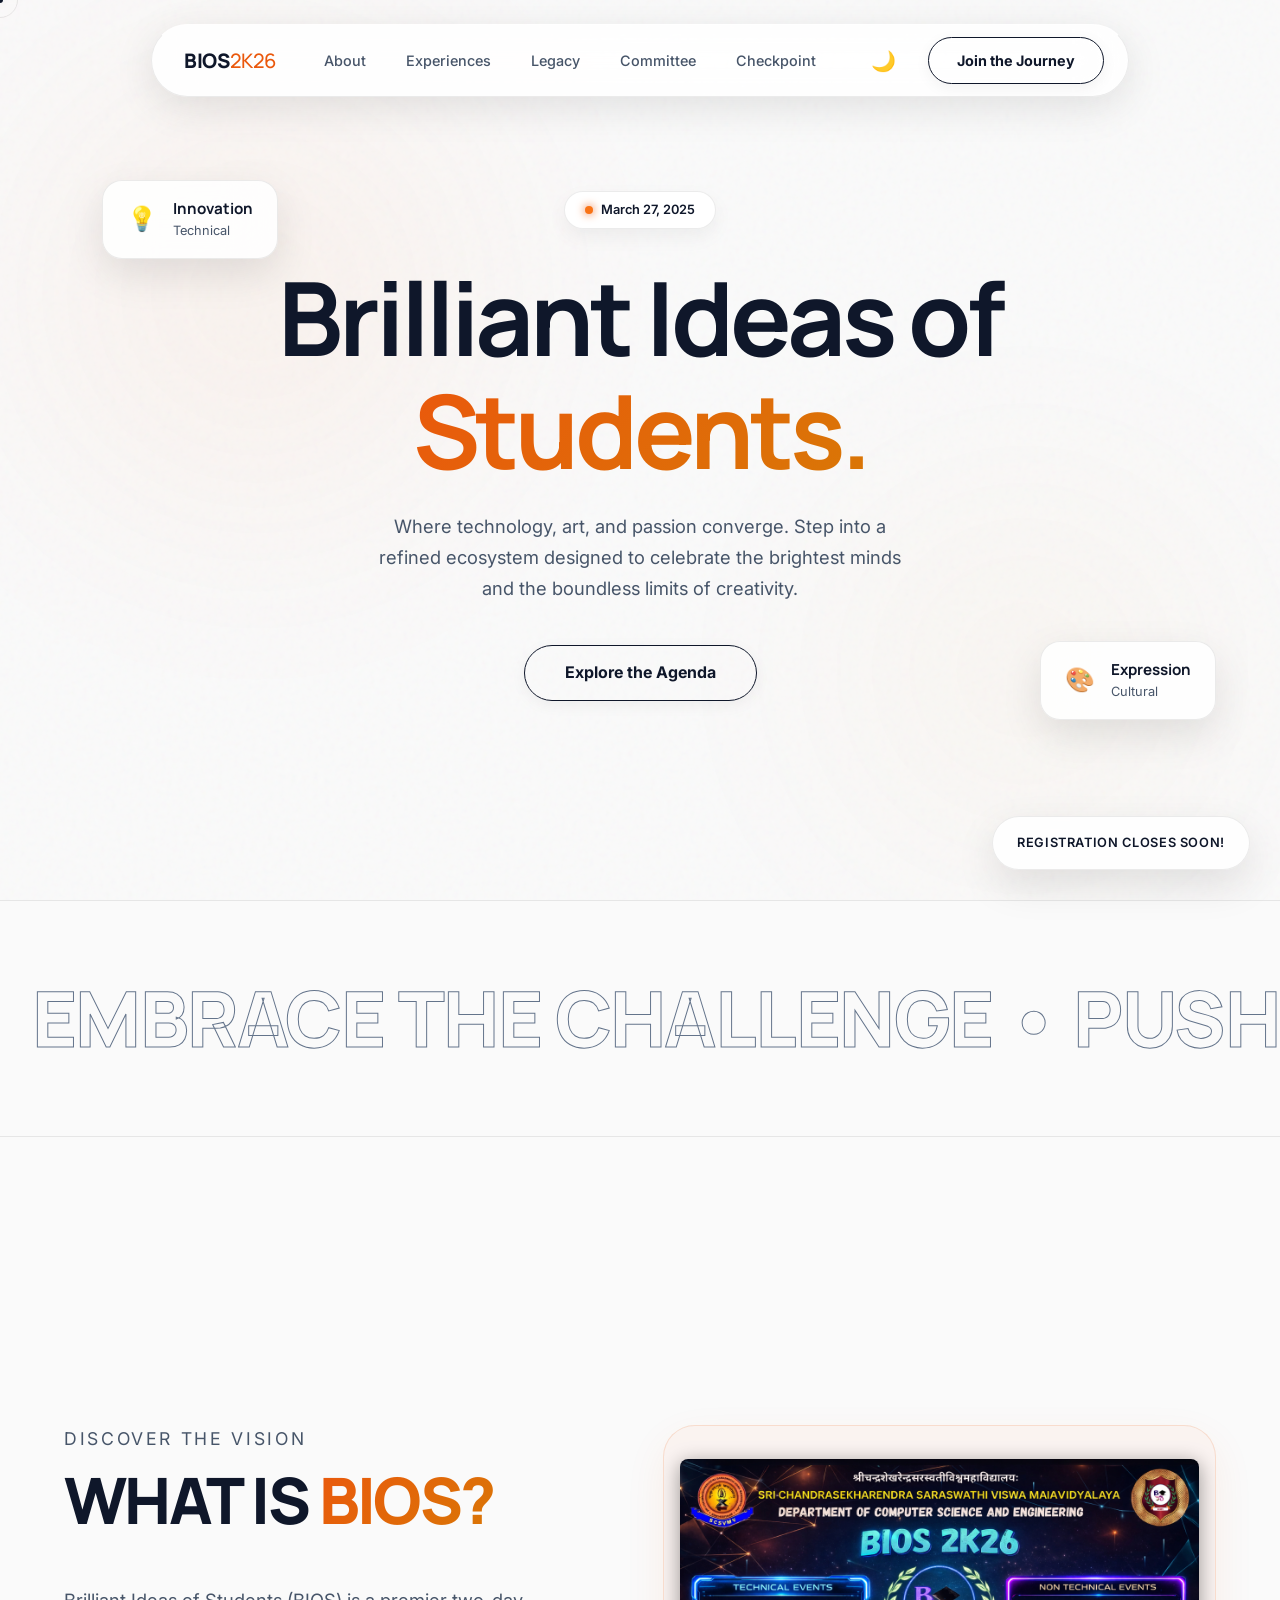
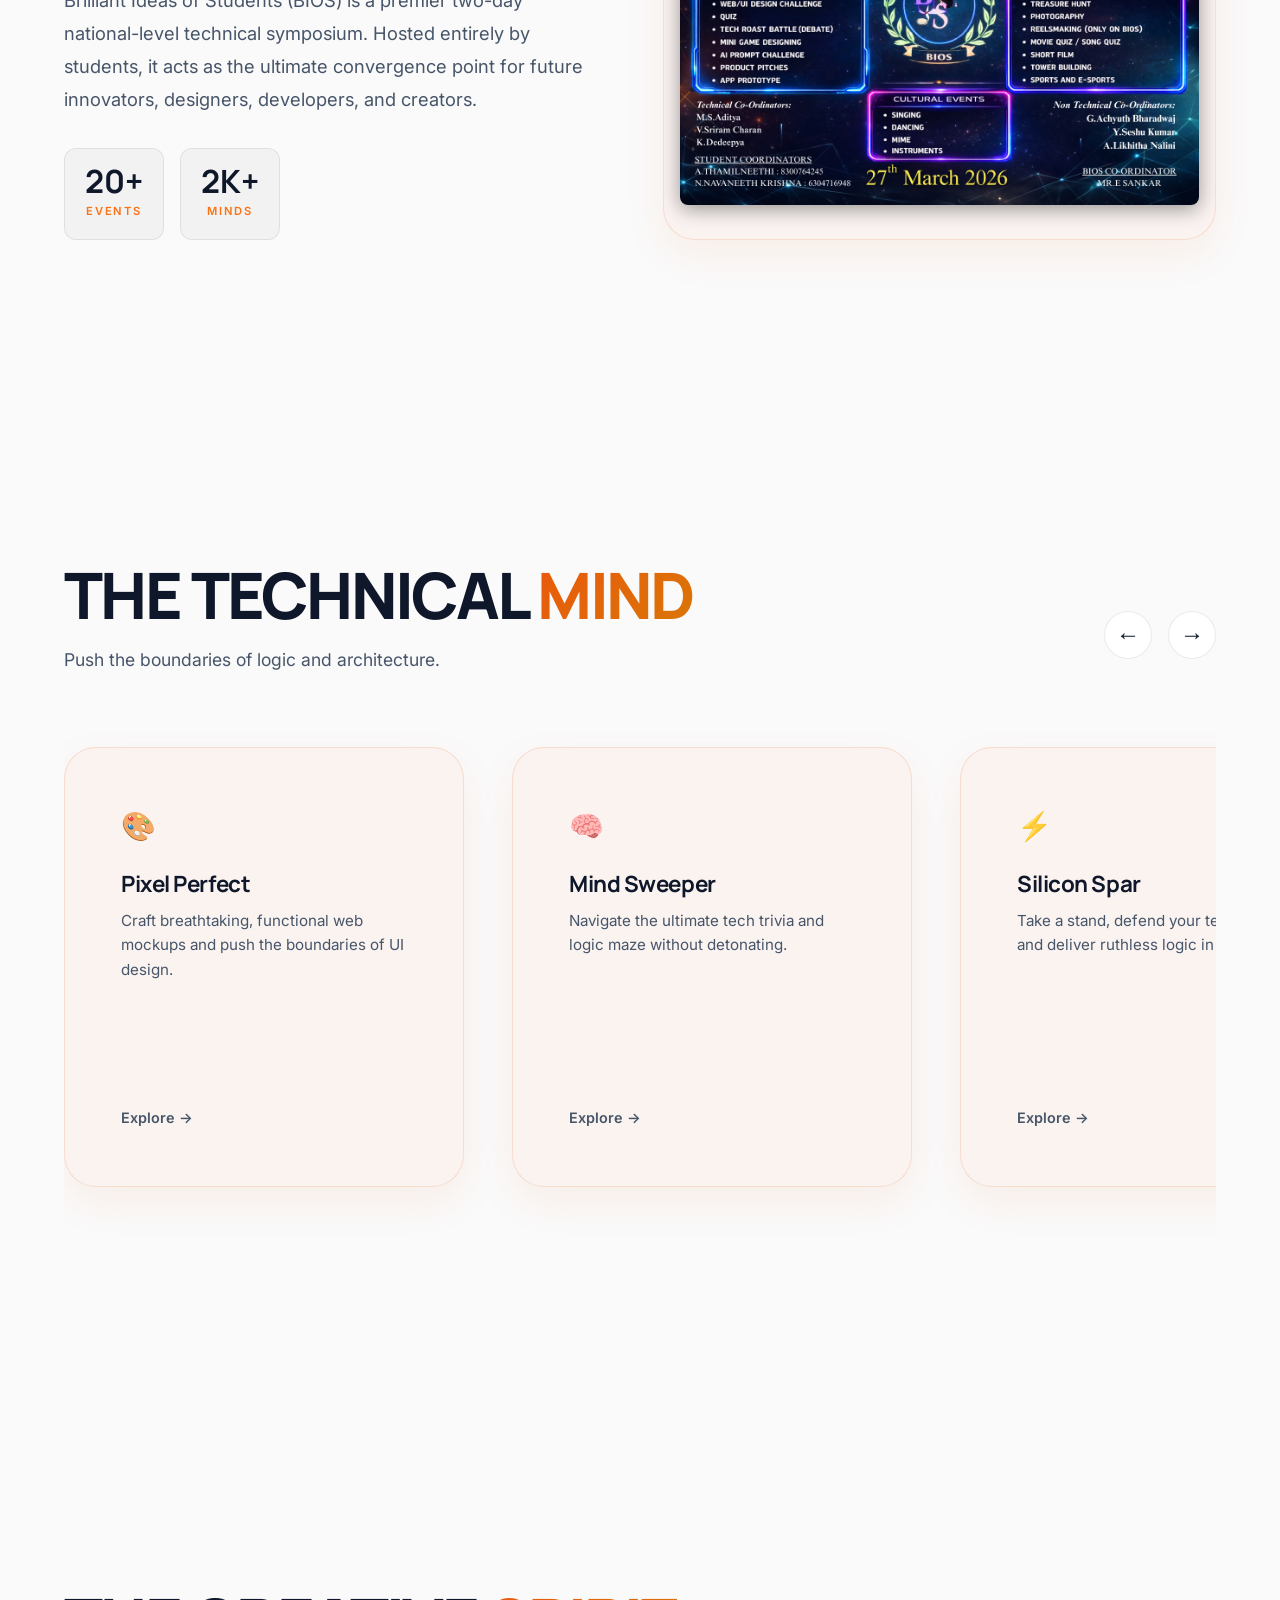
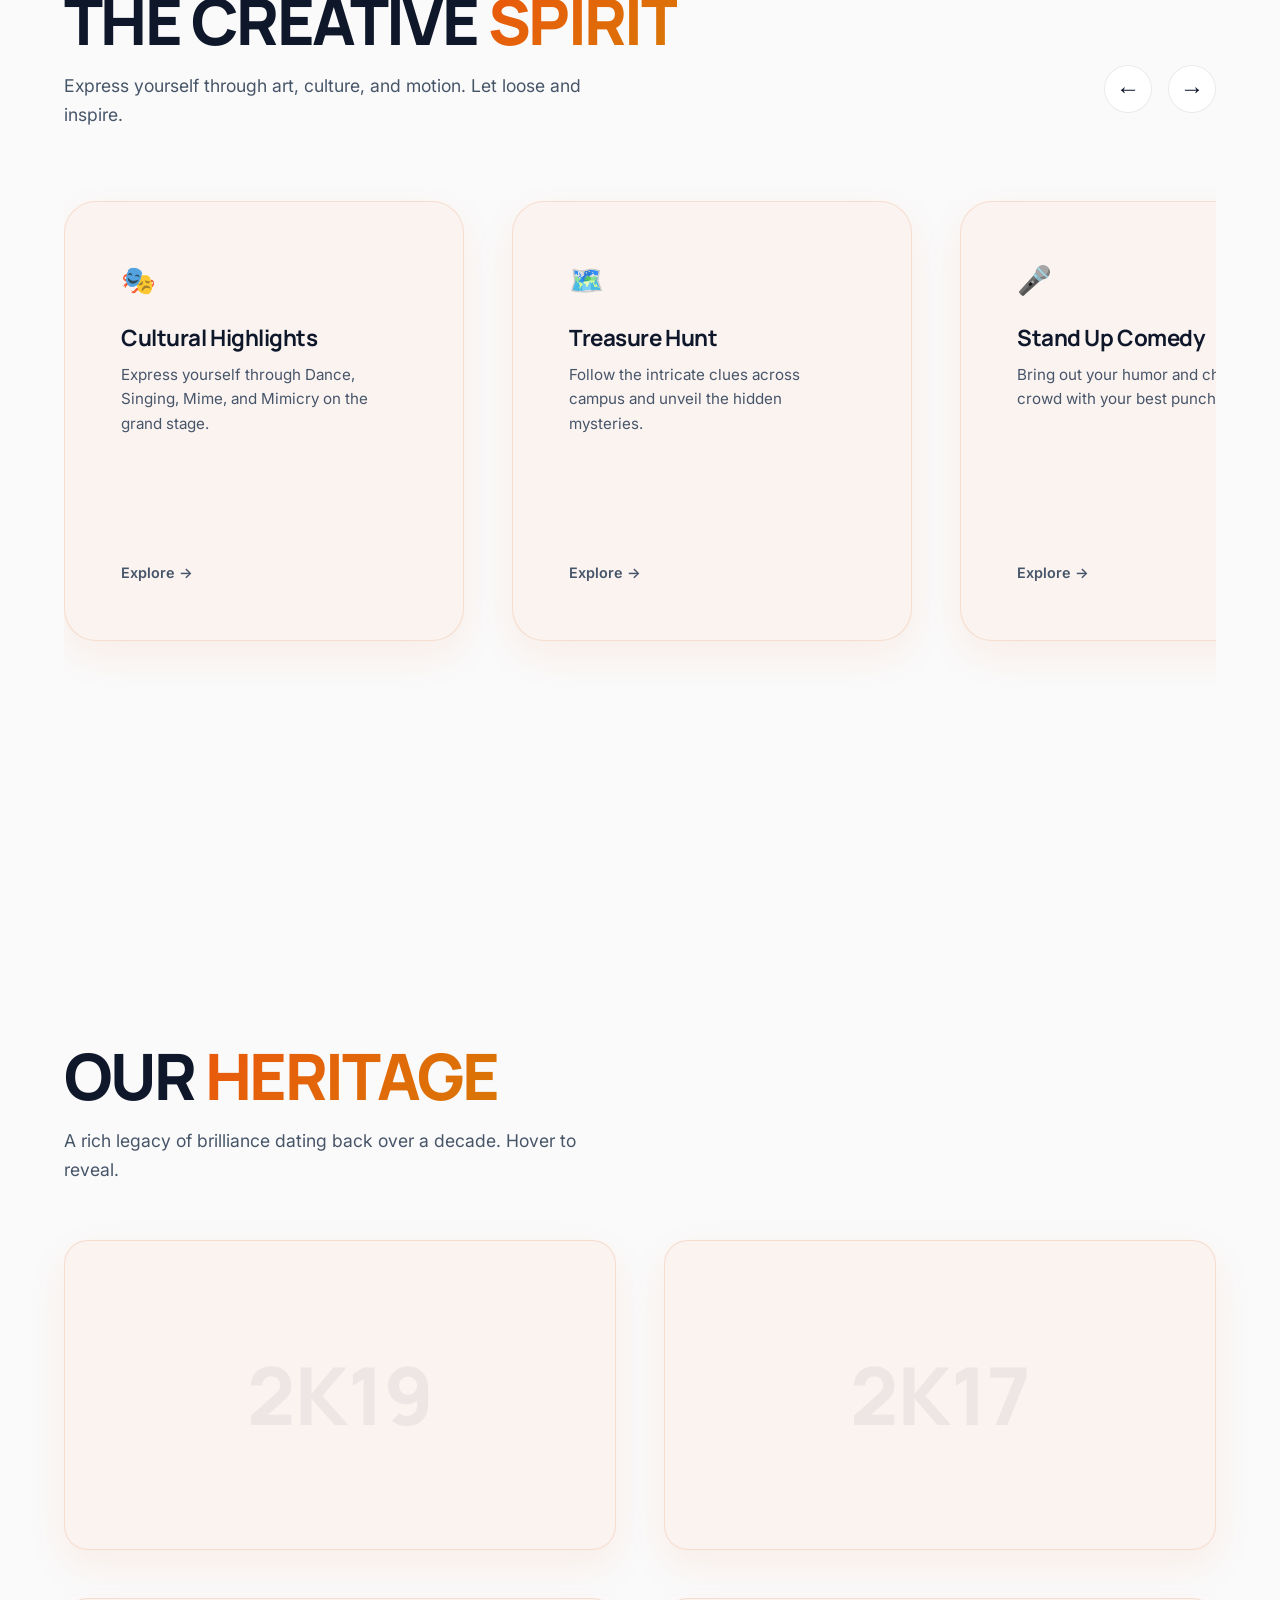
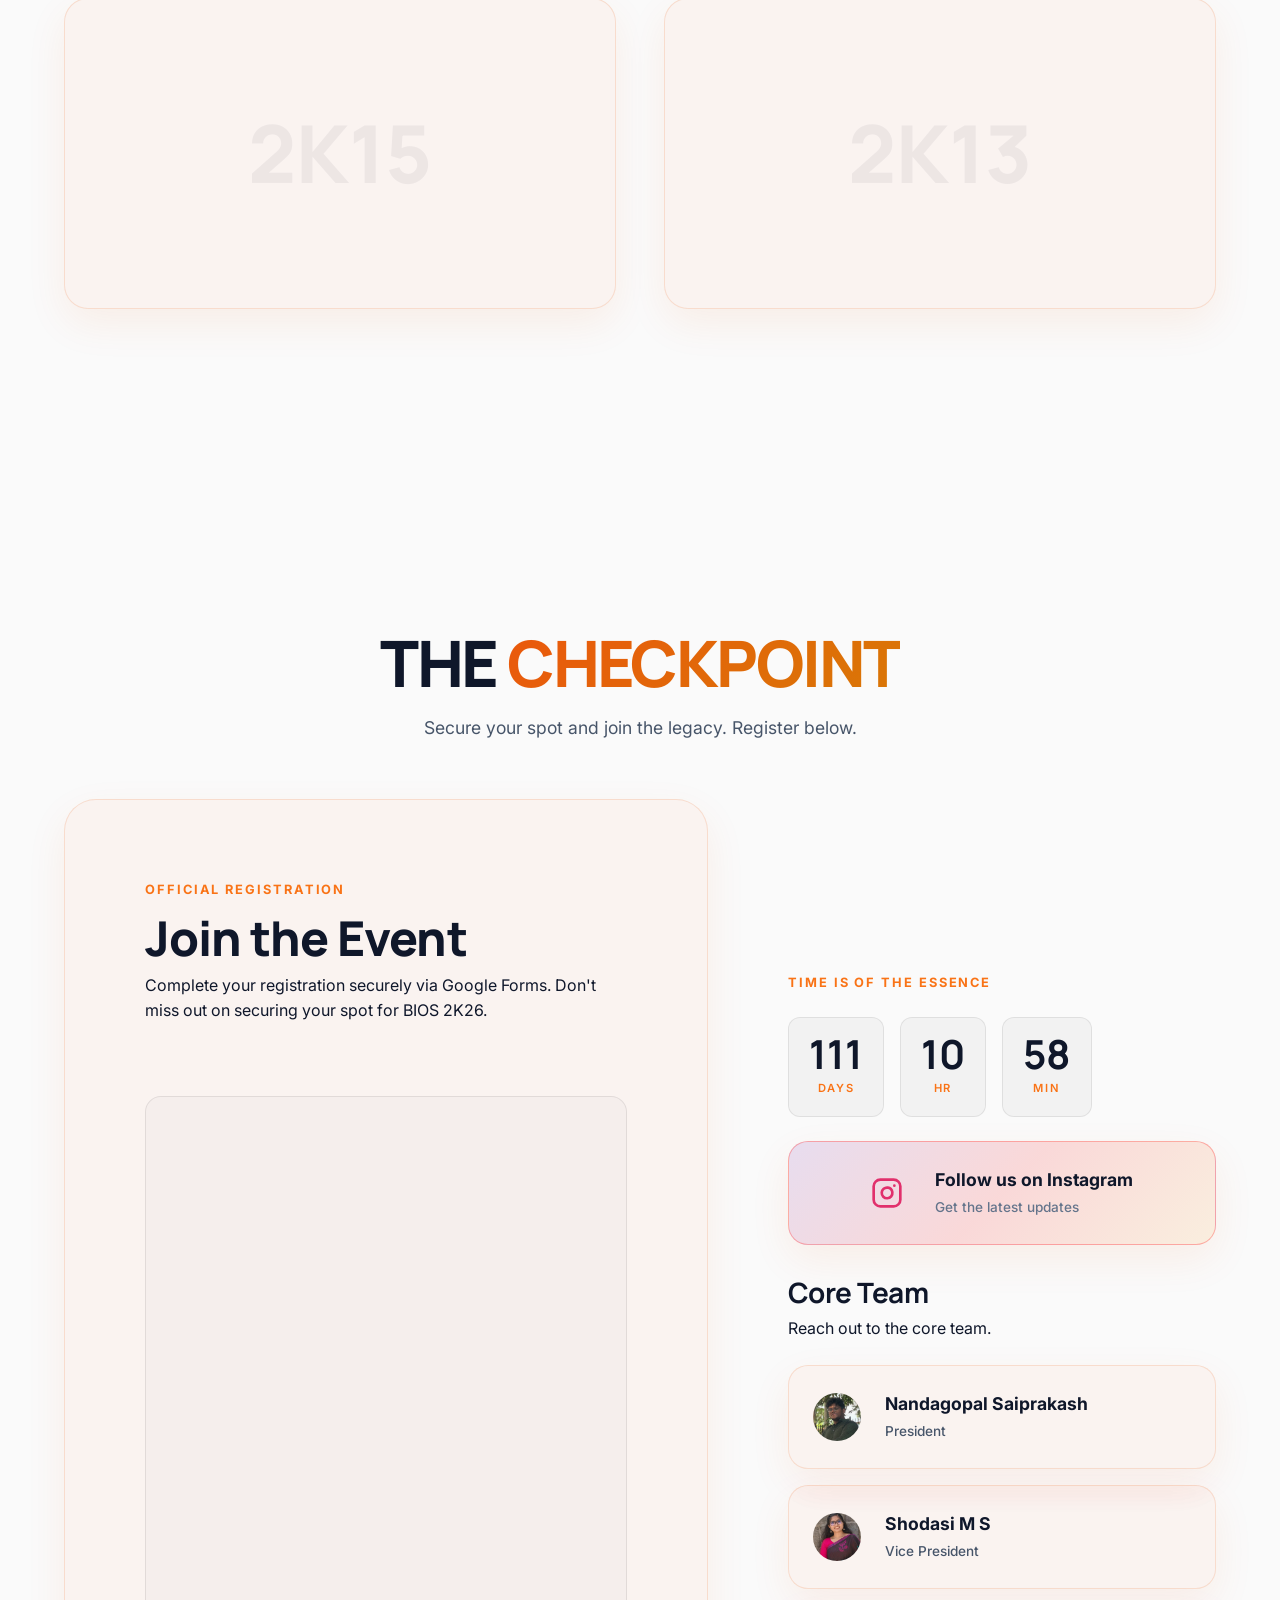
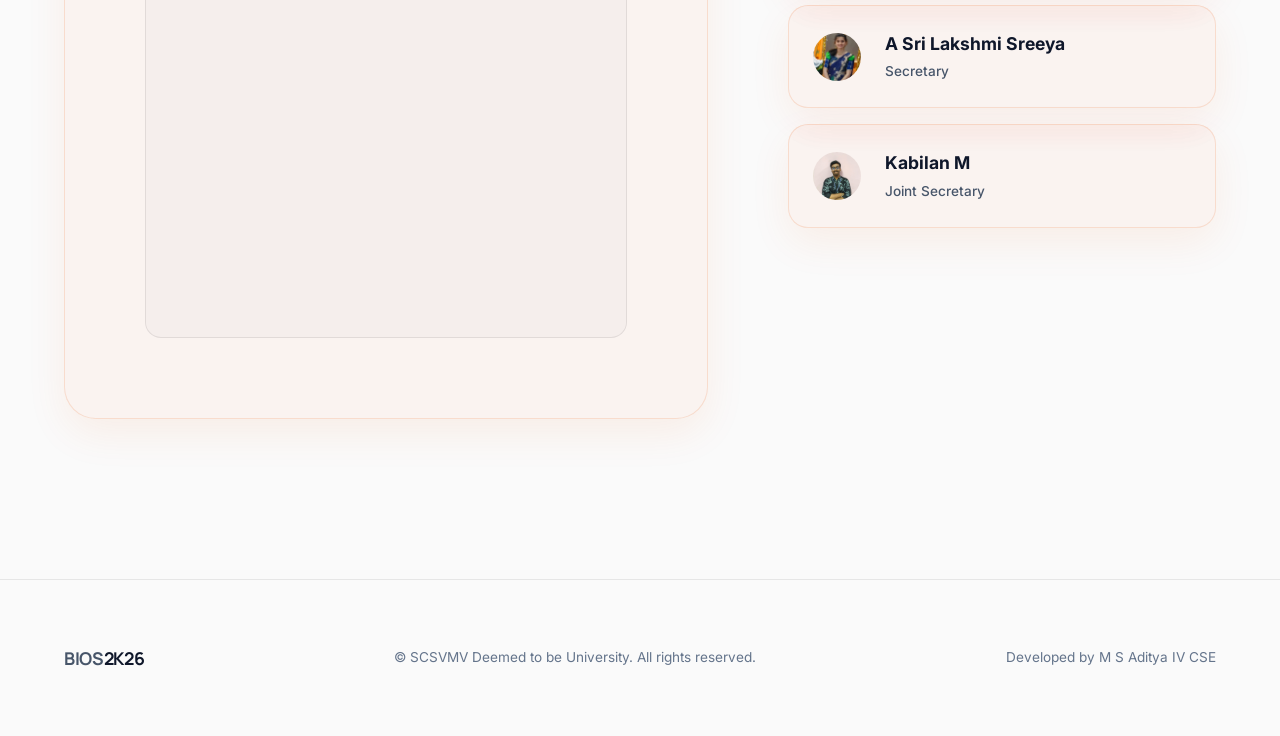
==== index.html @ 3fff0352 "changed some details" ====
<!DOCTYPE html>
<html lang="en" data-theme="dark">
<head>
    <meta charset="UTF-8">
    <meta name="viewport" content="width=device-width, initial-scale=1.0">
    <title>BIOS 2K26 - A Journey of Innovation</title>
    <meta name="description" content="Brilliant Ideas of Students - An inspiring journey of technology, culture, and sports.">
    <link rel="preconnect" href="https://fonts.googleapis.com">
    <link rel="preconnect" href="https://fonts.gstatic.com" crossorigin>
    <link href="https://fonts.googleapis.com/css2?family=Inter:wght@300;400;500;600&family=Manrope:wght@400;600;700;800&display=swap" rel="stylesheet">
    <link rel="stylesheet" href="styles.css">
</head>
<body>
    
    <!-- Custom Elegant Cursor -->
    <div class="cursor"></div>
    <div class="cursor-follower"></div>

    <!-- Sophisticated Background -->
    <div class="rich-background">
        <div class="stars"></div>
        <div class="twinkling"></div>
        <div class="mesh-1"></div>
        <div class="mesh-2"></div>
        <div class="noise-overlay"></div>
    </div>

    <!-- Elegant Floating Navigation -->
    <nav class="premium-nav">
        <div class="nav-container">
            <div class="logo">BIOS<span>2K26</span></div>
            <div class="nav-links">
                <a href="#about">About</a>
                <a href="#events">Experiences</a>
                <a href="#gallery">Legacy</a>
                <a href="committee.html">Committee</a>
                <a href="#register">Checkpoint</a>
            </div>
            <div class="nav-actions">
                <button id="theme-toggle" class="theme-toggle" aria-label="Toggle Theme">
                    <span class="icon-moon">🌙</span>
                    <span class="icon-sun">☀️</span>
                </button>
                <a href="#register" class="cta-premium">Join the Journey</a>
            </div>
        </div>
    </nav>

    <!-- Floating Scarcity Banner -->
    <div class="scarcity-banner">
        REGISTRATION CLOSES SOON!
    </div>

    <!-- Hero Section -->
    <header class="hero">
        <div class="hero-content fade-up">
            <div class="date-badge interactive-badge">
                <span class="dot"></span> March 27, 2025
            </div>
            <h1 class="title">Brilliant Ideas of <br><span class="gradient-text">Students.</span></h1>
            <p class="description">Where technology, art, and passion converge. Step into a refined ecosystem designed to celebrate the brightest minds and the boundless limits of creativity.</p>
            <div class="hero-buttons">
                <a href="#events" class="cta-premium large">Explore the Agenda</a>
            </div>
        </div>

        <!-- Subtle Floating Glass Elements -->
        <div class="floating-glass glass-1 parallax interactive-glass" data-speed="1.5">
            <div class="glass-icon">💡</div>
            <div>
                <strong>Innovation</strong>
                <span>Technical</span>
            </div>
        </div>
        <div class="floating-glass glass-2 parallax interactive-glass" data-speed="-1">
            <div class="glass-icon">🎨</div>
            <div>
                <strong>Expression</strong>
                <span>Cultural</span>
            </div>
        </div>
    </header>

    <!-- Marquee -->
    <div class="marquee-container fade-up">
        <div class="marquee">
            <span>EMBRACE THE CHALLENGE &bull; PUSH THE BOUNDARIES &bull; DISCOVER YOUR POTENTIAL &bull;</span>
            <span>EMBRACE THE CHALLENGE &bull; PUSH THE BOUNDARIES &bull; DISCOVER YOUR POTENTIAL &bull;</span>
            <span>EMBRACE THE CHALLENGE &bull; PUSH THE BOUNDARIES &bull; DISCOVER YOUR POTENTIAL &bull;</span>
        </div>
    </div>

    <!-- About Section -->
    <section id="about" class="narrative fade-up about-section">
        <div class="split-checkpoint">
            <div class="split-right" style="padding: 0;">
                <div class="section-intro text-left" style="margin-bottom: 2rem;">
                    <p class="eyebrow">Discover the Vision</p>
                    <h2>What is <span class="gradient-text">BIOS?</span></h2>
                </div>
                <p style="color: var(--text-secondary); font-size: 1.15rem; line-height: 1.8; margin-bottom: 2rem; max-width: 600px;">
                    Brilliant Ideas of Students (BIOS) is a premier two-day national-level technical symposium. Hosted entirely by students, it acts as the ultimate convergence point for future innovators, designers, developers, and creators.
                </p>
                <div style="display: flex; gap: 1rem; flex-wrap: wrap;">
                    <div class="time-box interactive-contact">
                        <span style="font-size: 2rem;">20+</span>
                        <label>EVENTS</label>
                    </div>
                    <div class="time-box interactive-contact">
                        <span style="font-size: 2rem;">2K+</span>
                        <label>MINDS</label>
                    </div>
                </div>
            </div>
            <div class="split-left interactive-pane" style="flex: 1; display: flex; align-items: center; justify-content: center; padding: 1rem; text-align: center;">
                <img src="images/poster.jpg" alt="BIOS 2K26 Events Poster" style="width: 100%; height: auto; border-radius: 8px; box-shadow: 0 4px 20px rgba(0, 0, 0, 0.4);">
            </div>
        </div>
    </section>

    <!-- The Technical Mind (Horizontal Scroll Cards) -->
    <section id="events" class="narrative fade-up">
        <div class="section-header-flex">
            <div class="section-intro text-left">
                <h2>The Technical <span class="gradient-text">Mind</span></h2>
                <p>Push the boundaries of logic and architecture.</p>
            </div>
            <div class="scroll-controls">
                <button class="scroll-btn" aria-label="Scroll left" id="scroll-left">&larr;</button>
                <button class="scroll-btn" aria-label="Scroll right" id="scroll-right">&rarr;</button>
            </div>
        </div>
        
        <div class="horizontal-scroll">
            <div class="glass-card interactive-card">
                <div class="card-icon">🎨</div>
                <h3>Pixel Perfect</h3>
                <p>Craft breathtaking, functional web mockups and push the boundaries of UI design.</p>
                <div class="card-action">Explore &rarr;</div>
            </div>
            <div class="glass-card interactive-card">
                <div class="card-icon">🧠</div>
                <h3>Mind Sweeper</h3>
                <p>Navigate the ultimate tech trivia and logic maze without detonating.</p>
                <div class="card-action">Explore &rarr;</div>
            </div>
            <div class="glass-card interactive-card">
                <div class="card-icon">⚡</div>
                <h3>Silicon Spar</h3>
                <p>Take a stand, defend your tech stack, and deliver ruthless logic in a debate.</p>
                <div class="card-action">Explore &rarr;</div>
            </div>
            <div class="glass-card interactive-card">
                <div class="card-icon">🤖</div>
                <h3>Prompt Wars</h3>
                <p>Master the art of whispering to AI. Engineer the most precise prompts to win.</p>
                <div class="card-action">Explore &rarr;</div>
            </div>
            <div class="glass-card interactive-card">
                <div class="card-icon">👾</div>
                <h3>Arcade Rush</h3>
                <p>Code, compile, and play! Design an innovative mini-game from scratch.</p>
                <div class="card-action">Explore &rarr;</div>
            </div>
            <div class="glass-card interactive-card">
                <div class="card-icon">📱</div>
                <h3>AppGen</h3>
                <p>Transform raw ideas into interactive mobile app prototypes that solve problems.</p>
                <div class="card-action">Explore &rarr;</div>
            </div>
            <div class="glass-card interactive-card">
                <div class="card-icon">💼</div>
                <h3>Tech Tank</h3>
                <p>Pitch your ultimate tech product to the judges and prove its market viability.</p>
                <div class="card-action">Explore &rarr;</div>
            </div>
            <div style="min-width: 2vw;"></div>
        </div>
    </section>

    <!-- The Creative Spirit (Horizontal Scroll Cards) -->
    <section class="narrative fade-up">
        <div class="section-header-flex">
            <div class="section-intro text-left">
                <h2>The Creative <span class="gradient-text">Spirit</span></h2>
                <p>Express yourself through art, culture, and motion. Let loose and inspire.</p>
            </div>
            <div class="scroll-controls">
                <button class="scroll-btn" aria-label="Scroll left">&larr;</button>
                <button class="scroll-btn" aria-label="Scroll right">&rarr;</button>
            </div>
        </div>

        <div class="horizontal-scroll">
            <div class="glass-card interactive-card">
                <div class="card-icon">🎭</div>
                <h3>Cultural Highlights</h3>
                <p>Express yourself through Dance, Singing, Mime, and Mimicry on the grand stage.</p>
                <div class="card-action">Explore &rarr;</div>
            </div>
            <div class="glass-card interactive-card">
                <div class="card-icon">🗺️</div>
                <h3>Treasure Hunt</h3>
                <p>Follow the intricate clues across campus and unveil the hidden mysteries.</p>
                <div class="card-action">Explore &rarr;</div>
            </div>
            <div class="glass-card interactive-card">
                <div class="card-icon">🎤</div>
                <h3>Stand Up Comedy</h3>
                <p>Bring out your humor and charm the crowd with your best punchlines.</p>
                <div class="card-action">Explore &rarr;</div>
            </div>
            <div class="glass-card interactive-card">
                <div class="card-icon">📸</div>
                <h3>Theme Photography</h3>
                <p>Capture striking moments and tell a compelling story through your lens.</p>
                <div class="card-action">Explore &rarr;</div>
            </div>
            <div class="glass-card interactive-card">
                <div class="card-icon">🏆</div>
                <h3>Sports</h3>
                <p>Join the action in Cricket, Volleyball, and Throwball and claim victory.</p>
                <div class="card-action">Explore &rarr;</div>
            </div>
            <div class="glass-card interactive-card">
                <div class="card-icon">🧩</div>
                <h3>Mind Games</h3>
                <p>Test your intellect with Memory Game, Movie Quiz, and Short Film showcases.</p>
                <div class="card-action">Explore &rarr;</div>
            </div>
            <div style="min-width: 2vw;"></div>
        </div>
    </section>

    <!-- Legacy / Gallery Section -->
    <section id="gallery" class="legacy fade-up">
        <div class="section-intro">
            <h2>Our <span class="gradient-text">Heritage</span></h2>
            <p>A rich legacy of brilliance dating back over a decade. Hover to reveal.</p>
        </div>
        
        <div class="gallery-grid">
            <div class="gallery-item hover-reveal">
                <div class="year">2K19</div>
                <div class="overlay-content">The Awakening. A record-breaking turnout.</div>
            </div>
            <div class="gallery-item hover-reveal">
                <div class="year">2K17</div>
                <div class="overlay-content">The Genesis. Forging new paths.</div>
            </div>
            <div class="gallery-item hover-reveal">
                <div class="year">2K15</div>
                <div class="overlay-content">The Foundation. Building the community.</div>
            </div>
            <div class="gallery-item hover-reveal">
                <div class="year">2K13</div>
                <div class="overlay-content">Where It Began. The dawn of BIOS.</div>
            </div>
        </div>
    </section>

    <!-- Registration / Checkpoint -->
    <section id="register" class="registration fade-up">
        <div class="section-intro text-center" style="text-align: center;">
            <h2>The <span class="gradient-text">Checkpoint</span></h2>
            <p style="margin: 0 auto;">Secure your spot and join the legacy. Register below.</p>
        </div>

        <div class="split-checkpoint">
            <div class="split-left interactive-pane">
                <div class="pane-content">
                    <p class="eyebrow">Official Registration</p>
                    <h2>Join the Event</h2>
                    <p class="subtitle mb-4">Complete your registration securely via Google Forms. Don't miss out on securing your spot for BIOS 2K26.</p>
                    
                    <!-- Google Forms Integration Area -->
                    <div class="gform-wrapper">
                        <iframe src="https://docs.google.com/forms/d/e/1FAIpQLSeUjw97vwE3WC13C1RLnkiDjqF7sOzLVKYWThsci8FjvZy70w/viewform?embedded=true" class="gform-iframe" title="Registration Form">Loading…</iframe>
                    </div>
                </div>
            </div>
            
            <div class="split-right">
                <div class="countdown-section">
                    <p class="eyebrow mb-4">Time is of the essence</p>
                    <div class="countdown mb-4">
                        <div class="time-box">
                            <span id="days">00</span>
                            <label>DAYS</label>
                        </div>
                        <div class="time-box">
                            <span id="hours">00</span>
                            <label>HR</label>
                        </div>
                        <div class="time-box">
                            <span id="minutes">00</span>
                            <label>MIN</label>
                        </div>
                    </div>
                </div>

                <div class="contact-card interactive-contact" style="background: linear-gradient(135deg, rgba(131, 58, 180, 0.15), rgba(253, 29, 29, 0.15), rgba(252, 176, 69, 0.15)); border: 1px solid rgba(253, 29, 29, 0.3); margin-bottom: 2rem; cursor: pointer; align-items: center; justify-content: center;" onclick="window.open('https://www.instagram.com/bios_cse/', '_blank')">
                    <svg xmlns="http://www.w3.org/2000/svg" width="32" height="32" viewBox="0 0 24 24" fill="none" stroke="currentColor" stroke-width="2" stroke-linecap="round" stroke-linejoin="round" style="color: #E1306C; margin-right: 0.5rem;">
                        <rect x="2" y="2" width="20" height="20" rx="5" ry="5"></rect>
                        <path d="M16 11.37A4 4 0 1 1 12.63 8 4 4 0 0 1 16 11.37z"></path>
                        <line x1="17.5" y1="6.5" x2="17.51" y2="6.5"></line>
                    </svg>
                    <div class="info">
                        <strong style="font-size: 1.1rem;">Follow us on Instagram</strong>
                        <span style="color: var(--text-tertiary);">Get the latest updates</span>
                    </div>
                </div>

                <h3>Core Team</h3>
                <p class="subtitle mb-4">Reach out to the core team.</p>
                <div class="contact-card interactive-contact">
                    <img src="images/nanda.jpeg" alt="President" class="avatar" style="object-fit: cover; border: none; padding: 0;" onerror="this.onerror=null; this.src='https://via.placeholder.com/150/3B82F6/FFFFFF?text=NG';">
                    <div class="info">
                        <strong>Nandagopal Saiprakash</strong>
                        <span>President</span>
                    </div>
                </div>
                <div class="contact-card interactive-contact">
                    <img src="images/shodasi.jpeg" alt="Vice President" class="avatar" style="object-fit: cover; border: none; padding: 0;" onerror="this.onerror=null; this.src='https://via.placeholder.com/150/8B5CF6/FFFFFF?text=MS';">
                    <div class="info">
                        <strong>Shodasi M S</strong>
                        <span>Vice President</span>
                    </div>
                </div>
                <div class="contact-card interactive-contact">
                    <img src="images/sreeya.jpeg" alt="Secretary" class="avatar" style="object-fit: cover; border: none; padding: 0;" onerror="this.onerror=null; this.src='https://via.placeholder.com/150/F59E0B/FFFFFF?text=AS';">
                    <div class="info">
                        <strong>A Sri Lakshmi Sreeya</strong>
                        <span>Secretary</span>
                    </div>
                </div>
                <div class="contact-card interactive-contact">
                    <img src="images/kabilan.jpeg" alt="Joint Secretary" class="avatar" style="object-fit: cover; border: none; padding: 0;" onerror="this.onerror=null; this.src='https://via.placeholder.com/150/10B981/FFFFFF?text=KM';">
                    <div class="info">
                        <strong>Kabilan M</strong>
                        <span>Joint Secretary</span>
                    </div>
                </div>
            </div>
        </div>
    </section>

    <footer class="rich-footer">
        <div class="footer-content">
            <div class="brand">BIOS<span>2K26</span></div>
            <p>&copy; SCSVMV Deemed to be University. All rights reserved.</p>
            <p>Developed by M S Aditya IV CSE</p>
        </div>
    </footer>

    <script src="script.js"></script>
</body>
</html>
---- styles.css ----
:root[data-theme="dark"] {
    /* Premium Midnight Sky Palette */
    --bg-base: #030014; 
    --surface-solid: #0A0D26; 
    --surface-glass: rgba(10, 13, 38, 0.65); 
    
    --border-light: rgba(96, 165, 250, 0.12);
    --border-highlight: rgba(96, 165, 250, 0.35);

    /* Ethereal Starlight / Cyan & Indigo */
    --color-accent-start: #38BDF8; 
    --color-accent-end: #818CF8;   
    --color-accent-solid: #60A5FA;

    --text-primary: #FFFFFF;
    --text-secondary: #9CA3AF; 
    --text-tertiary: #6B7280;
    
    --button-bg: var(--text-primary);
    --button-text: var(--bg-base);

    --surface-ghost: rgba(255, 255, 255, 0.015);
    --border-ghost: rgba(255, 255, 255, 0.08);
    --glow-ghost: 0 0 20px rgba(255, 255, 255, 0.04);
}

:root[data-theme="light"] {
    --bg-base: #FAFAFA; 
    --surface-solid: #FFFFFF; 
    --surface-glass: rgba(255, 255, 255, 0.85); 
    --border-light: rgba(0, 0, 0, 0.08);
    --border-highlight: rgba(0, 0, 0, 0.25);
    --color-accent-start: #EA580C; 
    --color-accent-end: #D97706;   
    --color-accent-solid: #F97316;
    --text-primary: #0F172A; 
    --text-secondary: #475569; 
    --text-tertiary: #64748B;
    
    --button-bg: var(--text-primary);
    --button-text: var(--bg-base);

    /* Subtle vibrant orange presence for light mode cards */
    --surface-ghost: rgba(234, 88, 12, 0.04);
    --border-ghost: rgba(234, 88, 12, 0.15);
    --glow-ghost: 0 15px 40px rgba(234, 88, 12, 0.08);
}

:root {
    --font-display: 'Manrope', 'Inter', sans-serif;
    --font-body: 'Inter', sans-serif;
}

* {
    margin: 0;
    padding: 0;
    box-sizing: border-box;
    cursor: none; 
}

body {
    background-color: var(--bg-base);
    color: var(--text-primary);
    font-family: var(--font-body);
    line-height: 1.6;
    overflow-x: hidden;
    transition: background-color 0.4s ease, color 0.4s ease;
}

h1, h2, h3, h4, .logo {
    font-family: var(--font-display);
    font-weight: 700;
    line-height: 1.1;
    letter-spacing: -0.02em;
}

.cursor {
    width: 6px; height: 6px;
    background: var(--text-primary);
    border-radius: 50%;
    position: fixed;
    pointer-events: none;
    z-index: 9999;
    transform: translate(-50%, -50%);
    transition: width 0.2s, height 0.2s, background-color 0.2s;
    box-shadow: 0 0 8px rgba(0,0,0,0.1);
}

:root[data-theme="dark"] .cursor {
    box-shadow: 0 0 8px rgba(255,255,255,0.8);
}

.cursor-follower {
    width: 36px; height: 36px;
    border: 1px solid var(--border-light);
    background: transparent;
    border-radius: 50%;
    position: fixed;
    pointer-events: none;
    z-index: 9998;
    transform: translate(-50%, -50%);
    transition: width 0.3s cubic-bezier(0.16, 1, 0.3, 1), height 0.3s cubic-bezier(0.16, 1, 0.3, 1), background 0.3s, border-color 0.3s;
    backdrop-filter: blur(2px);
}

.rich-background {
    position: fixed;
    top: 0; left: 0; width: 100vw; height: 100vh;
    z-index: -1;
    overflow: hidden;
    background: var(--bg-base);
    transition: background 0.4s ease;
}

/* Starfield Magic */
.stars {
    position: absolute;
    inset: -50%; /* Allow for moving out of bounds */
    background-image: 
        radial-gradient(1px 1px at 25px 50px, #FFF, rgba(0,0,0,0)),
        radial-gradient(1px 1px at 150px 150px, #FFF, rgba(0,0,0,0)),
        radial-gradient(1.5px 1.5px at 75px 10px, rgba(255,255,255,0.8), rgba(0,0,0,0)),
        radial-gradient(2px 2px at 190px 80px, #FFF, rgba(0,0,0,0)),
        radial-gradient(1.5px 1.5px at 220px 180px, rgba(255,255,255,0.6), rgba(0,0,0,0));
    background-size: 250px 250px;
    animation: drift 120s linear infinite;
    z-index: -3;
    opacity: 0.7;
}

.twinkling {
    position: absolute;
    inset: -50%;
    background-image: 
        radial-gradient(1.5px 1.5px at 40px 120px, #FFF, rgba(0,0,0,0)),
        radial-gradient(2.5px 2.5px at 100px 190px, rgba(255,255,255,0.9), rgba(0,0,0,0)),
        radial-gradient(1px 1px at 160px 40px, #FFF, rgba(0,0,0,0)),
        radial-gradient(2px 2px at 250px 250px, rgba(160, 210, 255, 0.8), rgba(0,0,0,0));
    background-size: 300px 300px;
    animation: drift 80s linear infinite, twinkle 4s ease-in-out infinite alternate;
    z-index: -2;
    opacity: 0.5;
}

@keyframes drift {
    from { transform: translate(0, 0); }
    to { transform: translate(-20%, -10%); }
}

@keyframes twinkle {
    0% { opacity: 0.2; transform: scale(1); }
    100% { opacity: 0.9; transform: scale(1.02); }
}

:root[data-theme="light"] .stars,
:root[data-theme="light"] .twinkling {
    opacity: 0;
    transition: opacity 0.4s ease;
}

.mesh-1 {
    position: absolute;
    width: 60vw; height: 60vw;
    border-radius: 50%;
    background: radial-gradient(circle, var(--color-accent-start), transparent 60%);
    opacity: 0.08;
    top: -10vh; left: -10vw;
    filter: blur(120px);
    animation: slow-drift 20s infinite alternate ease-in-out;
}

.mesh-2 {
    position: absolute;
    width: 50vw; height: 50vw;
    border-radius: 50%;
    background: radial-gradient(circle, var(--color-accent-end), transparent 60%);
    opacity: 0.06;
    bottom: -10vh; right: -5vw;
    filter: blur(120px);
    animation: slow-drift 15s infinite alternate-reverse ease-in-out;
}

.noise-overlay {
    position: absolute;
    inset: 0;
    background-image: url('data:image/svg+xml,%3Csvg viewBox="0 0 200 200" xmlns="http://www.w3.org/2000/svg"%3E%3Cfilter id="noiseFilter"%3E%3CfeTurbulence type="fractalNoise" baseFrequency="0.8" numOctaves="3" stitchTiles="stitch"/%3E%3C/filter%3E%3Crect width="100%25" height="100%25" filter="url(%23noiseFilter)"/%3E%3C/svg%3E');
    opacity: 0.02;
    pointer-events: none;
}

:root[data-theme="light"] .noise-overlay {
    opacity: 0.04;
}

@keyframes slow-drift {
    0% { transform: translate(0, 0); }
    100% { transform: translate(3vw, 3vh); }
}

.gradient-text {
    background: linear-gradient(135deg, var(--color-accent-start), var(--color-accent-end));
    -webkit-background-clip: text;
    background-clip: text;
    -webkit-text-fill-color: transparent;
    display: inline-block;
}

.eyebrow {
    color: var(--color-accent-solid);
    font-size: 0.8rem;
    font-weight: 700;
    letter-spacing: 0.15em;
    text-transform: uppercase;
    display: block;
    margin-bottom: 0.75rem;
}

.mt-auto { margin-top: auto; }
.mb-4 { margin-bottom: 1.5rem; }
.flex-row { display: flex; align-items: center; justify-content: space-between; gap: 2rem; }

.premium-nav {
    position: fixed;
    top: 1.5rem;
    left: 0;
    width: 100%;
    display: flex;
    justify-content: center;
    z-index: 100;
    transition: transform 0.4s cubic-bezier(0.16, 1, 0.3, 1);
}

.nav-container {
    background: var(--surface-glass);
    backdrop-filter: blur(24px);
    border: 1px solid var(--border-light);
    border-top: 1px solid rgba(255, 255, 255, 0.2);
    padding: 0.75rem 1.5rem 0.75rem 2rem;
    border-radius: 100px;
    display: flex;
    align-items: center;
    gap: 3rem;
    box-shadow: 0 10px 40px rgba(0, 0, 0, 0.1);
    transition: background 0.4s, border-color 0.4s;
}

:root[data-theme="dark"] .nav-container {
    box-shadow: 0 10px 40px rgba(0, 0, 0, 0.3);
}

.logo { font-size: 1.25rem; font-weight: 800; }
.logo span { color: var(--color-accent-start); font-weight: 500;}

.nav-links { display: flex; gap: 2.5rem; }

.nav-links a {
    text-decoration: none;
    color: var(--text-secondary);
    font-size: 0.9rem;
    font-weight: 500;
    transition: color 0.3s;
    position: relative;
}

.nav-links a:hover { color: var(--text-primary); }

.nav-actions {
    display: flex;
    align-items: center;
    gap: 1.5rem;
}

.theme-toggle {
    background: transparent;
    border: none;
    color: var(--text-secondary);
    font-size: 1.25rem;
    transition: color 0.3s, transform 0.3s;
    display: flex;
    align-items: center;
    justify-content: center;
    width: 40px; height: 40px;
    border-radius: 50%;
    border: 1px solid transparent;
}

.theme-toggle:hover {
    color: var(--text-primary);
    transform: scale(1.1);
    border-color: var(--border-light);
    background: rgba(0,0,0,0.05);
}

:root[data-theme="dark"] .theme-toggle:hover {
    background: rgba(255,255,255,0.05);
}

:root[data-theme="dark"] .icon-moon,
:root[data-theme="light"] .icon-sun {
    display: none;
}

:root[data-theme="dark"] .icon-sun,
:root[data-theme="light"] .icon-moon {
    display: block;
}

.cta-premium {
    background: transparent;
    color: var(--button-bg);
    text-decoration: none;
    padding: 0.7rem 1.75rem;
    border-radius: 100px;
    font-weight: 700;
    font-size: 0.9rem;
    display: inline-block;
    text-align: center;
    border: 1px solid var(--button-bg);
    box-shadow: 0 4px 15px rgba(0, 0, 0, 0.05);
    position: relative;
    overflow: hidden;
    z-index: 1;
    transition: color 0.4s cubic-bezier(0.16, 1, 0.3, 1), transform 0.4s cubic-bezier(0.16, 1, 0.3, 1), box-shadow 0.4s ease;
}

:root[data-theme="dark"] .cta-premium {
    box-shadow: 0 4px 15px rgba(255, 255, 255, 0.1);
}

.cta-premium::before {
    content: '';
    position: absolute;
    top: 0; left: 0; 
    width: 100%; height: 100%;
    background: var(--button-bg);
    z-index: -1;
    transition: transform 0.5s cubic-bezier(0.16, 1, 0.3, 1);
    transform-origin: right;
    transform: scaleX(0);
}

.cta-premium:hover {
    color: var(--button-text);
    transform: translateY(-3px) scale(1.02);
    box-shadow: 0 12px 25px rgba(0, 0, 0, 0.1);
}

.cta-premium:hover::before {
    transform-origin: left;
    transform: scaleX(1);
}

:root[data-theme="dark"] .cta-premium:hover {
    box-shadow: 0 12px 25px rgba(255, 255, 255, 0.15);
}

.cta-premium.large { padding: 0.9rem 2.5rem; font-size: 1rem; }
.cta-premium.massive { padding: 1.1rem 3.5rem; font-size: 1.1rem; width: 100%; }

.scarcity-banner {
    position: fixed;
    bottom: 30px;
    right: 30px;
    background: var(--surface-glass);
    backdrop-filter: blur(20px);
    border: 1px solid var(--border-light);
    padding: 1rem 1.5rem;
    border-radius: 100px;
    font-weight: 600;
    z-index: 90;
    font-size: 0.8rem;
    letter-spacing: 0.05em;
    box-shadow: 0 15px 40px rgba(0,0,0,0.1);
    color: var(--text-primary);
    transition: transform 0.3s, border-color 0.3s, background 0.4s;
}

:root[data-theme="dark"] .scarcity-banner {
    border-top: 1px solid rgba(255, 255, 255, 0.2);
    box-shadow: 0 15px 40px rgba(0,0,0,0.3);
}

.scarcity-banner:hover {
    transform: translateY(-4px);
    border-color: var(--color-accent-start);
}

section {
    padding: 10rem 5vw;
    max-width: 1400px;
    margin: 0 auto;
}

.fade-up {
    opacity: 0;
    transform: translateY(40px);
    transition: opacity 1s cubic-bezier(0.16, 1, 0.3, 1), transform 1s cubic-bezier(0.16, 1, 0.3, 1);
    will-change: opacity, transform;
}

.fade-up.is-visible {
    opacity: 1;
    transform: none;
}

.hero {
    min-height: 100vh;
    display: flex;
    justify-content: center;
    align-items: center;
    position: relative;
    padding: 8rem 5vw;
}

.hero-content {
    text-align: center;
    max-width: 750px;
    position: relative;
    z-index: 10;
}

.date-badge {
    display: inline-flex;
    align-items: center;
    gap: 0.5rem;
    background: var(--surface-solid);
    border: 1px solid var(--border-light);
    padding: 0.5rem 1.25rem;
    border-radius: 100px;
    font-size: 0.8rem;
    font-weight: 600;
    margin-bottom: 2rem;
    color: var(--text-primary);
    transition: transform 0.3s, border-color 0.3s, box-shadow 0.3s, background 0.4s;
    box-shadow: 0 8px 20px rgba(0,0,0,0.05);
}

:root[data-theme="dark"] .date-badge {
    border-top: 1px solid rgba(255, 255, 255, 0.2);
    box-shadow: 0 8px 20px rgba(0,0,0,0.2);
}

.date-badge:hover {
    transform: translateY(-3px);
    border-color: var(--color-accent-start);
}

.date-badge .dot {
    width: 8px; height: 8px;
    background: var(--color-accent-solid);
    border-radius: 50%;
    box-shadow: 0 0 10px var(--color-accent-start);
}

.hero .title {
    font-size: clamp(3.5rem, 8vw, 6.5rem);
    letter-spacing: -0.04em;
    margin-bottom: 1.5rem;
    transition: color 0.4s ease;
}

:root[data-theme="dark"] .hero .title {
    text-shadow: 0 4px 20px rgba(0,0,0,0.3);
}

.hero .description {
    font-size: 1.15rem;
    color: var(--text-secondary);
    margin-bottom: 2.5rem;
    max-width: 550px;
    margin-inline: auto;
    font-weight: 400;
    line-height: 1.7;
}

.floating-glass {
    position: absolute;
    background: var(--surface-glass);
    backdrop-filter: blur(24px);
    border: 1px solid var(--border-light);
    padding: 1rem 1.5rem;
    border-radius: 1.25rem;
    display: flex;
    align-items: center;
    gap: 1rem;
    box-shadow: 0 15px 40px rgba(0,0,0,0.1);
    z-index: 5;
    will-change: transform;
    transition: background 0.4s, border-color 0.4s, box-shadow 0.4s;
}

:root[data-theme="dark"] .floating-glass {
    border-top: 1px solid rgba(255, 255, 255, 0.3);
    box-shadow: 0 15px 40px rgba(0,0,0,0.3);
}

.floating-glass:hover {
    border-color: var(--border-highlight);
    box-shadow: 0 20px 50px rgba(0,0,0,0.15); 
}

:root[data-theme="dark"] .floating-glass:hover {
    background: rgba(42, 49, 66, 0.9);
    box-shadow: 0 20px 50px rgba(255, 126, 95, 0.15); 
}

.floating-glass .glass-icon {
    font-size: 1.5rem;
    opacity: 0.9;
}

.floating-glass div { display: flex; flex-direction: column; }
.floating-glass strong { font-family: var(--font-display); font-size: 0.95rem; font-weight: 700; color: var(--text-primary); }
.floating-glass span { font-size: 0.8rem; color: var(--text-secondary); }

.glass-1 { top: 20%; left: 8%; }
.glass-2 { bottom: 20%; right: 5%; }

.marquee-container {
    width: 100%;
    background: transparent;
    border-top: 1px solid var(--border-light);
    border-bottom: 1px solid var(--border-light);
    padding: 3.5rem 0;
    overflow: hidden;
    position: relative;
    margin: 0 0 8rem;
    transition: border-color 0.4s;
}

.marquee {
    display: flex;
    white-space: nowrap;
    animation: marquee 35s linear infinite;
    font-family: var(--font-display);
    font-weight: 800;
    font-size: clamp(3rem, 6vw, 5rem);
    letter-spacing: -0.02em;
    color: transparent;
    -webkit-text-stroke: 1px var(--text-tertiary);
    text-transform: uppercase;
}

.marquee span { padding: 0 2rem; }

@keyframes marquee {
    0% { transform: translateX(0); }
    100% { transform: translateX(-50%); }
}

.section-intro { margin-bottom: 3.5rem; }
.section-intro.text-left { text-align: left; }
.section-intro.text-right { text-align: right; }

/* Section Header & Details */
.section-header-flex {
    display: flex;
    justify-content: space-between;
    align-items: flex-end;
    margin-bottom: 3.5rem;
    flex-wrap: wrap;
    gap: 2rem;
}

.section-header-flex .section-intro { 
    margin-bottom: 0; 
    flex: 1;
}

.scroll-controls {
    display: flex;
    gap: 1rem;
    padding-bottom: 1rem;
}

.scroll-btn {
    width: 48px;
    height: 48px;
    border-radius: 50%;
    background: var(--surface-glass);
    border: 1px solid var(--border-light);
    color: var(--text-primary);
    font-size: 1.5rem;
    display: flex;
    align-items: center;
    justify-content: center;
    transition: all 0.3s cubic-bezier(0.16, 1, 0.3, 1);
    backdrop-filter: blur(20px);
}

:root[data-theme="dark"] .scroll-btn {
    border-top: 1px solid rgba(255, 255, 255, 0.2);
    box-shadow: 0 8px 20px rgba(0,0,0,0.2);
}

.scroll-btn:hover {
    background: var(--text-primary);
    color: var(--bg-base);
    transform: translateY(-2px);
    border-color: transparent;
}
.section-intro h2 { 
    font-size: clamp(2.5rem, 5vw, 4.5rem); 
    font-weight: 800;
    text-transform: uppercase;
    margin-bottom: 1rem; 
    letter-spacing: -0.04em; 
}
.section-intro p { font-size: 1.1rem; color: var(--text-secondary); max-width: 550px; display: inline-block; font-weight: 400;}

.horizontal-scroll {
    display: flex;
    gap: 3rem;
    overflow-x: auto;
    padding-bottom: 5rem;
    padding-top: 1rem;
    scrollbar-width: none;
}

.horizontal-scroll::-webkit-scrollbar { display: none; }

.glass-card {
    min-width: 400px;
    min-height: 440px;
    background: var(--surface-ghost);
    border: 1px solid var(--border-ghost);
    box-shadow: var(--glow-ghost);
    backdrop-filter: blur(8px);
    border-radius: 2rem;
    padding: 3.5rem;
    position: relative;
    overflow: hidden;
    transition: transform 0.4s cubic-bezier(0.16, 1, 0.3, 1), background 0.4s, border-color 0.4s, box-shadow 0.4s;
    display: flex;
    flex-direction: column;
}

.card-icon {
    font-size: 1.75rem;
    margin-bottom: 1.5rem;
    opacity: 0.9;
    transition: transform 0.4s ease, filter 0.4s ease;
}

.glass-card h3 {
    font-size: 1.4rem;
    margin-bottom: 0.75rem;
    color: var(--text-primary);
    font-weight: 700;
}

.glass-card p {
    color: var(--text-secondary);
    margin-bottom: 2.5rem;
    font-size: 0.95rem;
    font-weight: 400;
    line-height: 1.6;
}

.card-action {
    margin-top: auto;
    font-weight: 600;
    font-size: 0.9rem;
    color: var(--text-secondary);
    display: flex;
    align-items: center;
    transition: color 0.3s ease, transform 0.3s ease;
}

.interactive-card:hover {
    transform: translateY(-8px);
    border-color: var(--border-highlight);
    background: var(--surface-glass);
    backdrop-filter: blur(24px);
    box-shadow: 0 25px 50px rgba(0,0,0,0.1); 
}

:root[data-theme="dark"] .interactive-card:hover {
    background: rgba(10, 13, 38, 0.85); 
    border-top: 1px solid rgba(255, 255, 255, 0.2); 
    box-shadow: 0 25px 50px rgba(0,0,0,0.5), 0 0 40px rgba(96, 165, 250, 0.1); 
}

.interactive-card:hover .card-icon { 
    transform: scale(1.15); 
}

.interactive-card:hover .card-action { color: var(--text-primary); transform: translateX(8px); }

.bento-grid {
    display: grid;
    grid-template-areas: 
        "main main side1"
        "main main side2"
        "bottom bottom bottom";
    gap: 2.5rem;
    grid-template-columns: 1fr 1fr 1fr;
    grid-auto-rows: 250px;
}

.bento-box {
    background: var(--surface-ghost);
    border: 1px solid var(--border-ghost);
    box-shadow: var(--glow-ghost);
    backdrop-filter: blur(8px);
    border-radius: 2.5rem;
    padding: 3.5rem;
    position: relative;
    overflow: hidden;
    transition: transform 0.4s ease, border-color 0.4s ease, background 0.4s ease, box-shadow 0.4s ease;
    display: flex;
    flex-direction: column;
}

.bento-bg {
    position: absolute;
    inset: 0;
    opacity: 0;
    z-index: 0;
    transition: opacity 0.4s ease;
}

.bg-gradient-1 { background: linear-gradient(135deg, var(--color-accent-start), transparent 60%); }
.bg-gradient-2 { background: radial-gradient(circle at bottom right, var(--color-accent-end), transparent 70%); }

.bento-content {
    position: relative;
    z-index: 1;
    height: 100%;
    display: flex;
    flex-direction: column;
}

.bento-content h3 { font-size: 1.5rem; margin-bottom: 0.5rem; font-weight: 700; color: var(--text-primary); }
.bento-content p { color: var(--text-secondary); font-size: 0.95rem; font-weight: 400;}

.pill-tags { display: flex; flex-wrap: wrap; gap: 0.6rem; }
.pill-tags .tag {
    background: rgba(0,0,0,0.03);
    border: 1px solid var(--border-light);
    padding: 0.4rem 1rem;
    border-radius: 100px;
    font-size: 0.8rem;
    color: var(--text-primary);
    font-weight: 500;
}

:root[data-theme="dark"] .pill-tags .tag {
    background: rgba(255,255,255,0.06);
    border-color: rgba(255,255,255,0.1);
}

.interactive-bento:hover {
    transform: translateY(-6px);
    border-color: var(--border-highlight);
    background: var(--surface-glass);
    backdrop-filter: blur(20px);
    box-shadow: 0 25px 50px rgba(0,0,0,0.1);
}

:root[data-theme="dark"] .interactive-bento:hover {
    background: rgba(10, 13, 38, 0.85);
    border-top: 1px solid rgba(255, 255, 255, 0.2); 
    box-shadow: 0 25px 50px rgba(0,0,0,0.5), 0 0 40px rgba(96, 165, 250, 0.08);
}

.interactive-bento:hover .bento-bg { opacity: 0.12; }

.gallery-grid {
    display: grid;
    grid-template-columns: repeat(2, 1fr);
    gap: 3rem;
}

.gallery-item {
    aspect-ratio: 16/9;
    background: var(--surface-ghost);
    border: 1px solid var(--border-ghost);
    box-shadow: var(--glow-ghost);
    backdrop-filter: blur(8px);
    border-radius: 1.5rem;
    display: flex;
    align-items: center;
    justify-content: center;
    position: relative;
    overflow: hidden;
    transition: all 0.5s cubic-bezier(0.16, 1, 0.3, 1);
}

.gallery-item .year {
    font-family: var(--font-display);
    font-size: 5rem;
    font-weight: 800;
    color: rgba(0,0,0,0.05);
    transition: transform 0.5s ease, color 0.5s ease;
    z-index: 1;
}

:root[data-theme="dark"] .gallery-item .year {
    color: rgba(255,255,255,0.1);
}

.overlay-content {
    position: absolute;
    inset: 0;
    background: rgba(255, 255, 255, 0.85); 
    backdrop-filter: blur(12px);
    display: flex;
    align-items: center;
    justify-content: center;
    padding: 3rem;
    text-align: center;
    font-family: var(--font-body);
    font-size: 1.25rem;
    font-weight: 500;
    color: var(--text-primary);
    opacity: 0;
    transition: opacity 0.4s ease;
    z-index: 2;
}

:root[data-theme="dark"] .overlay-content {
    background: rgba(18, 22, 30, 0.85); 
}

.hover-reveal:hover {
    border-color: var(--border-highlight);
    background: var(--surface-glass);
    box-shadow: 0 25px 50px rgba(0,0,0,0.15);
}

:root[data-theme="dark"] .hover-reveal:hover {
    background: rgba(10, 13, 38, 0.85);
    border-top: 1px solid rgba(255, 255, 255, 0.2);
    box-shadow: 0 25px 50px rgba(0,0,0,0.5);
}

.hover-reveal:hover .year {
    transform: scale(1.1);
    color: rgba(0, 0, 0, 0.08);
}

:root[data-theme="dark"] .hover-reveal:hover .year {
    color: rgba(255, 255, 255, 0.15);
}

.hover-reveal:hover .overlay-content { opacity: 1; }

.split-checkpoint {
    display: flex;
    gap: 5rem;
    border-radius: 2rem;
    padding: 0;
}

.split-left {
    flex: 1.5;
    background: var(--surface-ghost);
    border: 1px solid var(--border-ghost);
    box-shadow: var(--glow-ghost);
    backdrop-filter: blur(8px);
    border-radius: 2rem;
    position: relative;
    overflow: hidden;
    transition: transform 0.4s ease, border-color 0.4s ease, box-shadow 0.4s ease, background 0.4s ease;
}

.pane-content {
    padding: 5rem;
    height: 100%;
    display: flex;
    flex-direction: column;
    justify-content: center;
}

.split-left h2 { font-size: 3rem; margin-bottom: 0.5rem; letter-spacing: -0.02em; font-weight: 800; }

.gform-wrapper {
    margin-top: 3rem;
    background: rgba(0,0,0,0.02);
    border: 1px solid var(--border-light);
    border-radius: 1rem;
    padding: 1rem;
    text-align: center;
    transition: background 0.4s, border-color 0.4s;
}

.gform-iframe {
    width: 100%;
    height: 800px;
    border: none;
    border-radius: 0.5rem;
    background: transparent;
}

:root[data-theme="dark"] .gform-wrapper {
    background: rgba(0,0,0,0.2);
}

.gform-placeholder .gform-note {
    font-size: 0.9rem;
    color: var(--text-secondary);
    margin-bottom: 2rem;
}

.gform-placeholder code {
    background: var(--bg-base);
    padding: 0.2rem 0.6rem;
    border-radius: 4px;
    font-family: monospace;
    font-size: 0.85rem;
}

.interactive-pane:hover {
    transform: translateY(-8px);
    border-color: var(--border-highlight);
    background: var(--surface-glass);
    backdrop-filter: blur(24px);
    box-shadow: 0 30px 60px rgba(0,0,0,0.1);
}

:root[data-theme="dark"] .interactive-pane:hover {
    background: rgba(10, 13, 38, 0.85);
    border-top: 1px solid rgba(255, 255, 255, 0.2);
    box-shadow: 0 30px 60px rgba(0,0,0,0.6), 0 0 50px rgba(96, 165, 250, 0.1);
}

.countdown { display: flex; gap: 1rem; margin-top: 1rem;}

.time-box {
    background: rgba(0,0,0,0.03);
    border: 1px solid var(--border-light);
    padding: 1rem 1.25rem;
    border-radius: 0.75rem;
    text-align: center;
    min-width: 80px;
    transition: transform 0.3s, border-color 0.3s;
}

:root[data-theme="dark"] .time-box {
    background: rgba(0,0,0,0.3);
    border-top: 1px solid rgba(255, 255, 255, 0.15);
    box-shadow: inset 0 4px 10px rgba(0,0,0,0.3);
}

.time-box span {
    display: block;
    font-family: var(--font-display);
    font-size: 2.5rem;
    color: var(--text-primary);
    line-height: 1;
    font-weight: 700;
}

.time-box label { font-size: 0.7rem; color: var(--color-accent-solid); letter-spacing: 0.15em; font-weight: 600; }

.split-right {
    flex: 1;
    padding: 2rem 0;
    display: flex;
    flex-direction: column;
    justify-content: center;
}

.split-right h3 { font-size: 1.75rem; margin-bottom: 0.5rem; font-weight: 700; }

.contact-card {
    display: flex;
    align-items: center;
    gap: 1.5rem;
    padding: 1.5rem;
    background: var(--surface-ghost);
    border: 1px solid var(--border-ghost);
    box-shadow: var(--glow-ghost);
    backdrop-filter: blur(8px);
    border-radius: 1.25rem;
    margin-bottom: 1rem;
    transition: all 0.3s ease;
}

.interactive-contact:hover {
    border-color: var(--border-highlight);
    background: var(--surface-glass);
    backdrop-filter: blur(12px);
    transform: translateX(8px);
    box-shadow: 0 15px 40px rgba(0,0,0,0.1);
}

:root[data-theme="dark"] .interactive-contact:hover {
    background: rgba(10, 13, 38, 0.85);
    border-top: 1px solid rgba(255, 255, 255, 0.15);
    box-shadow: 0 15px 40px rgba(0,0,0,0.4);
}

.contact-card .avatar {
    width: 48px; height: 48px;
    background: rgba(0,0,0,0.04);
    border: 1px solid var(--border-light);
    border-radius: 50%;
    display: flex; align-items: center; justify-content: center;
    font-weight: 600;
    font-family: var(--font-display);
    font-size: 0.9rem;
    color: var(--text-primary);
}

:root[data-theme="dark"] .contact-card .avatar {
    background: rgba(255,255,255,0.08);
    border: 1px solid rgba(255,255,255,0.15);
}

.contact-card strong { display: block; font-size: 1.1rem; font-weight: 700; }
.contact-card span { color: var(--text-secondary); font-size: 0.85rem; font-weight: 500; }

.rich-footer {
    padding: 4rem 5vw;
    border-top: 1px solid var(--border-light);
}

.footer-content {
    display: flex;
    justify-content: space-between;
    align-items: center;
    color: var(--text-tertiary);
    font-size: 0.85rem;
    max-width: 1200px;
    margin: 0 auto;
}

.footer-content .brand { font-family: var(--font-display); font-weight: 700; color: var(--text-secondary); font-size: 1.1rem; letter-spacing: -0.02em;}
.footer-content .brand span { color: var(--text-primary); }

@media (max-width: 1024px) {
    section { padding: 8rem 4vw; }
    .section-header-flex { flex-direction: column; align-items: flex-start; gap: 1.5rem; }
}

@media (max-width: 900px) {
    .nav-container { flex-direction: column; gap: 1rem; padding: 1.5rem; border-radius: 1.5rem; }
    .nav-links { flex-wrap: wrap; justify-content: center; gap: 1rem; }
    .hero .title { font-size: clamp(3rem, 10vw, 4rem); }
    .floating-glass { display: none; }
    
    .bento-grid {
        grid-template-columns: 1fr;
        grid-template-areas: "main" "side1" "side2" "bottom";
        grid-auto-rows: auto;
        gap: 1.5rem;
    }
    
    .gallery-grid { grid-template-columns: 1fr; gap: 1.5rem; }
    .split-checkpoint { flex-direction: column; gap: 3rem; }
    .split-right { padding: 1rem 0; }
    .footer-content { flex-direction: column; gap: 1.5rem; text-align: center; }
    
    .cursor, .cursor-follower { display: none; }
    * { cursor: auto; }
}

/* Committee Page Styles */
.committee-grid {
    display: grid;
    grid-template-columns: repeat(auto-fit, minmax(280px, 1fr));
    gap: 3rem;
    margin-top: 4rem;
}

.committee-card {
    background: var(--surface-ghost);
    border: 1px solid var(--border-ghost);
    box-shadow: var(--glow-ghost);
    backdrop-filter: blur(8px);
    border-radius: 2rem;
    padding: 3.5rem 2rem;
    text-align: center;
    transition: transform 0.4s cubic-bezier(0.16, 1, 0.3, 1), background 0.4s, border-color 0.4s, box-shadow 0.4s;
    display: flex;
    flex-direction: column;
    align-items: center;
}

.committee-card:hover {
    transform: translateY(-8px);
    border-color: var(--border-highlight);
    background: var(--surface-glass);
    box-shadow: 0 25px 50px rgba(0,0,0,0.1); 
}

:root[data-theme="dark"] .committee-card:hover {
    background: rgba(10, 13, 38, 0.85); 
    border-top: 1px solid rgba(255, 255, 255, 0.2); 
    box-shadow: 0 25px 50px rgba(0,0,0,0.5), 0 0 40px rgba(96, 165, 250, 0.1); 
}

.committee-img {
    width: 140px;
    height: 140px;
    border-radius: 50%;
    background: rgba(0,0,0,0.04);
    border: 2px solid var(--border-light);
    margin-bottom: 2rem;
    object-fit: cover;
    display: flex;
    align-items: center;
    justify-content: center;
    font-size: 3rem;
    font-family: var(--font-display);
    font-weight: 700;
    color: var(--text-primary);
    transition: transform 0.4s ease, border-color 0.4s ease;
}

:root[data-theme="dark"] .committee-img {
    background: rgba(255,255,255,0.08);
}

.committee-card:hover .committee-img {
    transform: scale(1.1);
    border-color: var(--color-accent-start);
}

.committee-card h3 {
    font-size: 1.5rem;
    margin-bottom: 0.5rem;
    color: var(--text-primary);
    font-weight: 700;
}

.committee-card p {
    color: var(--color-accent-solid);
    font-size: 0.95rem;
    font-weight: 600;
    letter-spacing: 0.05em;
    text-transform: uppercase;
}

@media (max-width: 600px) {
    section { padding: 5rem 4vw; }
    .nav-container { padding: 1rem; gap: 0.75rem; }
    .nav-actions { width: 100%; justify-content: space-between; gap: 1rem; }
    
    .hero { min-height: 80vh; padding: 8rem 4vw 4rem; }
    .hero .title { font-size: 2.75rem; }
    .hero .description { font-size: 1rem; }
    
    .cta-premium.large { font-size: 1rem; padding: 0.8rem 1.5rem; }
    .cta-premium.massive { font-size: 1rem; padding: 1rem 1.5rem; }
    
    /* Shrink the massive spacing inside cards for mobile */
    .glass-card, .bento-box { 
        padding: 2rem; 
        border-radius: 1.5rem; 
        min-width: 280px; 
    }
    .glass-card { min-height: 380px; }
    .horizontal-scroll { gap: 1.5rem; padding-bottom: 3rem; }
    
    .marquee { font-size: 2.5rem; }
    .marquee-container { padding: 1.5rem 0; margin: 0 0 4rem; }
    
    .section-intro h2 { font-size: 2.5rem; }
    
    .gallery-item .year { font-size: 3.5rem; }
    .overlay-content { padding: 1.5rem; font-size: 1rem; }
    
    .pane-content { padding: 2rem; }
    .split-left h2 { font-size: 2.5rem; }
    .gform-wrapper { padding: 2rem 1rem; margin-top: 1.5rem; }
    
    .time-box { min-width: 65px; padding: 0.75rem; }
    .time-box span { font-size: 1.8rem; }
}
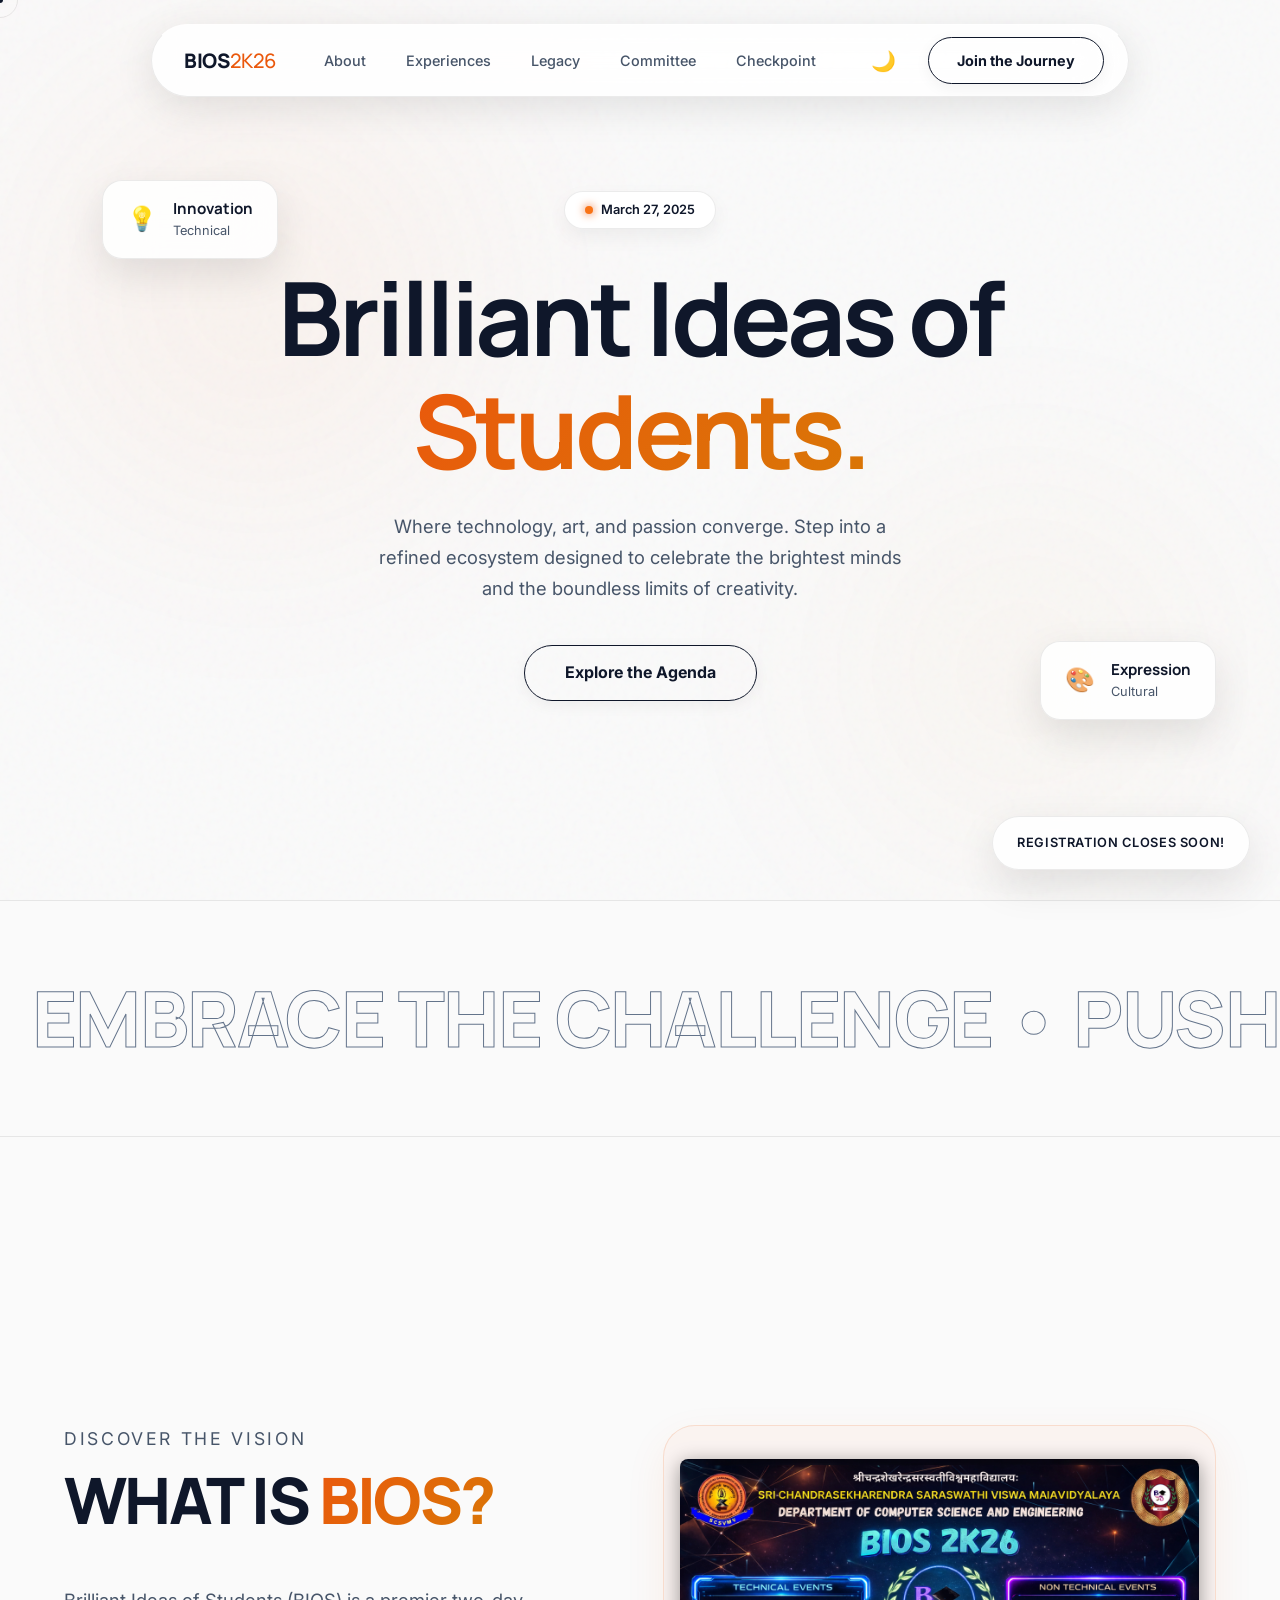
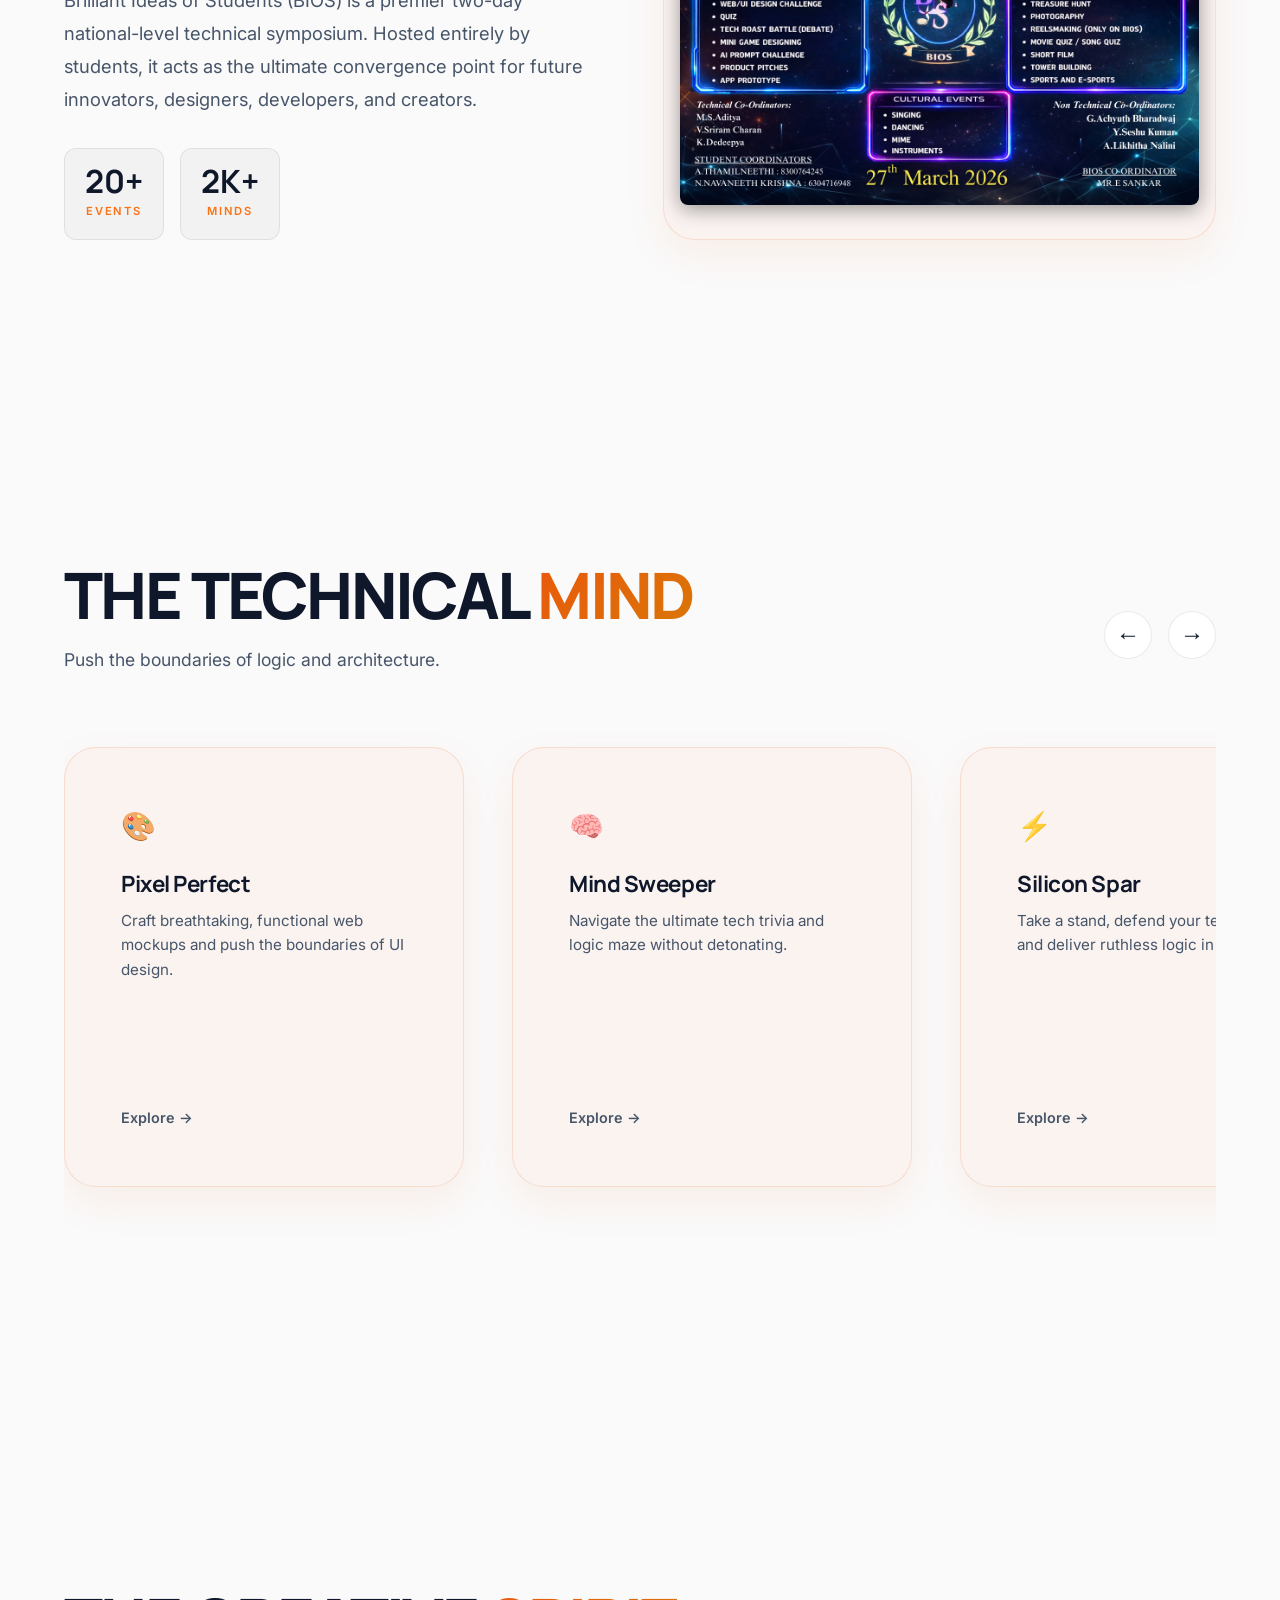
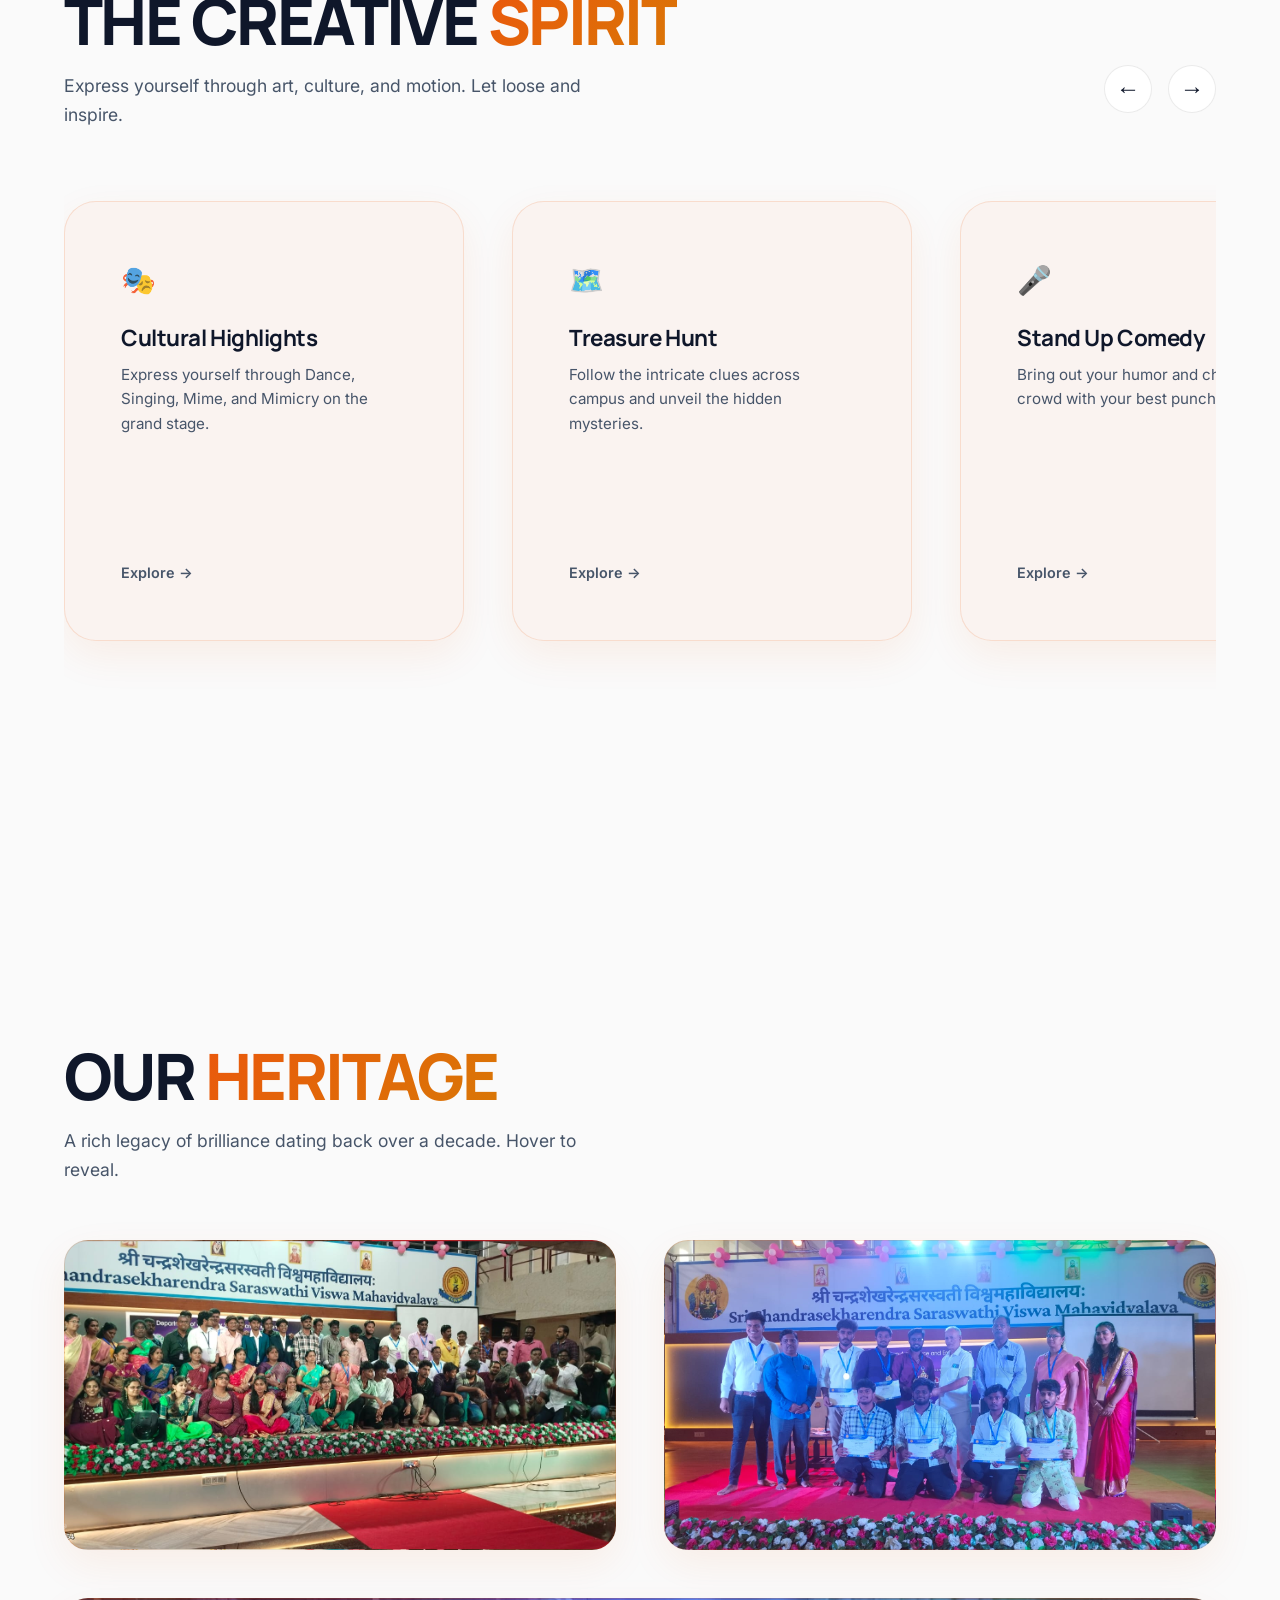
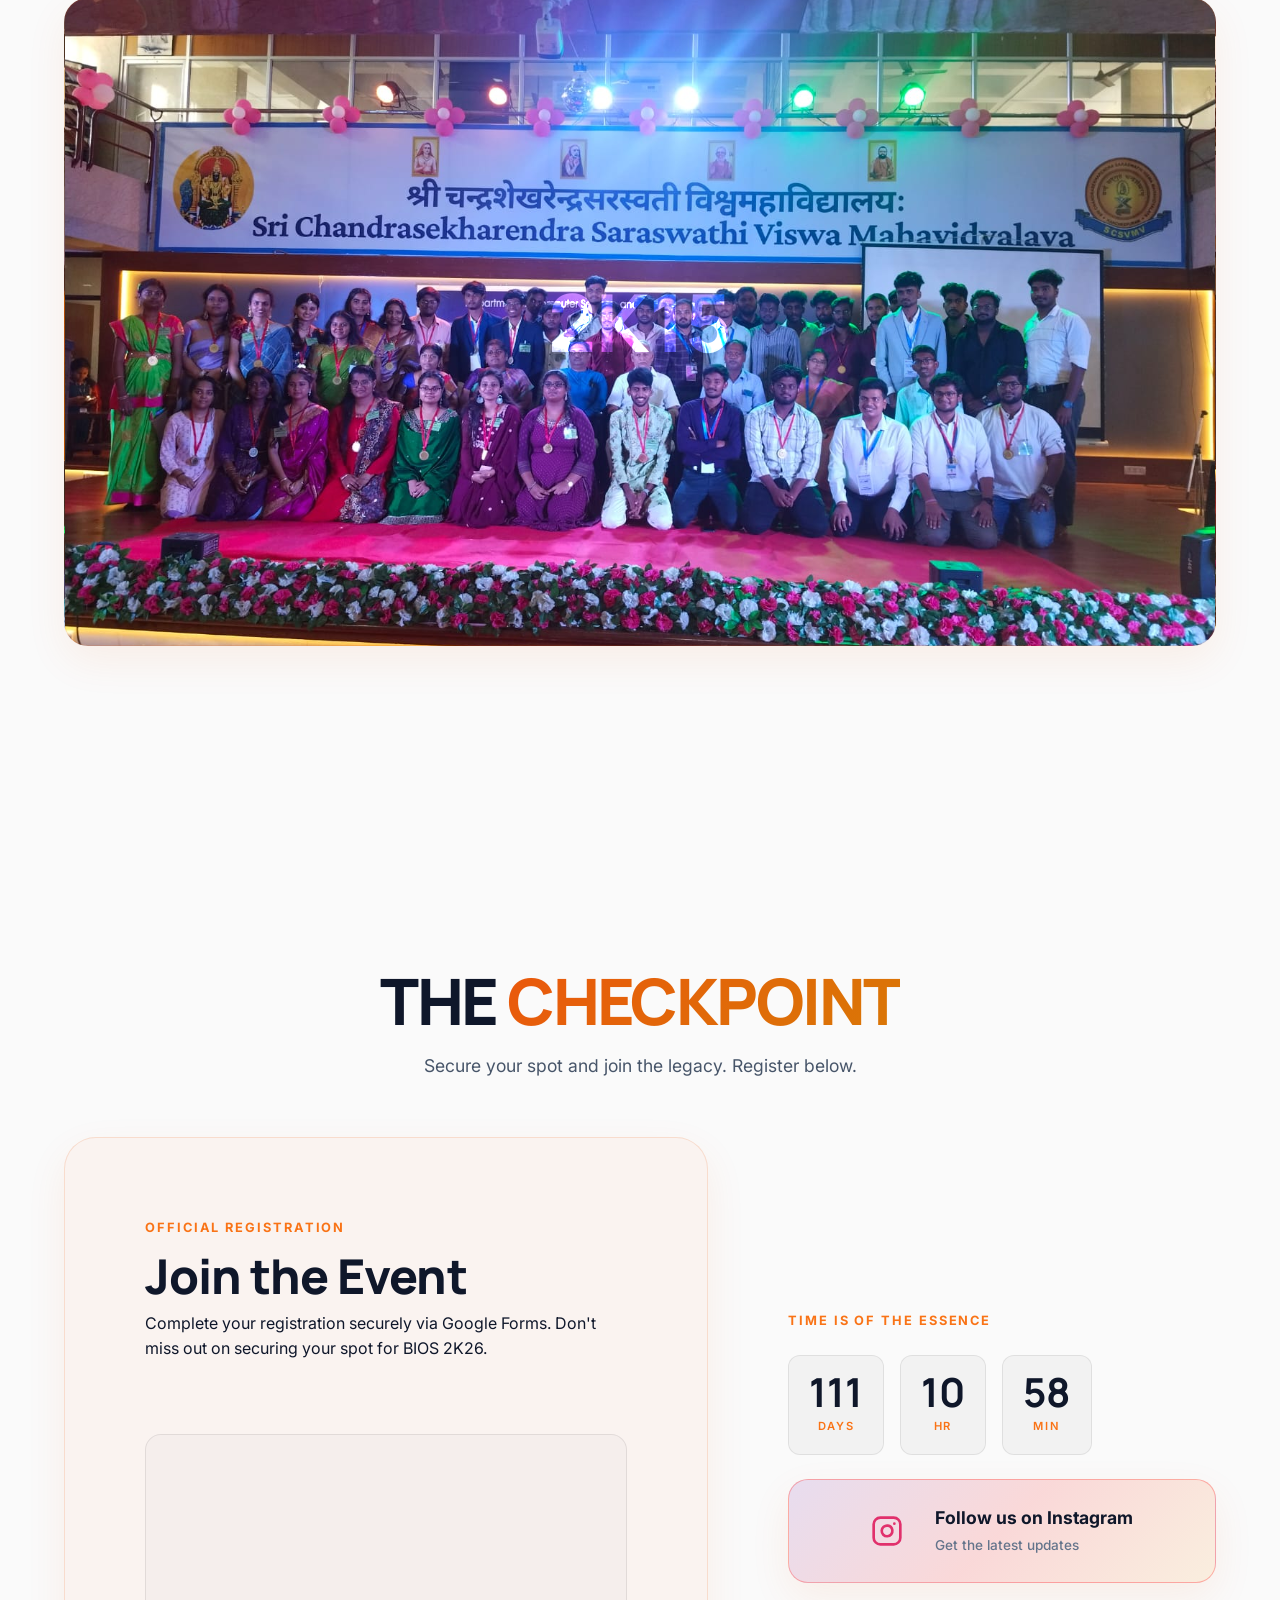
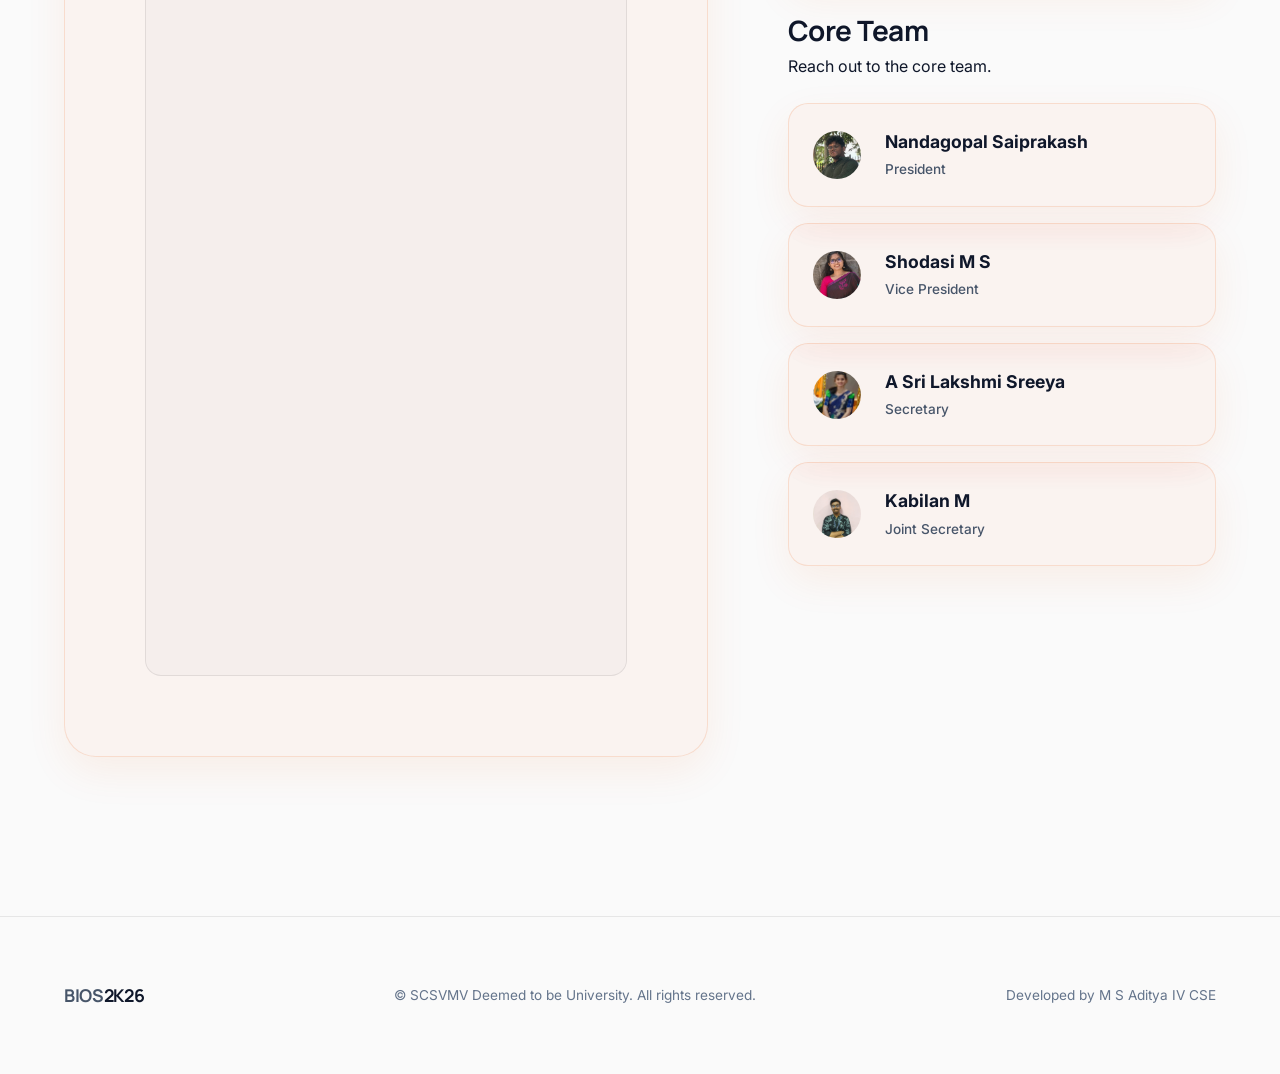
==== commit 0aa90494: "added images to the main webiste" ====
--- a/index.html
+++ b/index.html
@@ -240,21 +240,17 @@
         </div>
         
         <div class="gallery-grid">
-            <div class="gallery-item hover-reveal">
+            <div class="gallery-item hover-reveal" style="background-image: url('images/mainpage1.jpeg'); background-size: cover; background-position: center;">
                 <div class="year">2K19</div>
                 <div class="overlay-content">The Awakening. A record-breaking turnout.</div>
             </div>
-            <div class="gallery-item hover-reveal">
+            <div class="gallery-item hover-reveal" style="background-image: url('images/mainpage2.jpeg'); background-size: cover; background-position: center;">
                 <div class="year">2K17</div>
                 <div class="overlay-content">The Genesis. Forging new paths.</div>
             </div>
-            <div class="gallery-item hover-reveal">
-                <div class="year">2K15</div>
+            <div class="gallery-item hover-reveal" style="background-image: url('images/mainpage3.jpeg'); background-size: cover; background-position: center; grid-column: 1 / -1;">
+                <div class="year" style="mix-blend-mode: overlay; color: white;">2K15</div>
                 <div class="overlay-content">The Foundation. Building the community.</div>
-            </div>
-            <div class="gallery-item hover-reveal">
-                <div class="year">2K13</div>
-                <div class="overlay-content">Where It Began. The dawn of BIOS.</div>
             </div>
         </div>
     </section>
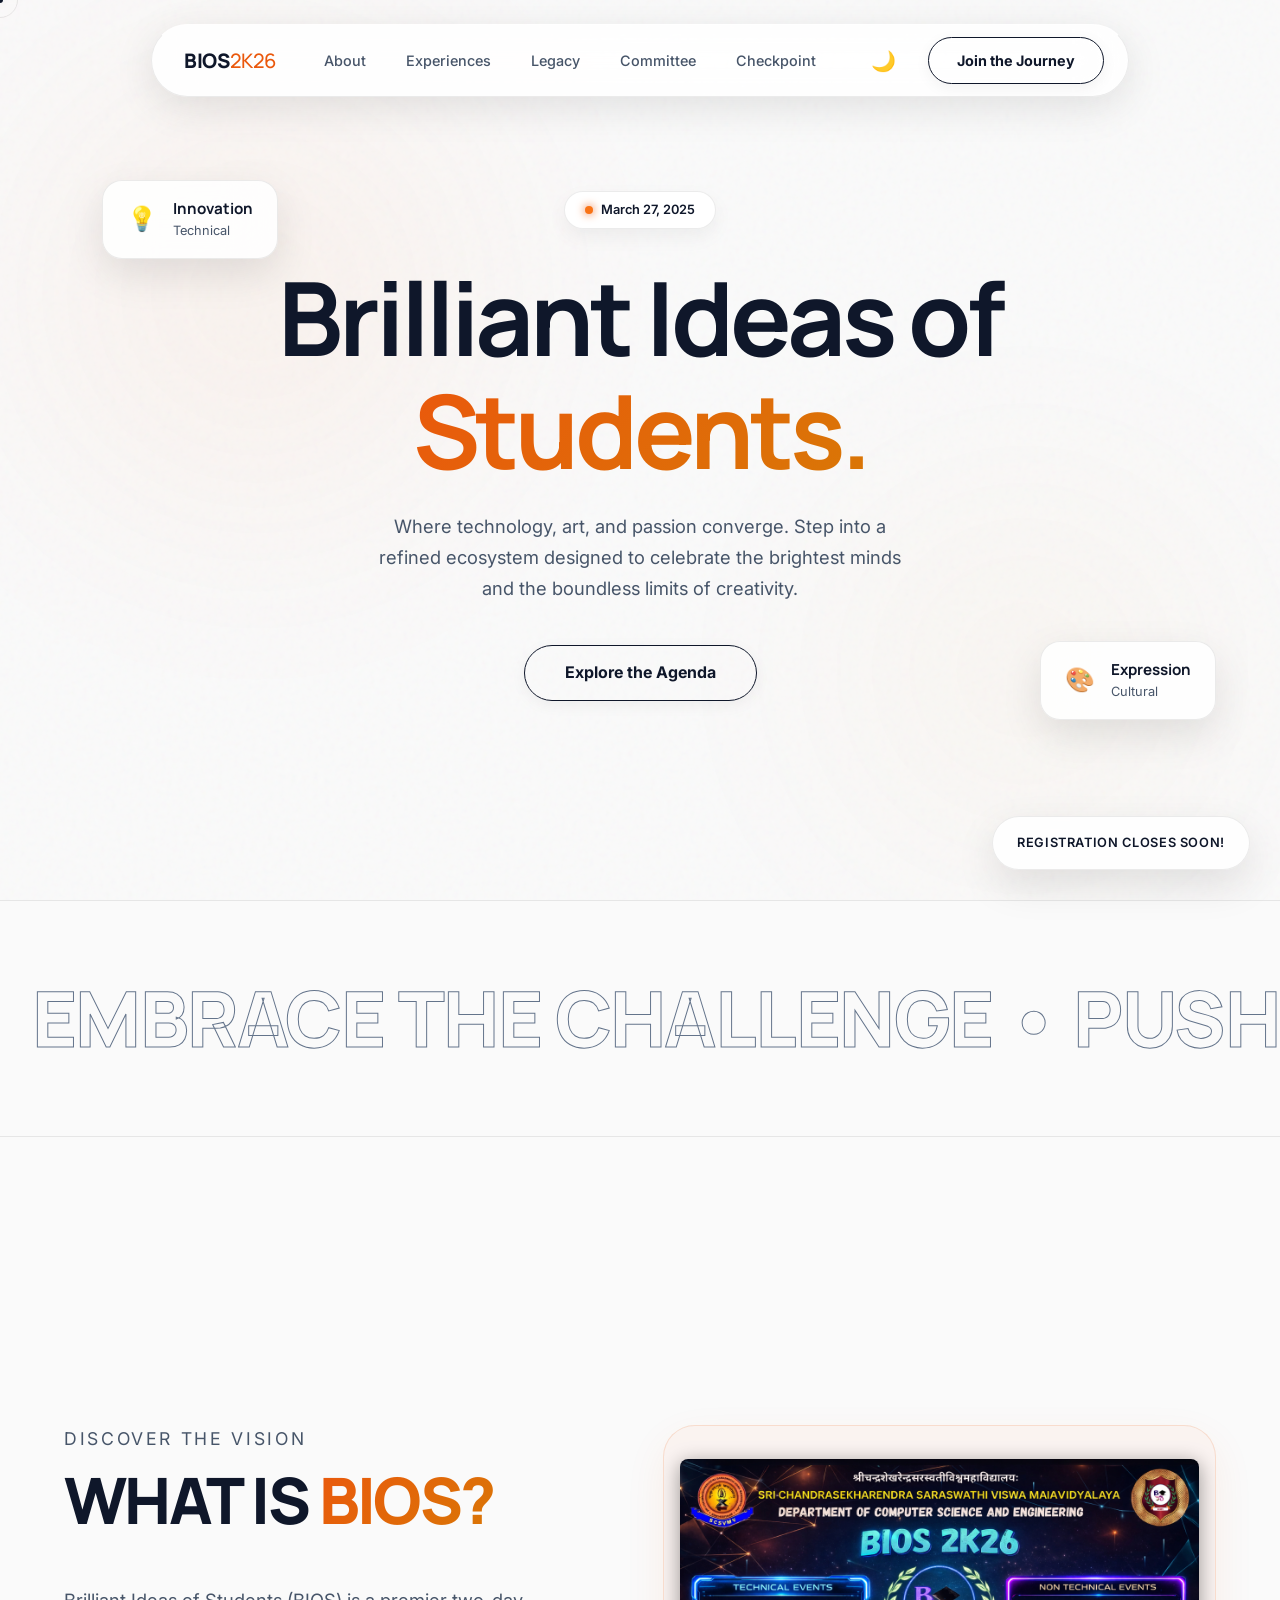
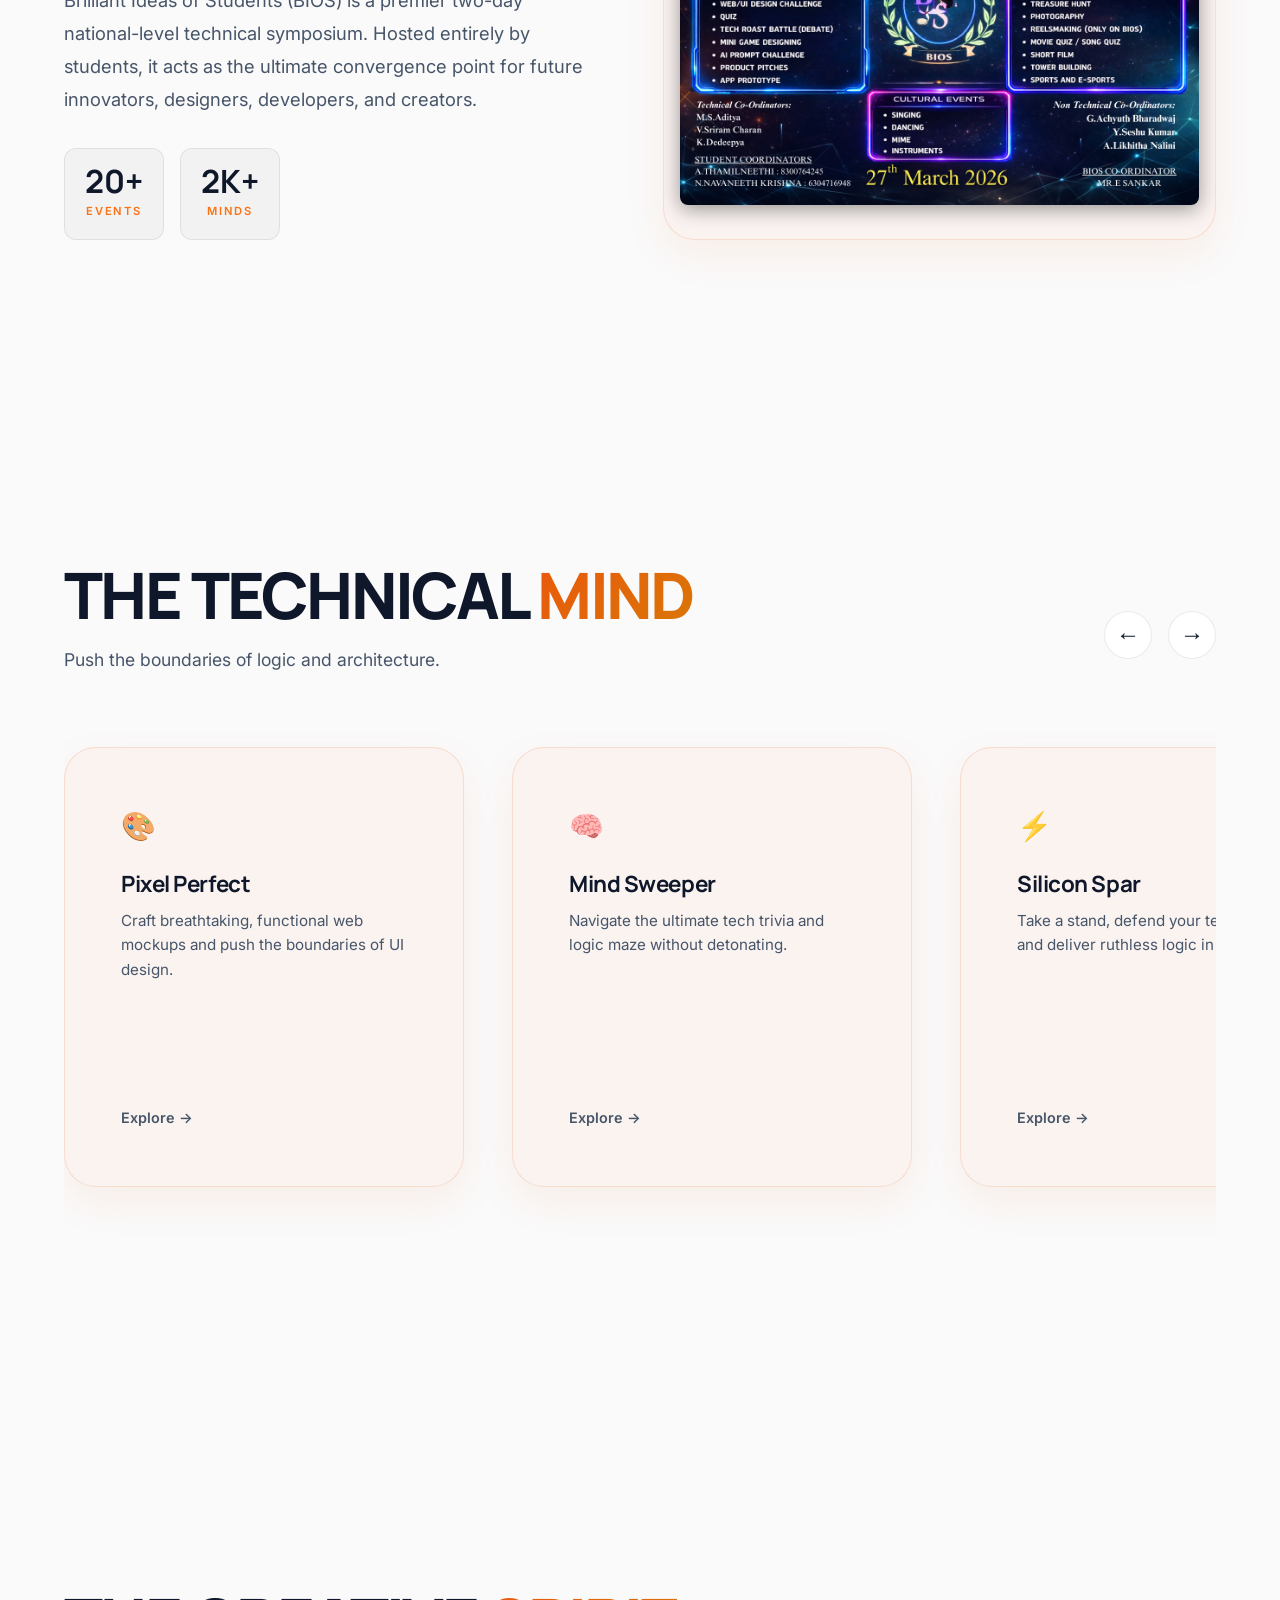
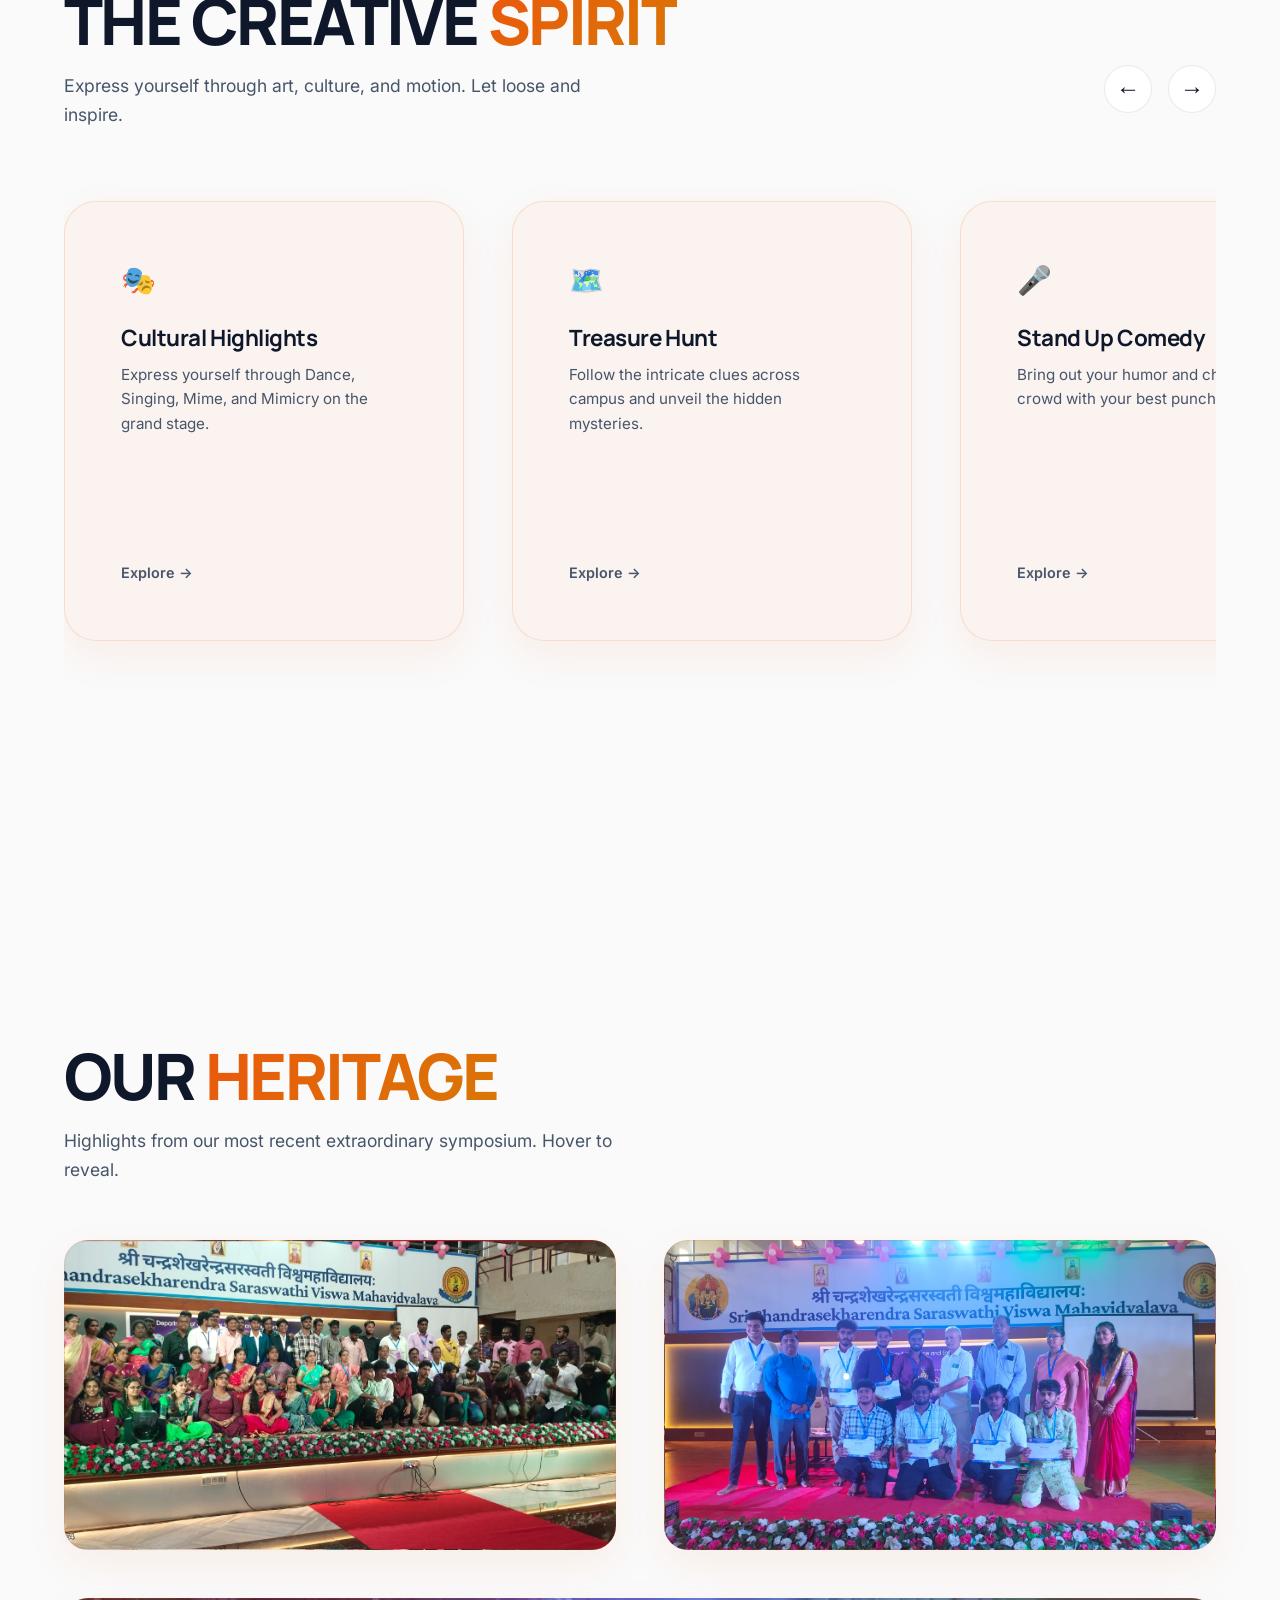
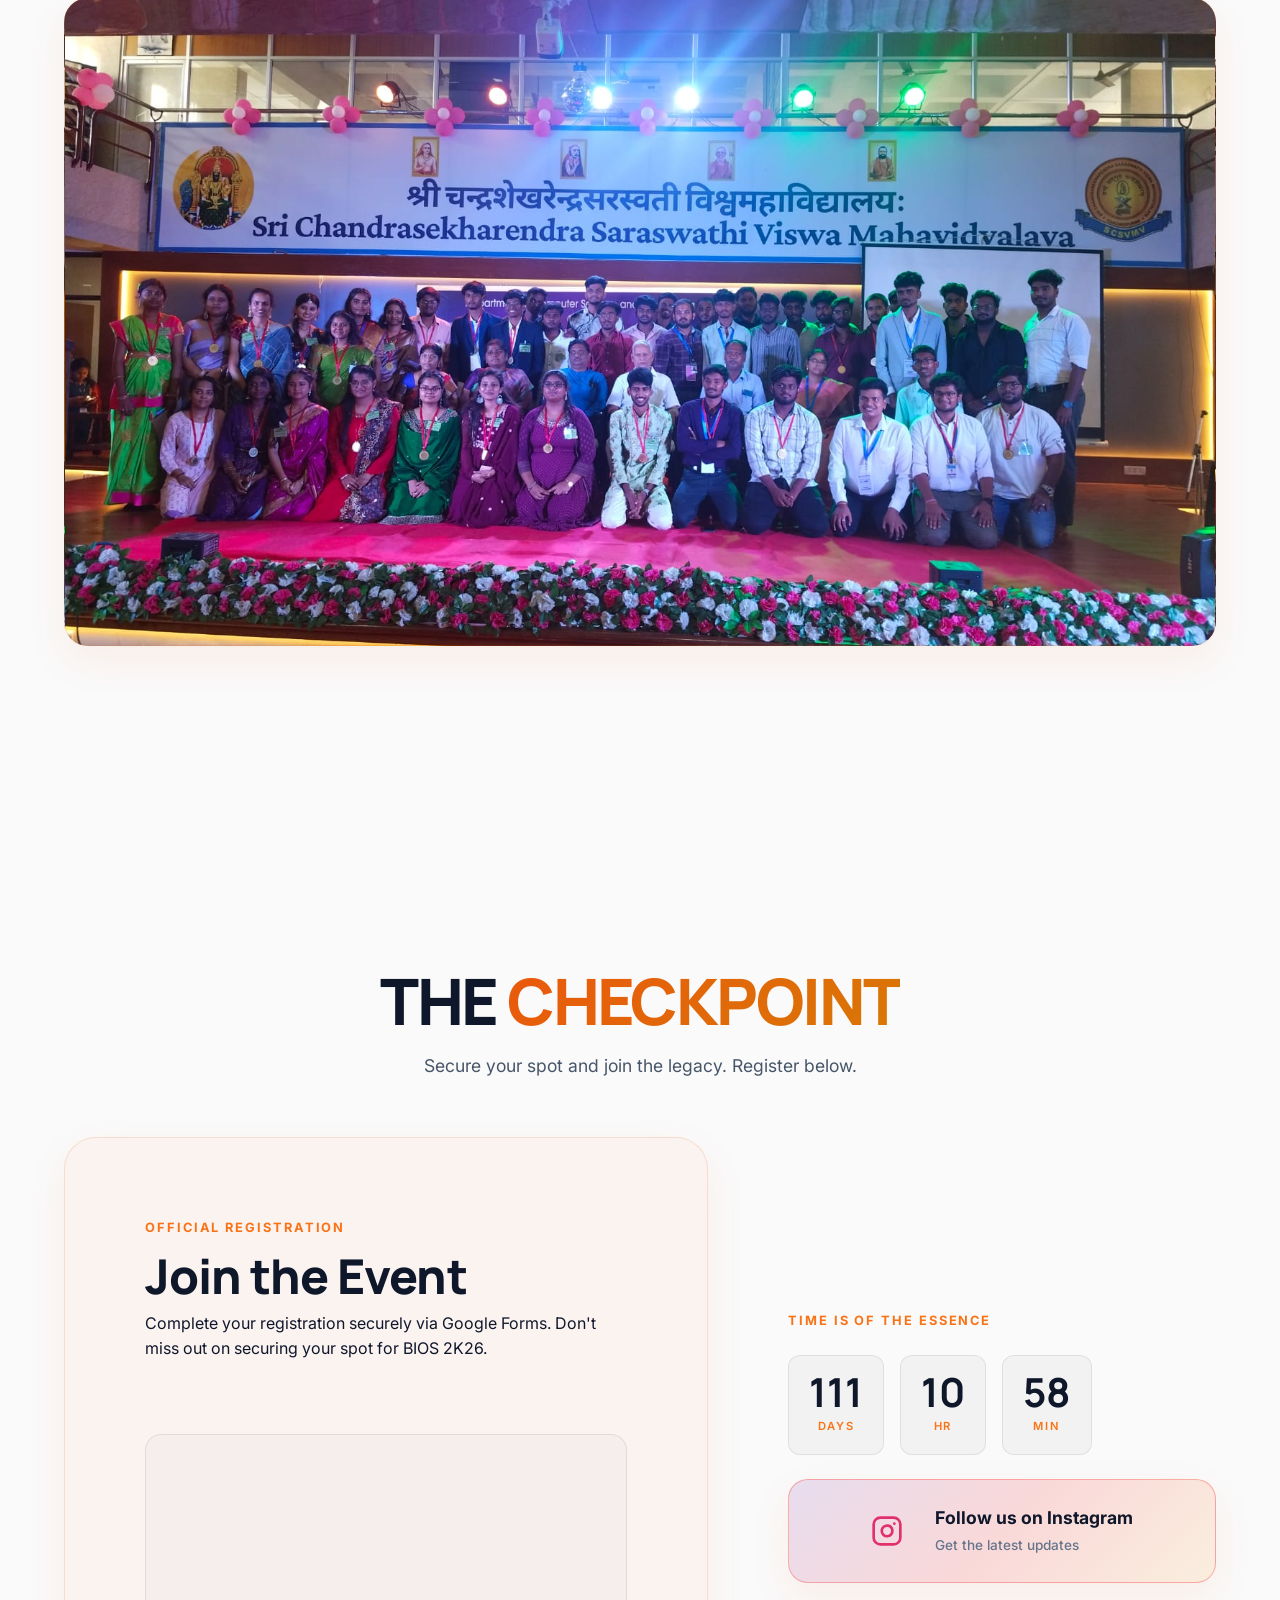
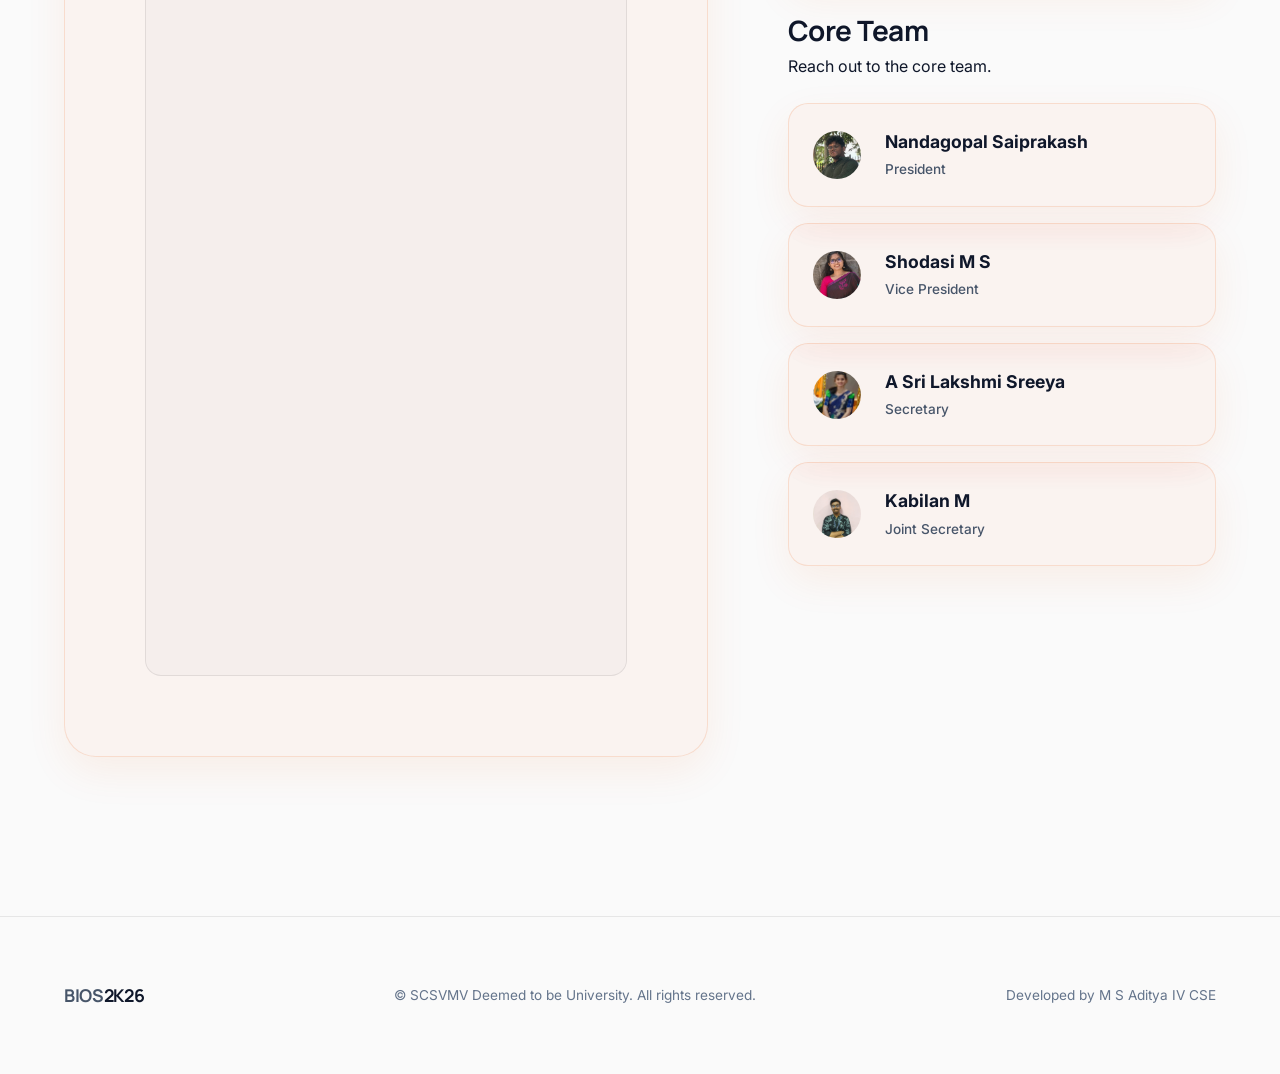
==== commit ed3dda28: "image changes" ====
--- a/index.html
+++ b/index.html
@@ -236,21 +236,18 @@
     <section id="gallery" class="legacy fade-up">
         <div class="section-intro">
             <h2>Our <span class="gradient-text">Heritage</span></h2>
-            <p>A rich legacy of brilliance dating back over a decade. Hover to reveal.</p>
+            <p>Highlights from our most recent extraordinary symposium. Hover to reveal.</p>
         </div>
         
         <div class="gallery-grid">
             <div class="gallery-item hover-reveal" style="background-image: url('images/mainpage1.jpeg'); background-size: cover; background-position: center;">
-                <div class="year">2K19</div>
-                <div class="overlay-content">The Awakening. A record-breaking turnout.</div>
+                <div class="overlay-content">The Event. Boundless innovation and enthusiasm.</div>
             </div>
             <div class="gallery-item hover-reveal" style="background-image: url('images/mainpage2.jpeg'); background-size: cover; background-position: center;">
-                <div class="year">2K17</div>
-                <div class="overlay-content">The Genesis. Forging new paths.</div>
+                <div class="overlay-content">The Crowd. A massive turnout of brilliant minds.</div>
             </div>
             <div class="gallery-item hover-reveal" style="background-image: url('images/mainpage3.jpeg'); background-size: cover; background-position: center; grid-column: 1 / -1;">
-                <div class="year" style="mix-blend-mode: overlay; color: white;">2K15</div>
-                <div class="overlay-content">The Foundation. Building the community.</div>
+                <div class="overlay-content">The Community. Coming together to forge the future.</div>
             </div>
         </div>
     </section>
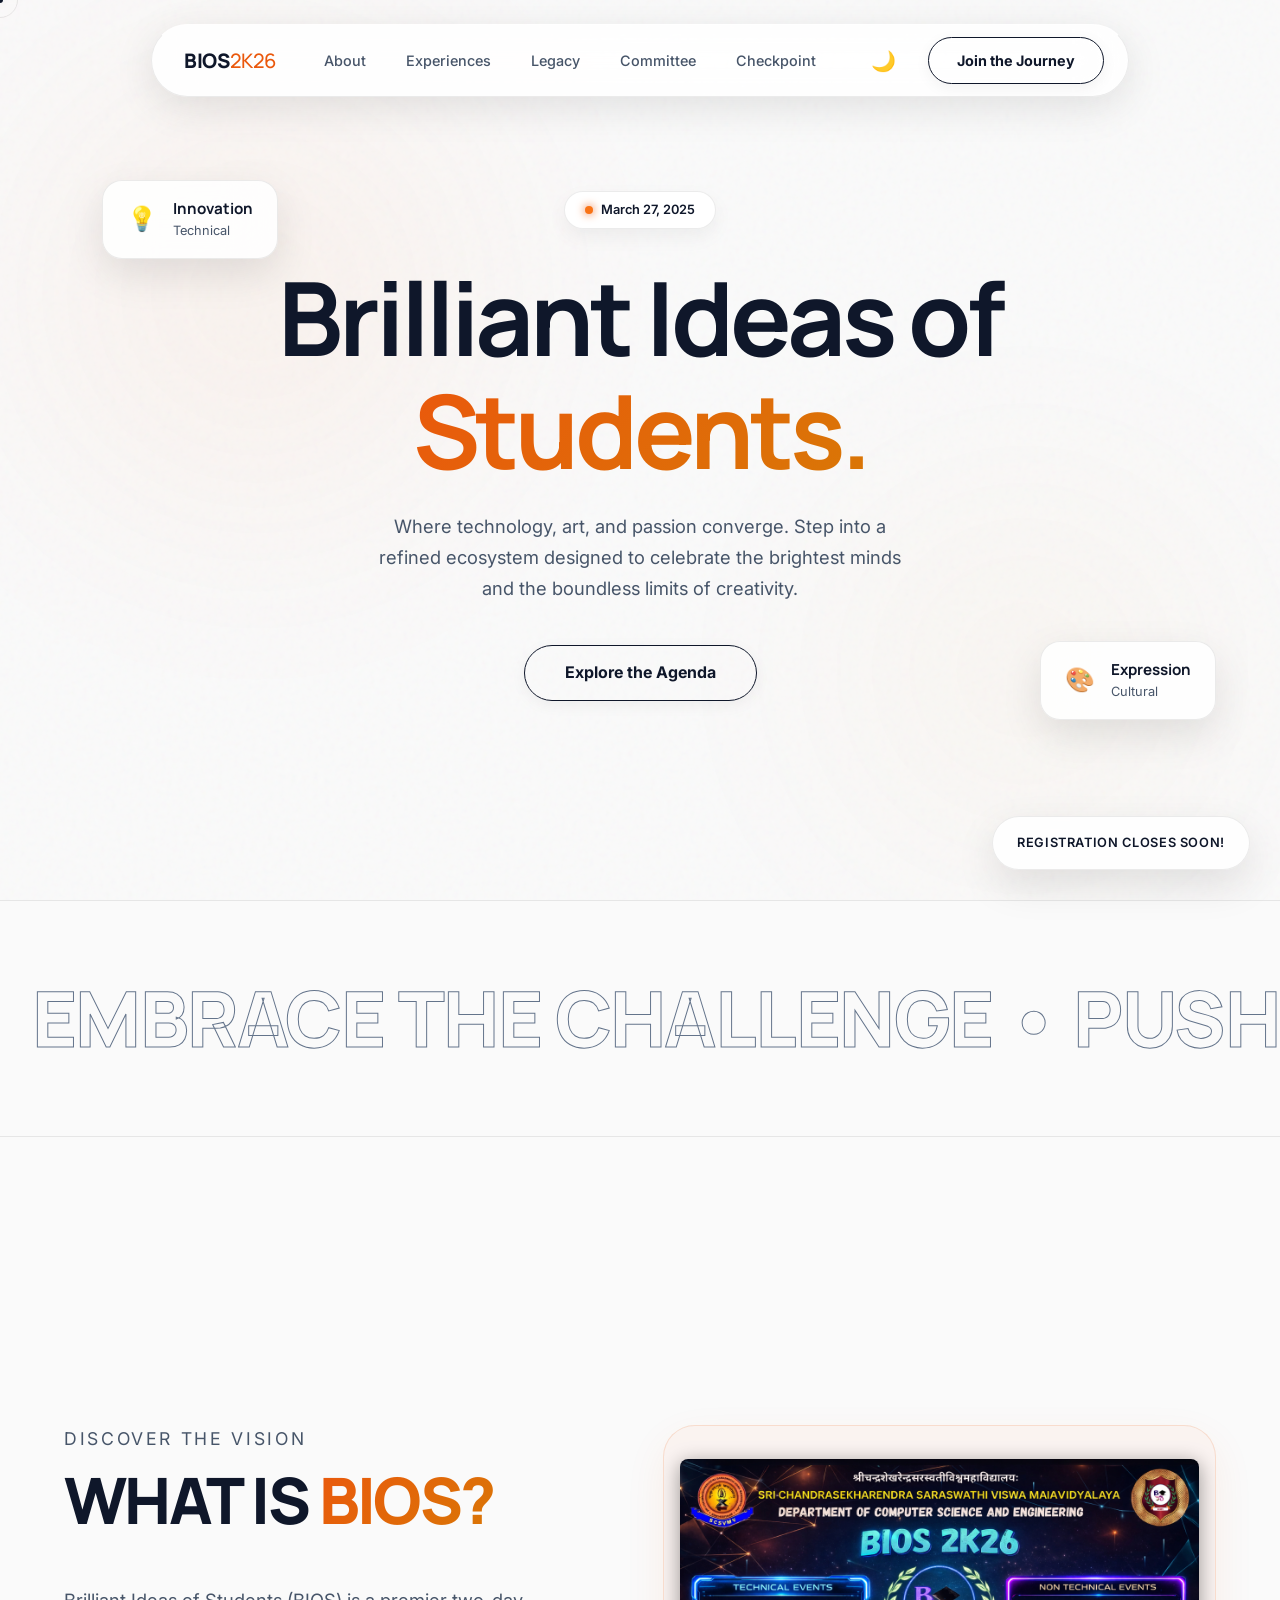
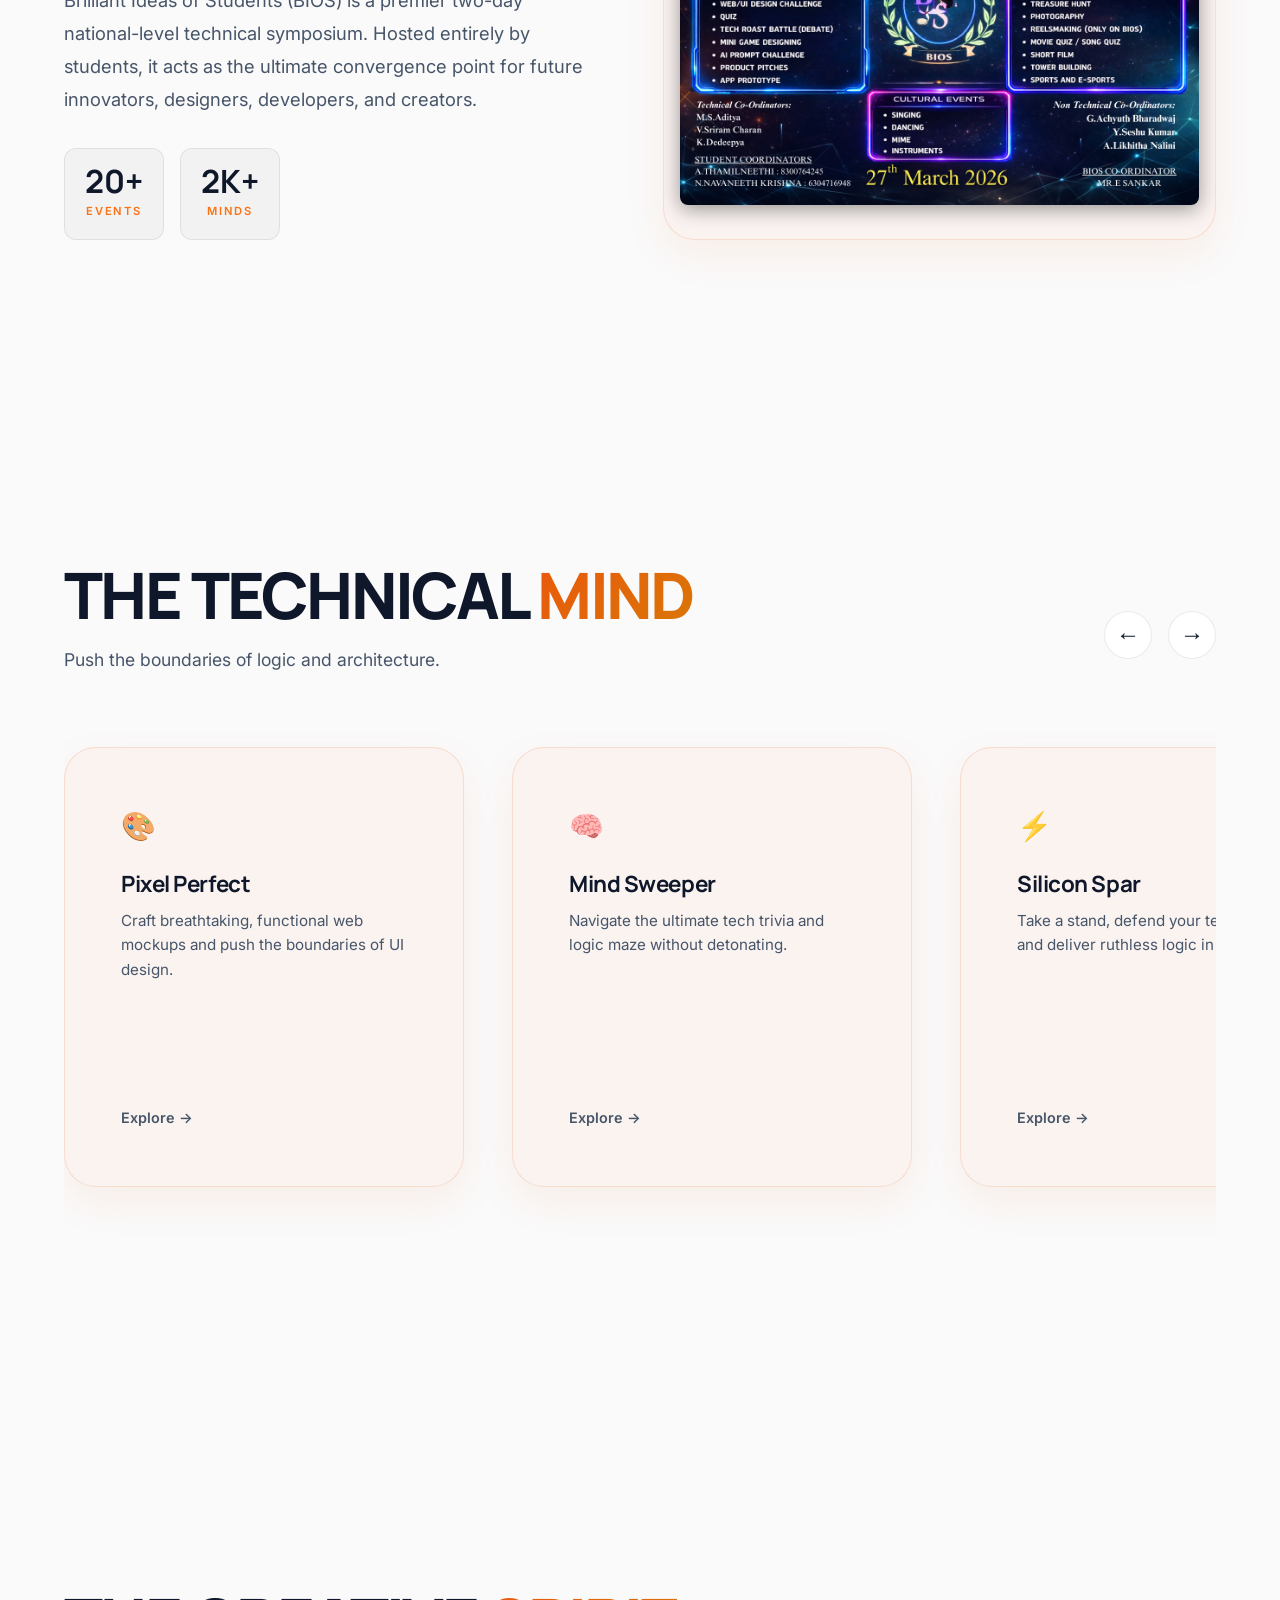
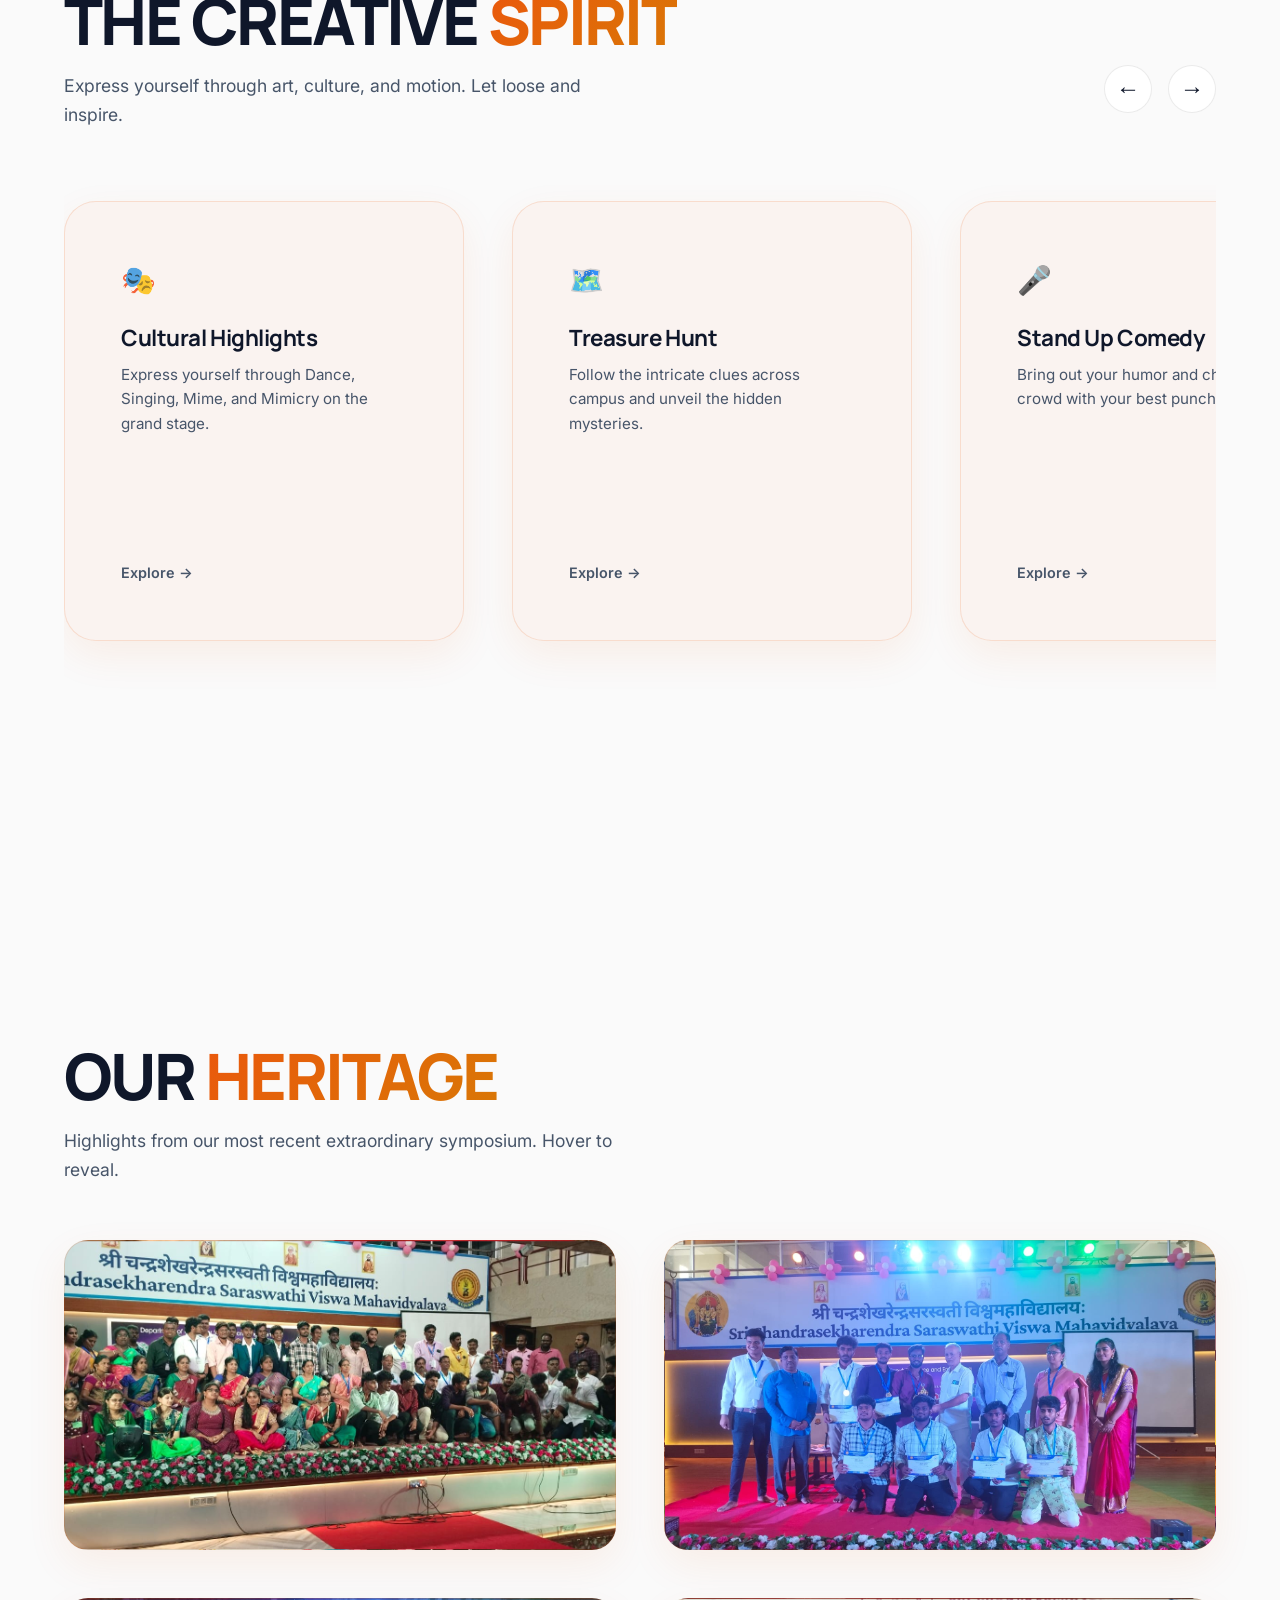
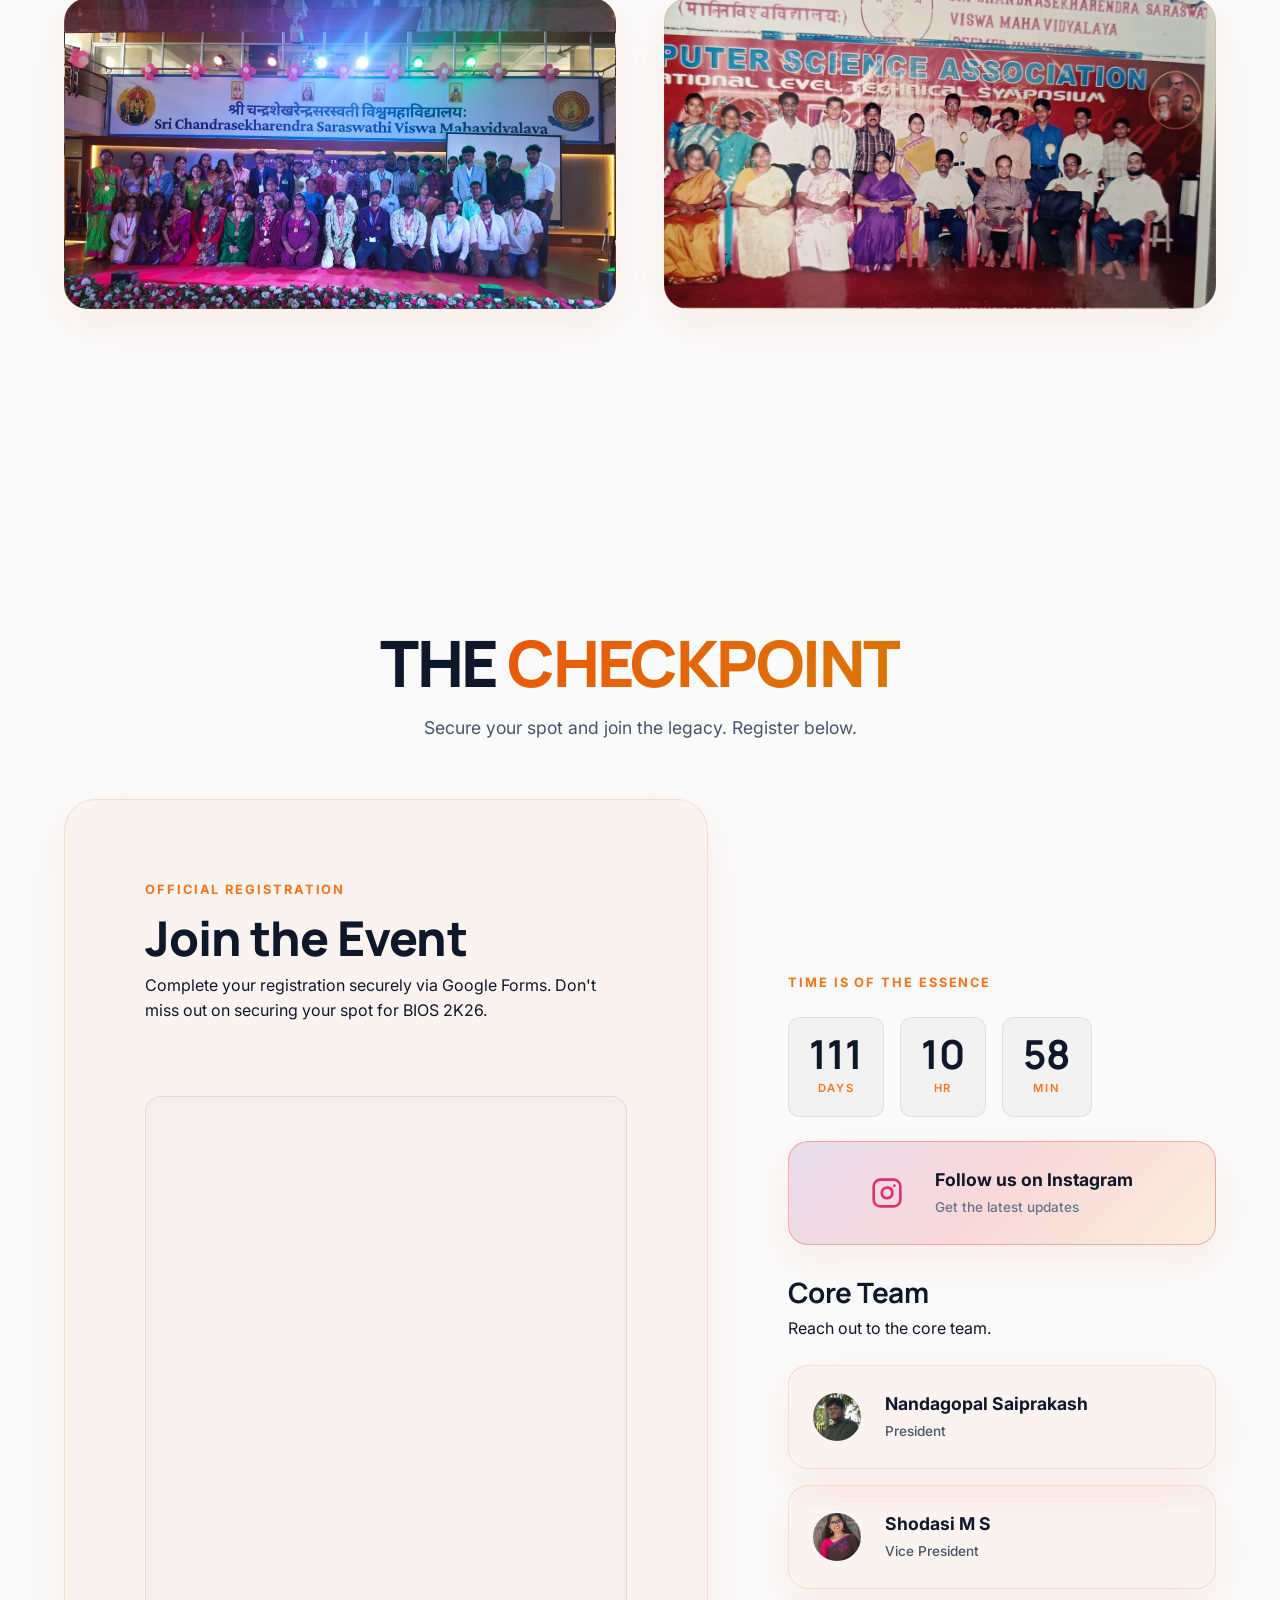
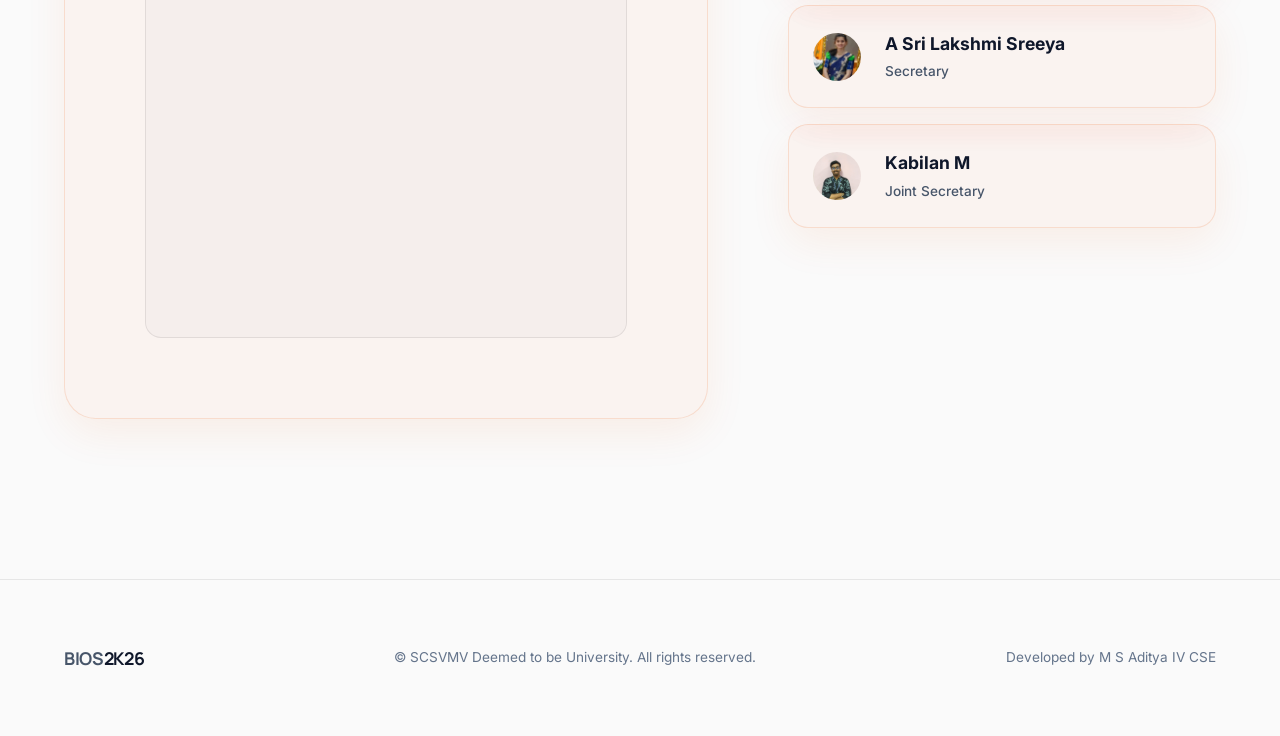
==== commit 5f364604: "added 4th image" ====
--- a/index.html
+++ b/index.html
@@ -246,8 +246,11 @@
             <div class="gallery-item hover-reveal" style="background-image: url('images/mainpage2.jpeg'); background-size: cover; background-position: center;">
                 <div class="overlay-content">The Crowd. A massive turnout of brilliant minds.</div>
             </div>
-            <div class="gallery-item hover-reveal" style="background-image: url('images/mainpage3.jpeg'); background-size: cover; background-position: center; grid-column: 1 / -1;">
+            <div class="gallery-item hover-reveal" style="background-image: url('images/mainpage3.jpeg'); background-size: cover; background-position: center;">
                 <div class="overlay-content">The Community. Coming together to forge the future.</div>
+            </div>
+            <div class="gallery-item hover-reveal" style="background-image: url('images/mainpage4.jpeg'); background-size: cover; background-position: center;">
+                <div class="overlay-content">The Legacy. A glimpse into our rich heritage.</div>
             </div>
         </div>
     </section>
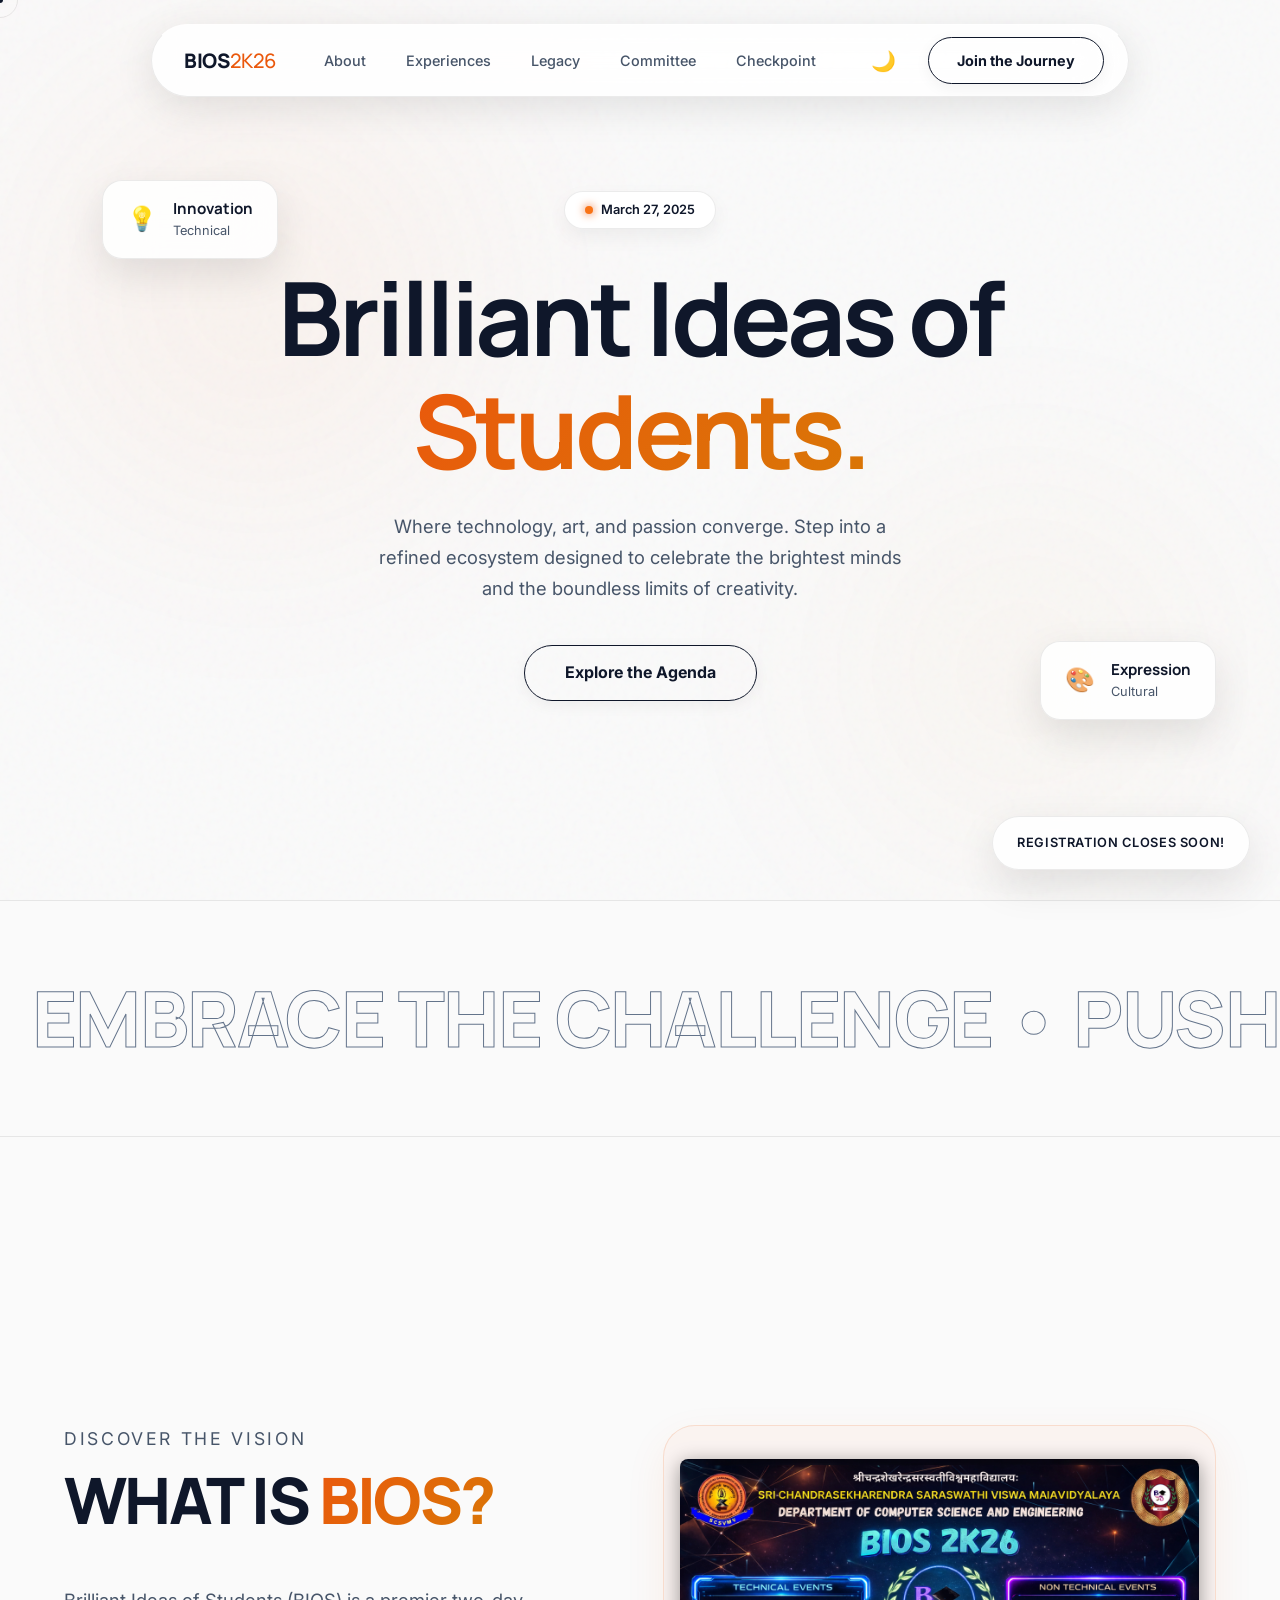
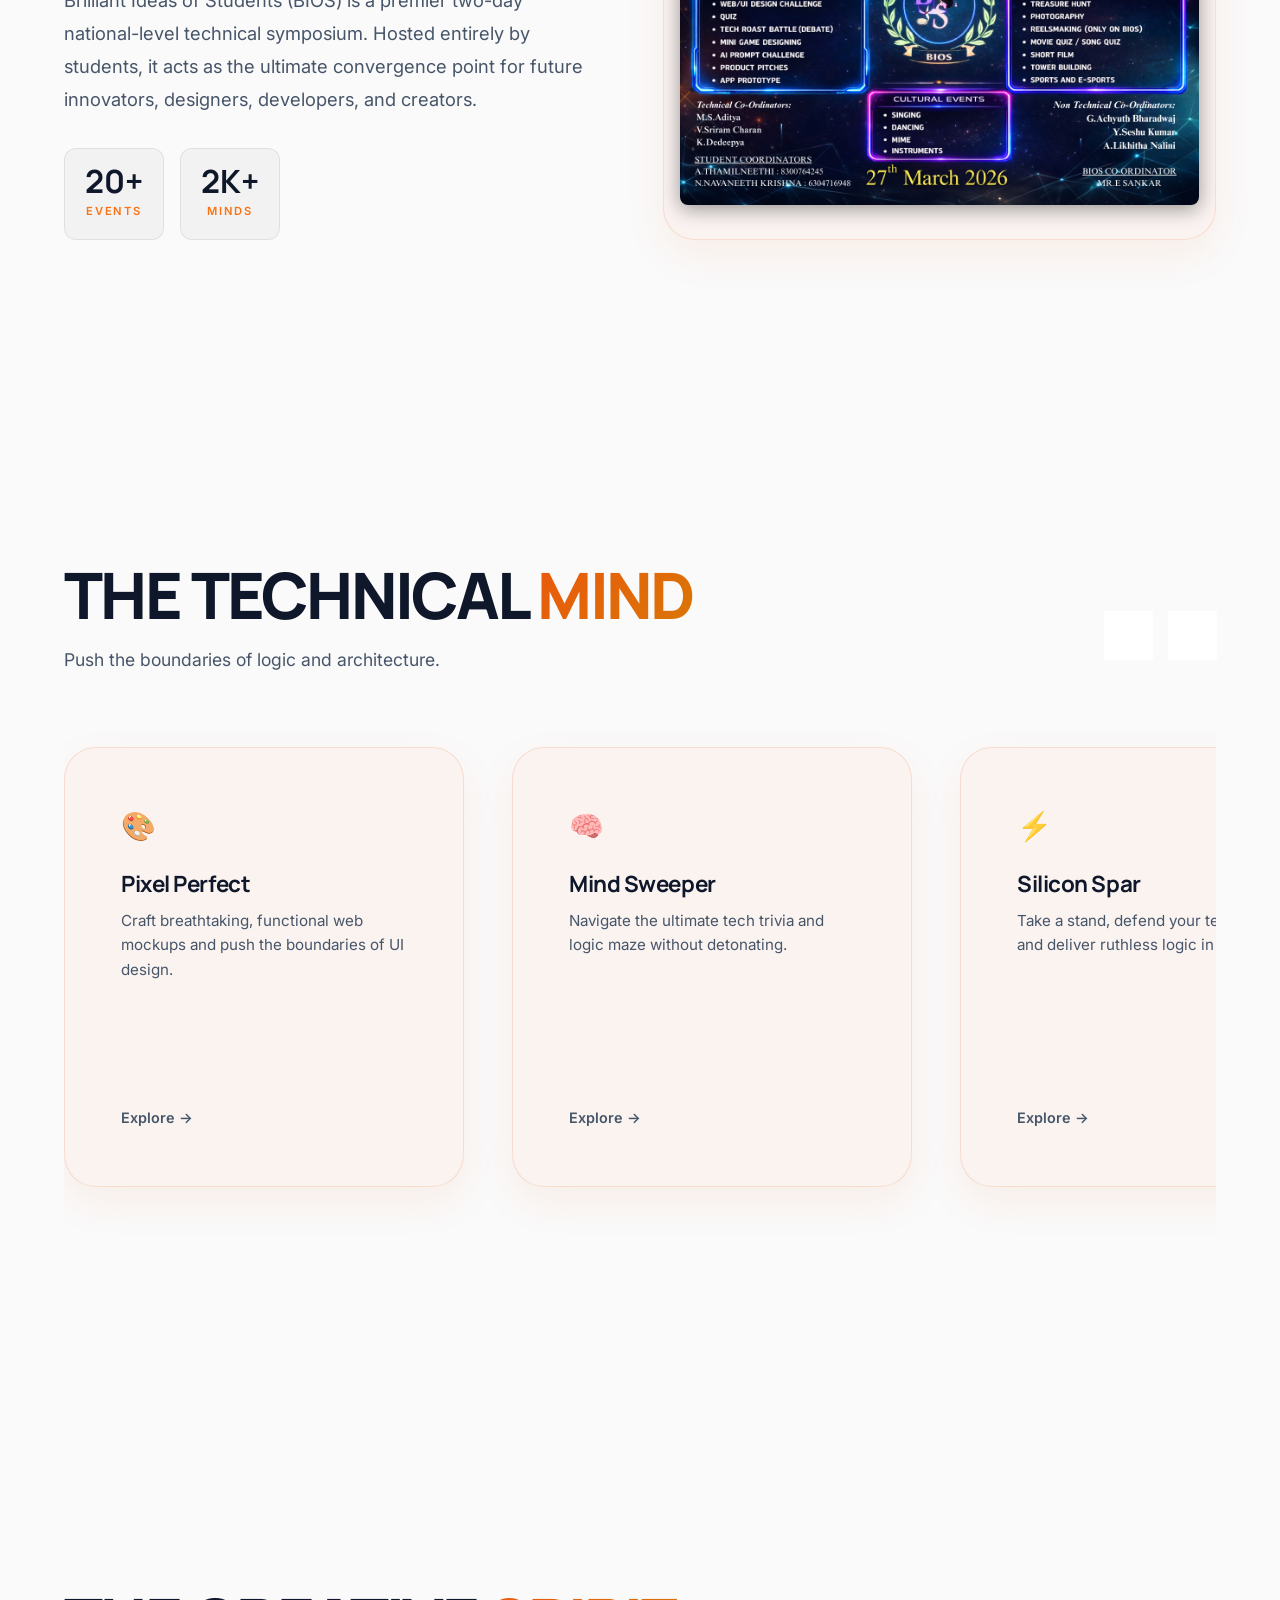
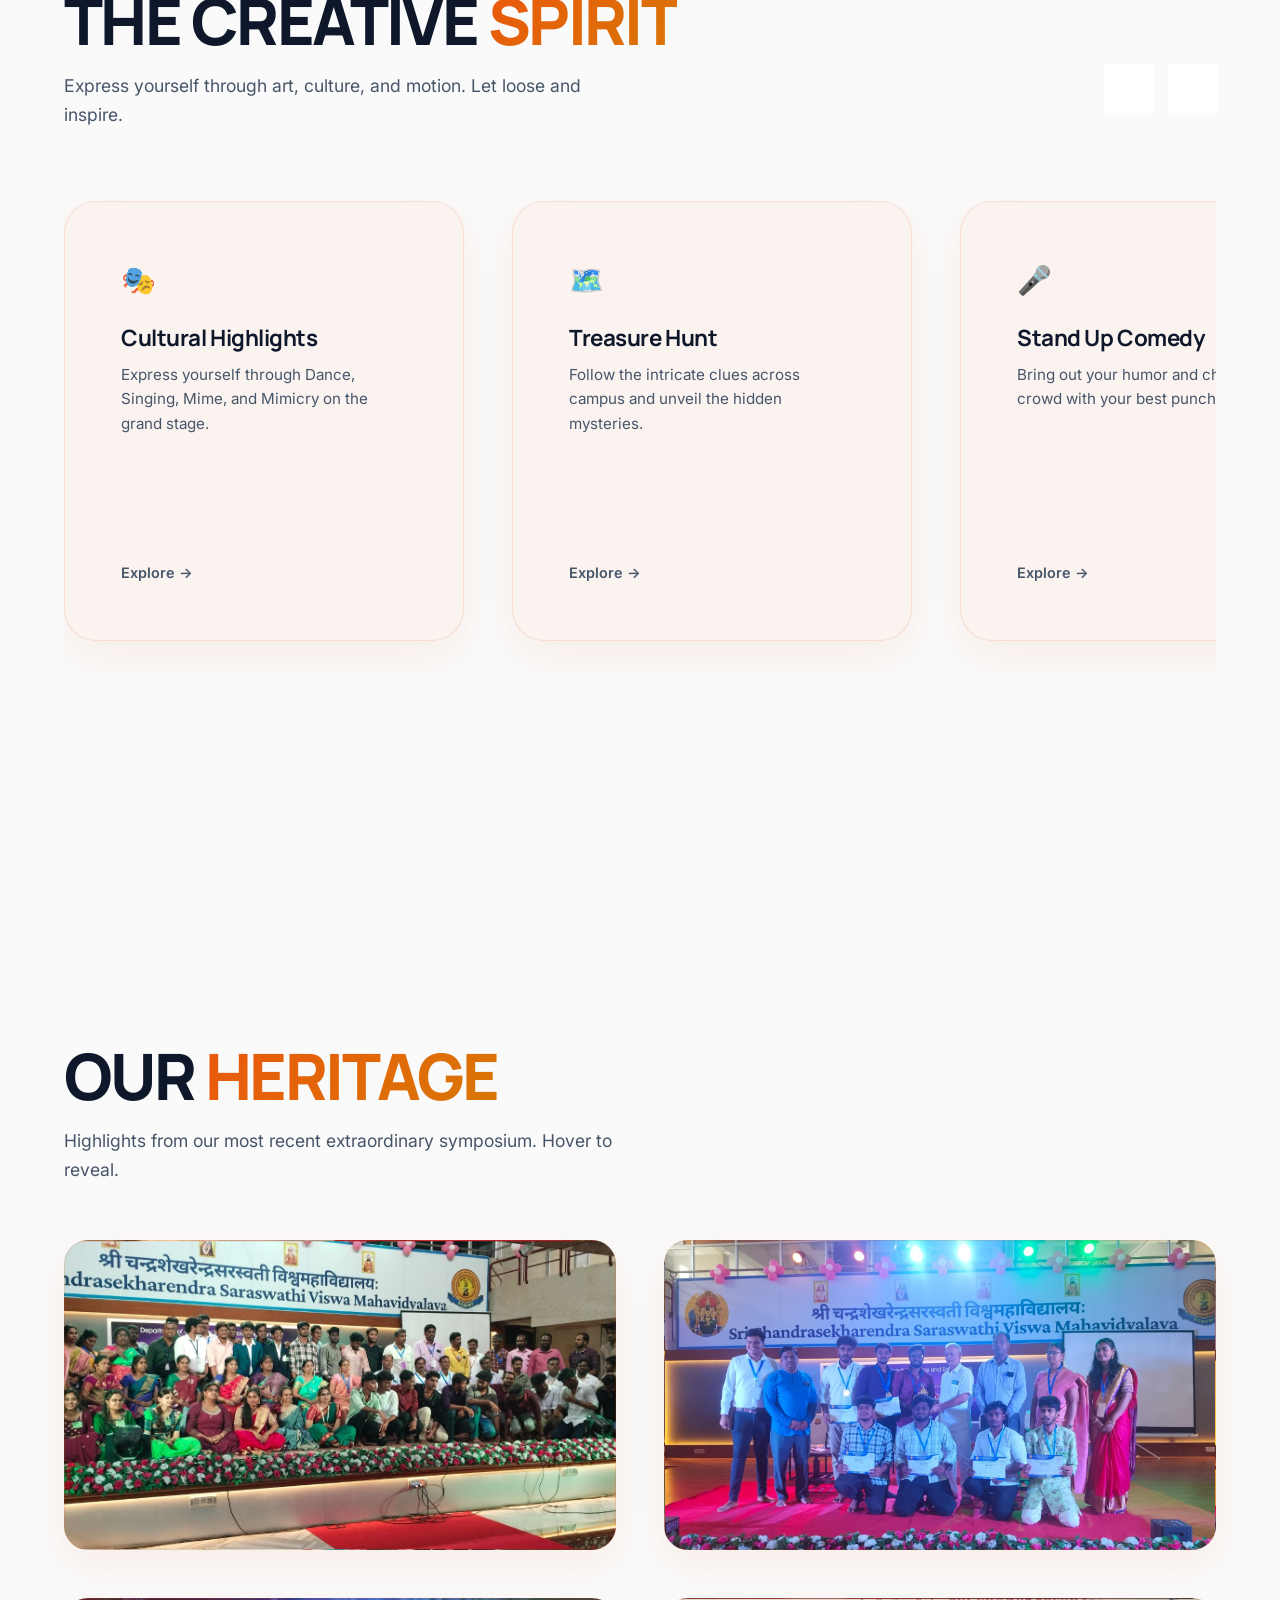
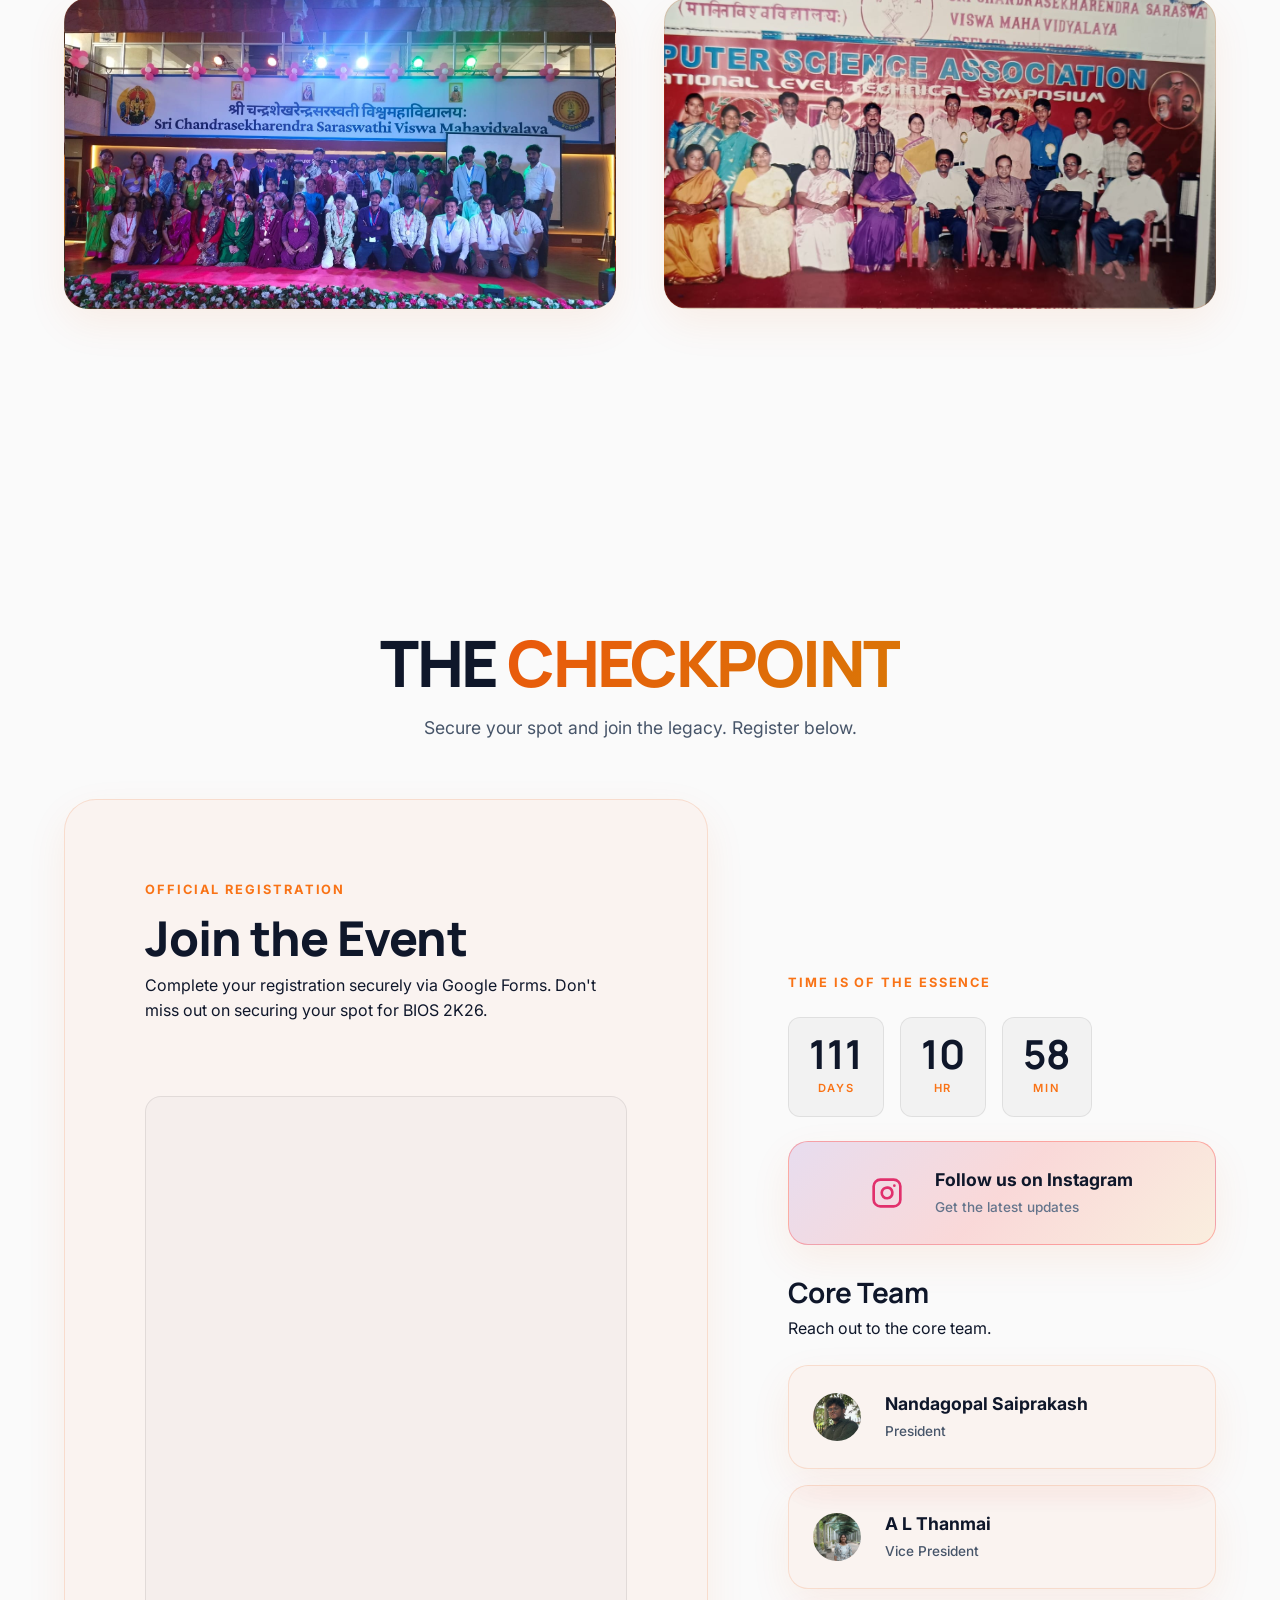
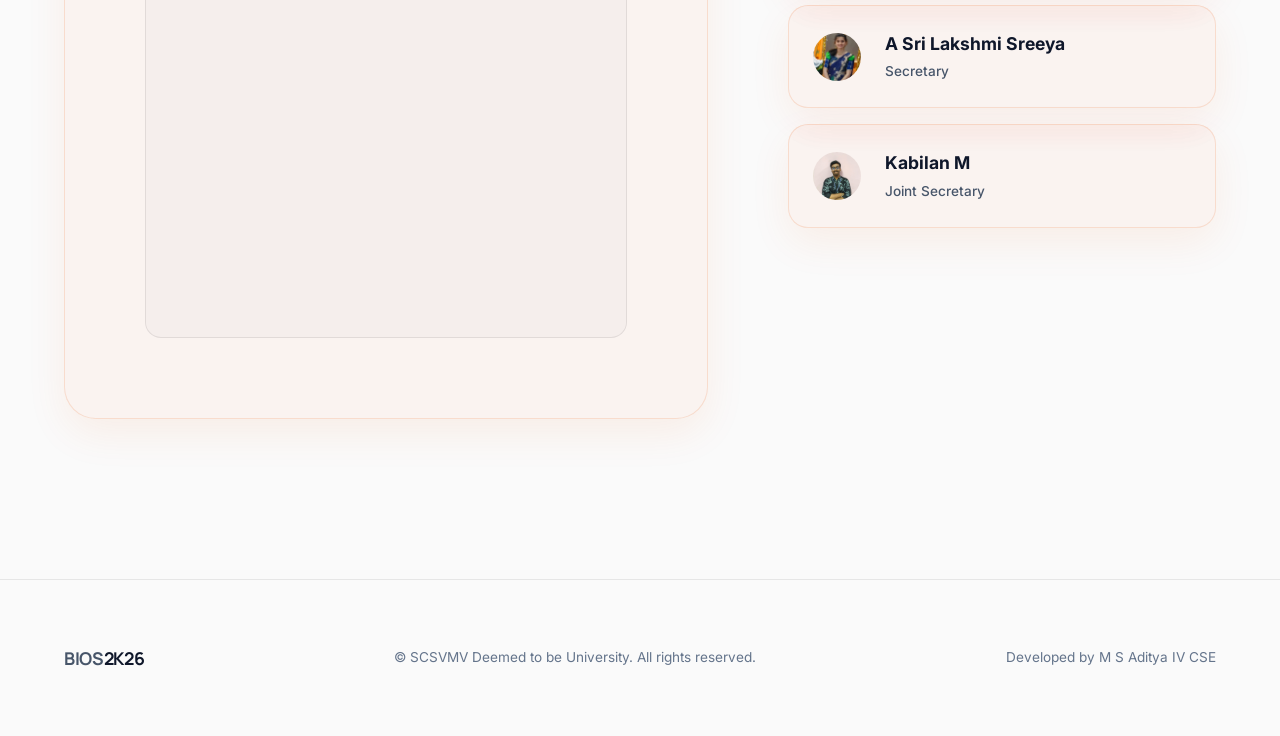
==== commit 8956556c: "office bearers modifications" ====
--- a/index.html
+++ b/index.html
@@ -224,8 +224,8 @@
             </div>
             <div class="glass-card interactive-card">
                 <div class="card-icon">🧩</div>
-                <h3>Mind Games</h3>
-                <p>Test your intellect with Memory Game, Movie Quiz, and Short Film showcases.</p>
+                <h3>Digital Horizons</h3>
+                <p>Showcase your gaming skills in Esports, and creativity through Short Films.</p>
                 <div class="card-action">Explore &rarr;</div>
             </div>
             <div style="min-width: 2vw;"></div>
@@ -317,9 +317,9 @@
                     </div>
                 </div>
                 <div class="contact-card interactive-contact">
-                    <img src="images/shodasi.jpeg" alt="Vice President" class="avatar" style="object-fit: cover; border: none; padding: 0;" onerror="this.onerror=null; this.src='https://via.placeholder.com/150/8B5CF6/FFFFFF?text=MS';">
-                    <div class="info">
-                        <strong>Shodasi M S</strong>
+                    <img src="images/Thanmai.jpeg" alt="Vice President" class="avatar" style="object-fit: cover; border: none; padding: 0;" onerror="this.onerror=null; this.src='https://via.placeholder.com/150/8B5CF6/FFFFFF?text=MS';">
+                    <div class="info">
+                        <strong>A L Thanmai</strong>
                         <span>Vice President</span>
                     </div>
                 </div>
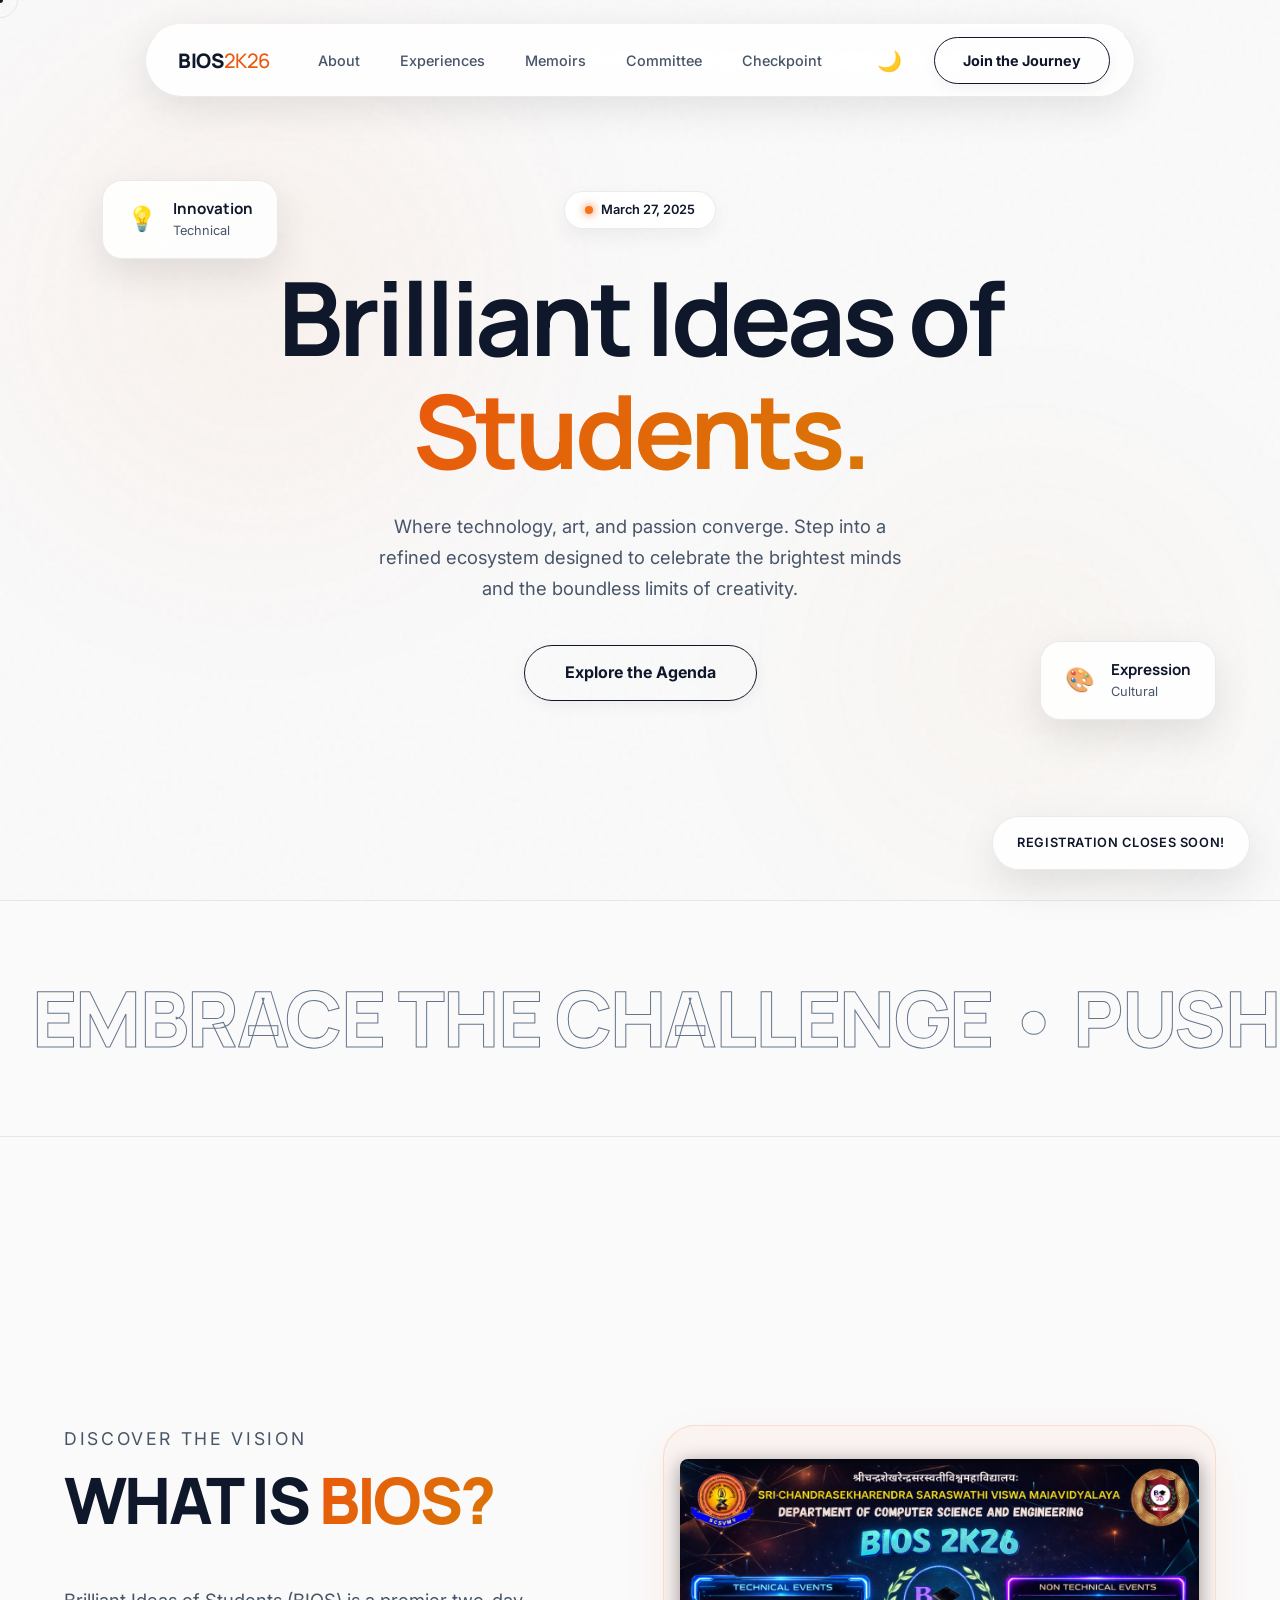
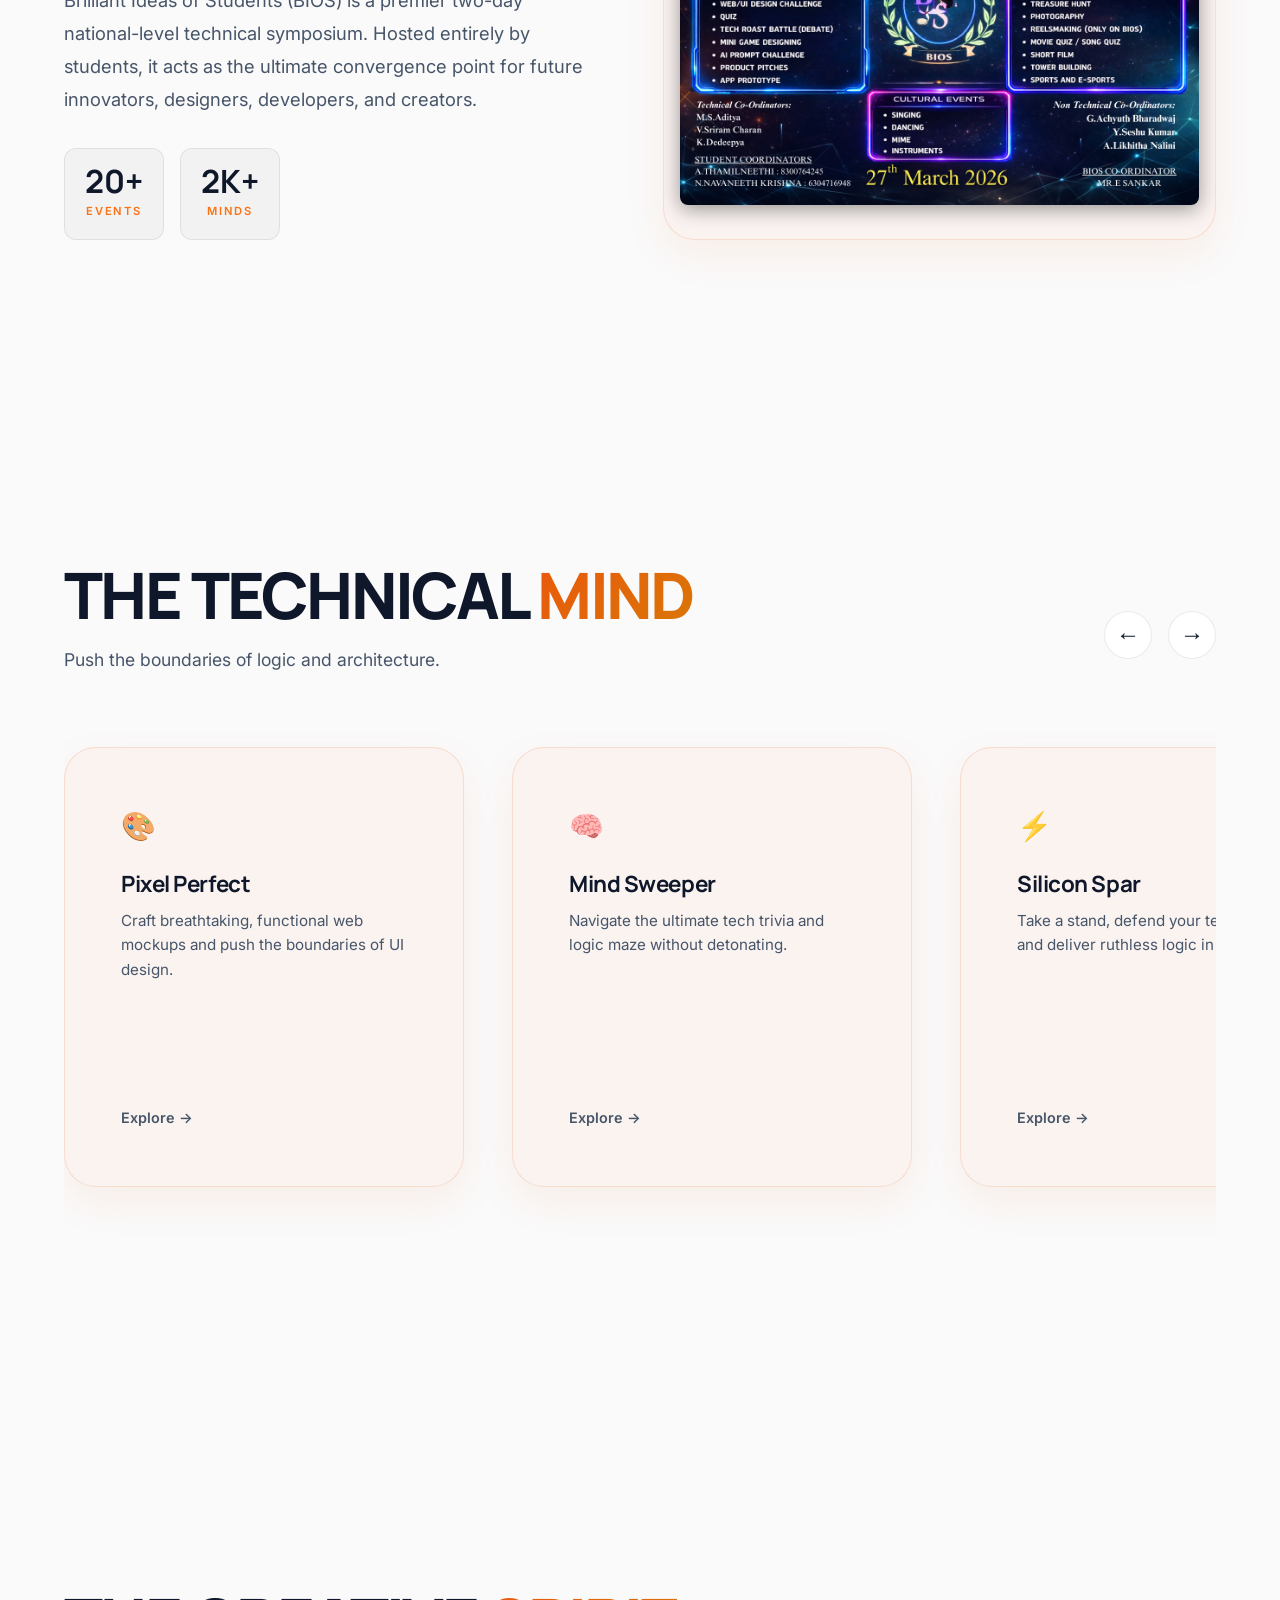
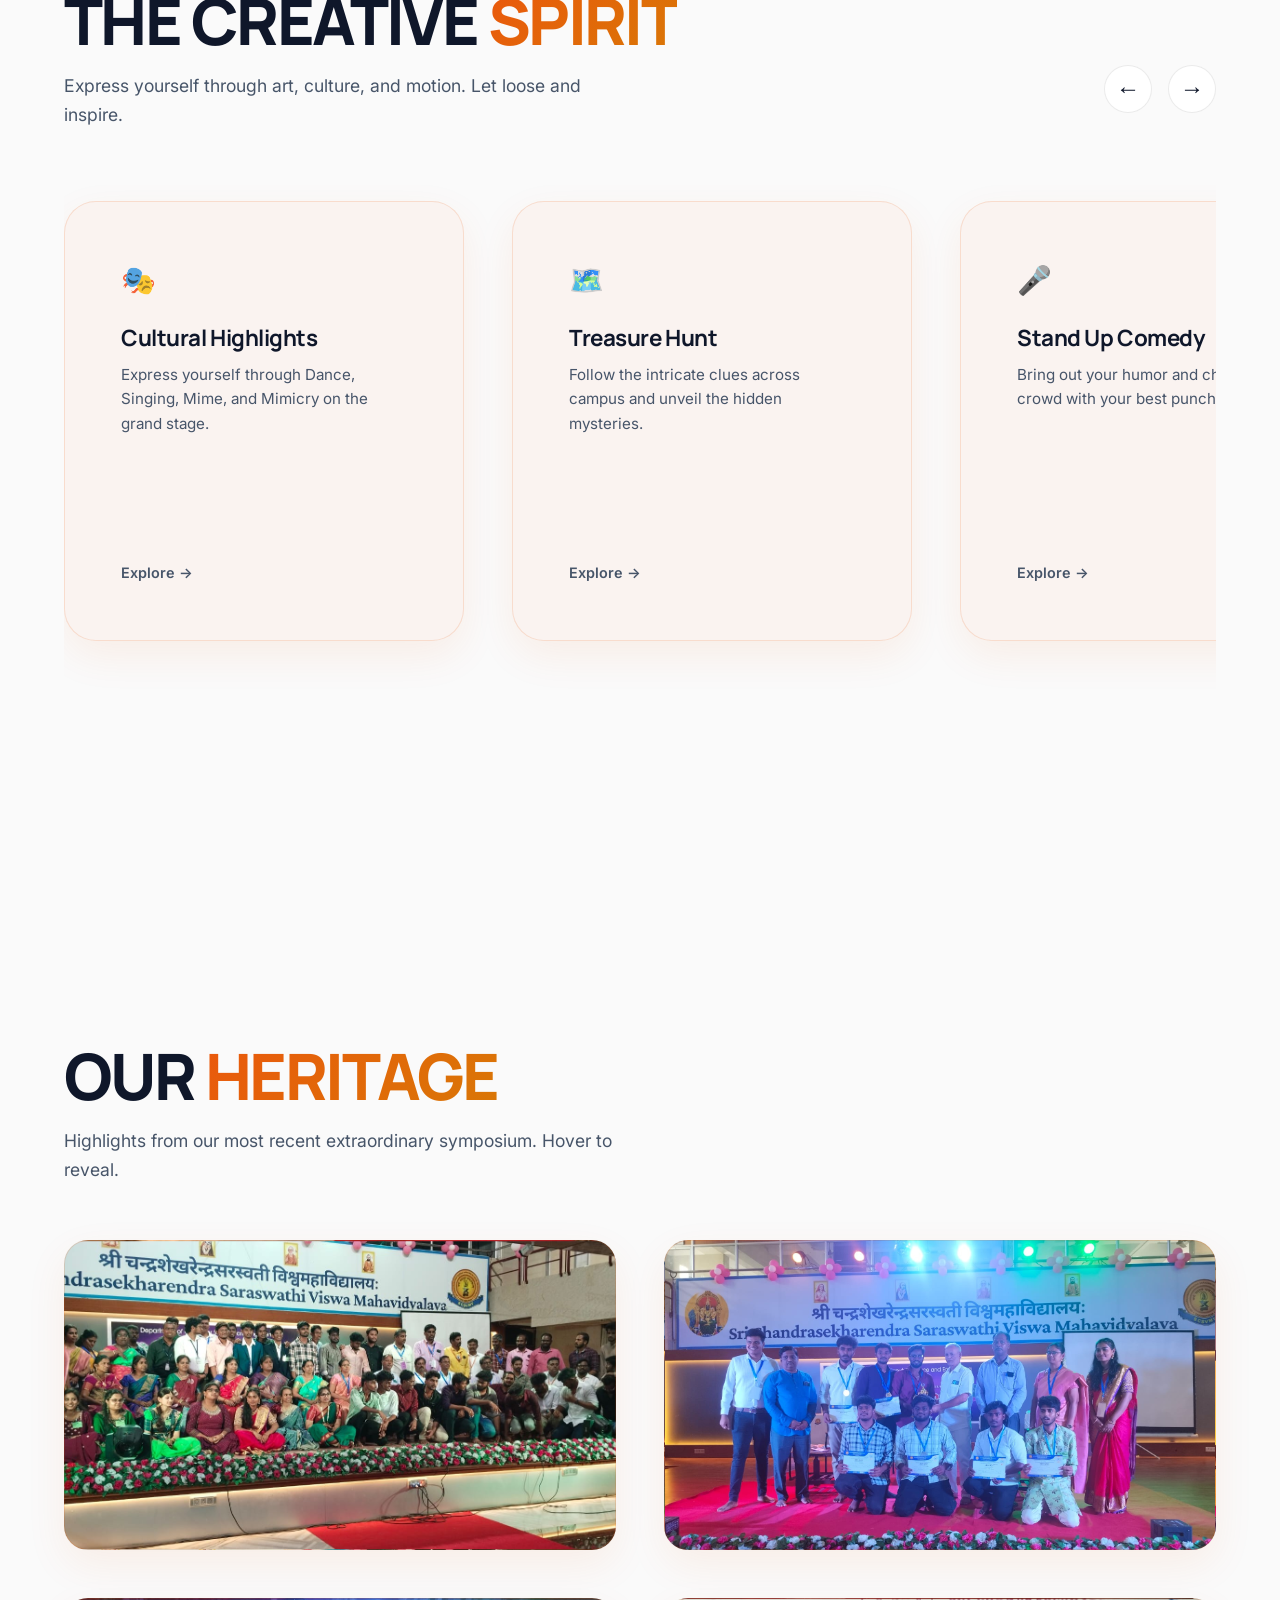
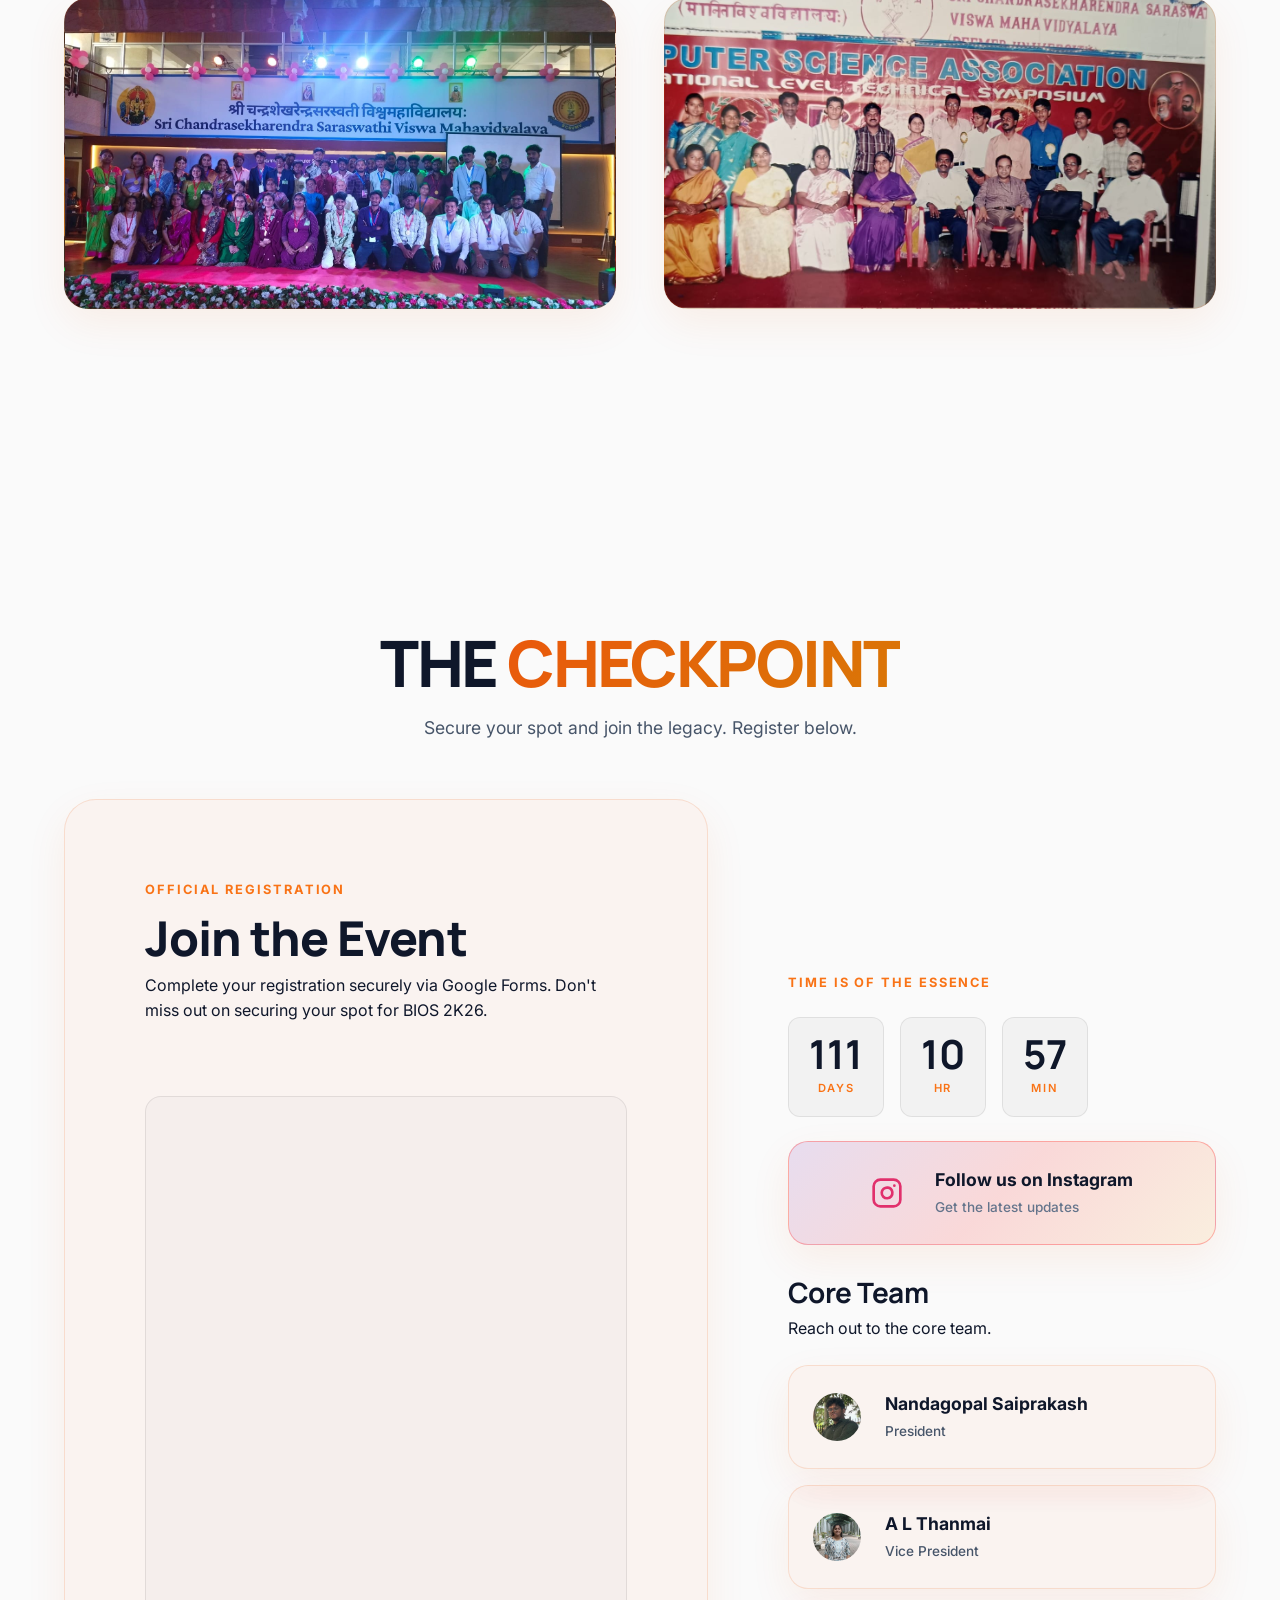
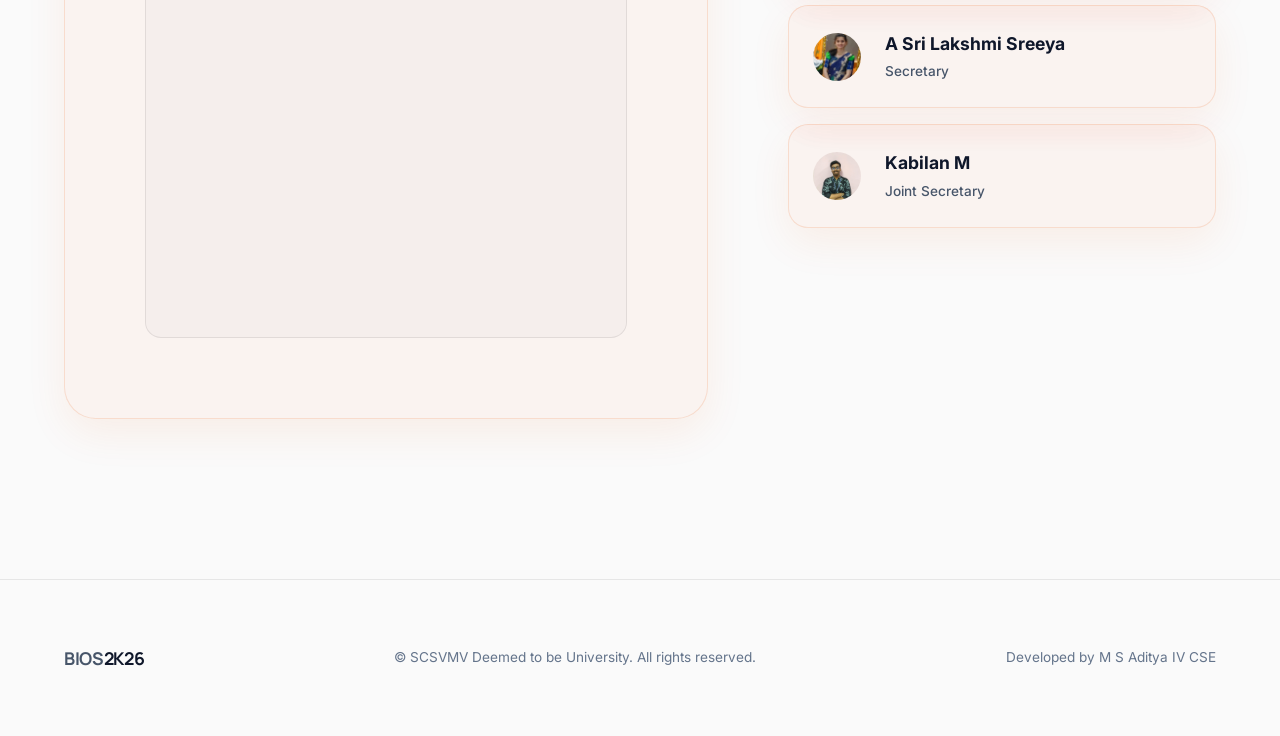
==== commit a4488fbc: "adding of memoir feature" ====
--- a/index.html
+++ b/index.html
@@ -32,7 +32,7 @@
             <div class="nav-links">
                 <a href="#about">About</a>
                 <a href="#events">Experiences</a>
-                <a href="#gallery">Legacy</a>
+                <a href="gallery.html">Memoirs</a>
                 <a href="committee.html">Committee</a>
                 <a href="#register">Checkpoint</a>
             </div>
